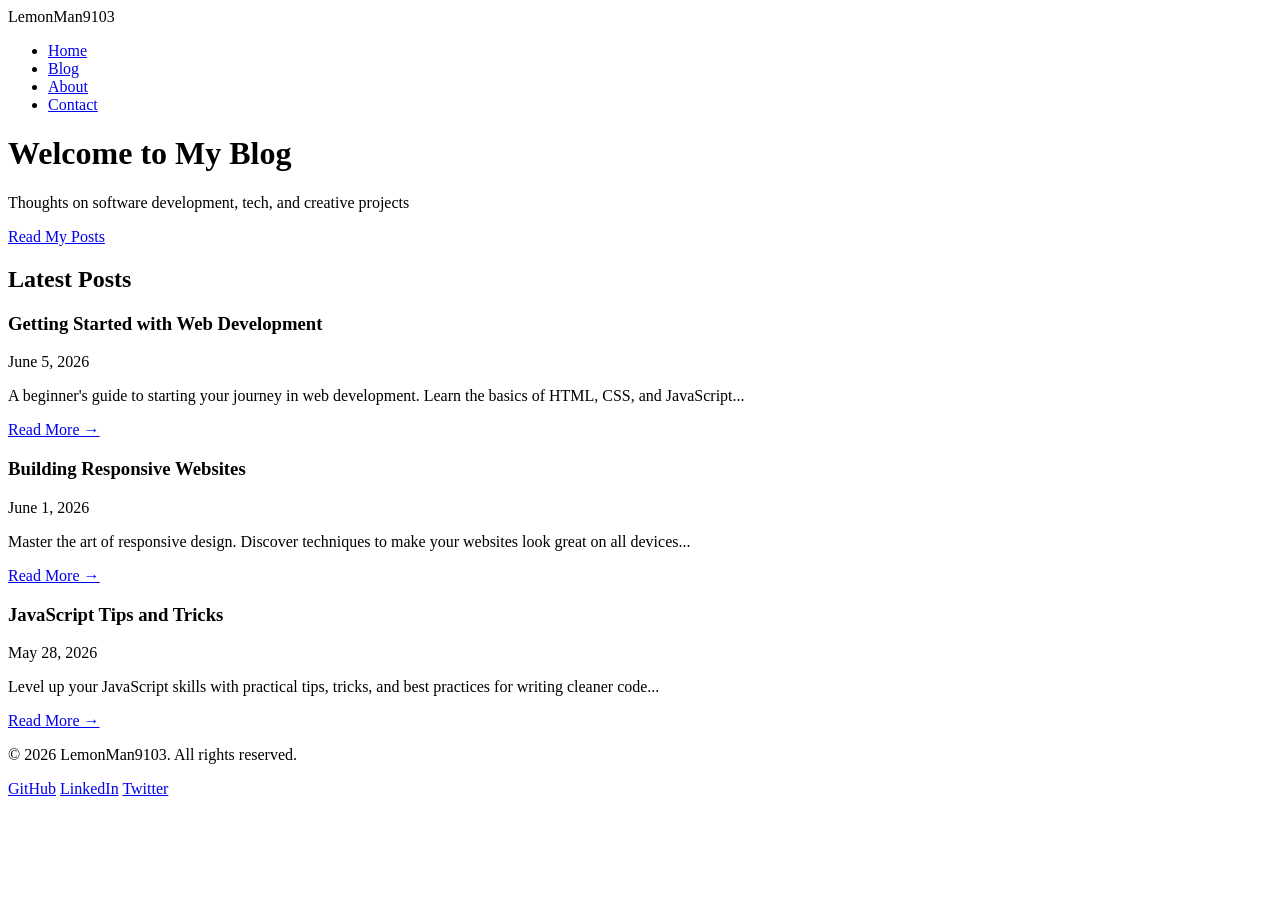
==== index.html @ 801830c3 "Initial commit: Add homepage with hero section and featured posts" ====
<!DOCTYPE html>
<html lang="en">
<head>
    <meta charset="UTF-8">
    <meta name="viewport" content="width=device-width, initial-scale=1.0">
    <title>LemonMan9103 - Personal Blog</title>
    <link rel="stylesheet" href="styles.css">
</head>
<body>
    <!-- Navigation -->
    <nav class="navbar">
        <div class="container">
            <div class="logo">LemonMan9103</div>
            <ul class="nav-links">
                <li><a href="index.html" class="active">Home</a></li>
                <li><a href="blog.html">Blog</a></li>
                <li><a href="about.html">About</a></li>
                <li><a href="contact.html">Contact</a></li>
            </ul>
            <div class="hamburger" id="hamburger">
                <span></span>
                <span></span>
                <span></span>
            </div>
        </div>
    </nav>

    <!-- Hero Section -->
    <header class="hero">
        <div class="container">
            <h1>Welcome to My Blog</h1>
            <p>Thoughts on software development, tech, and creative projects</p>
            <a href="blog.html" class="btn btn-primary">Read My Posts</a>
        </div>
    </header>

    <!-- Featured Posts -->
    <section class="featured-posts">
        <div class="container">
            <h2>Latest Posts</h2>
            <div class="posts-grid">
                <article class="post-card">
                    <div class="post-image" style="background: linear-gradient(135deg, #667eea 0%, #764ba2 100%);"></div>
                    <div class="post-content">
                        <h3>Getting Started with Web Development</h3>
                        <p class="post-date">June 5, 2026</p>
                        <p>A beginner's guide to starting your journey in web development. Learn the basics of HTML, CSS, and JavaScript...</p>
                        <a href="blog.html#post1" class="read-more">Read More →</a>
                    </div>
                </article>

                <article class="post-card">
                    <div class="post-image" style="background: linear-gradient(135deg, #f093fb 0%, #f5576c 100%);"></div>
                    <div class="post-content">
                        <h3>Building Responsive Websites</h3>
                        <p class="post-date">June 1, 2026</p>
                        <p>Master the art of responsive design. Discover techniques to make your websites look great on all devices...</p>
                        <a href="blog.html#post2" class="read-more">Read More →</a>
                    </div>
                </article>

                <article class="post-card">
                    <div class="post-image" style="background: linear-gradient(135deg, #4facfe 0%, #00f2fe 100%);"></div>
                    <div class="post-content">
                        <h3>JavaScript Tips and Tricks</h3>
                        <p class="post-date">May 28, 2026</p>
                        <p>Level up your JavaScript skills with practical tips, tricks, and best practices for writing cleaner code...</p>
                        <a href="blog.html#post3" class="read-more">Read More →</a>
                    </div>
                </article>
            </div>
        </div>
    </section>

    <!-- Footer -->
    <footer class="footer">
        <div class="container">
            <p>&copy; 2026 LemonMan9103. All rights reserved.</p>
            <div class="social-links">
                <a href="#" title="GitHub">GitHub</a>
                <a href="#" title="LinkedIn">LinkedIn</a>
                <a href="#" title="Twitter">Twitter</a>
            </div>
        </div>
    </footer>

    <script src="script.js"></script>
</body>
</html>
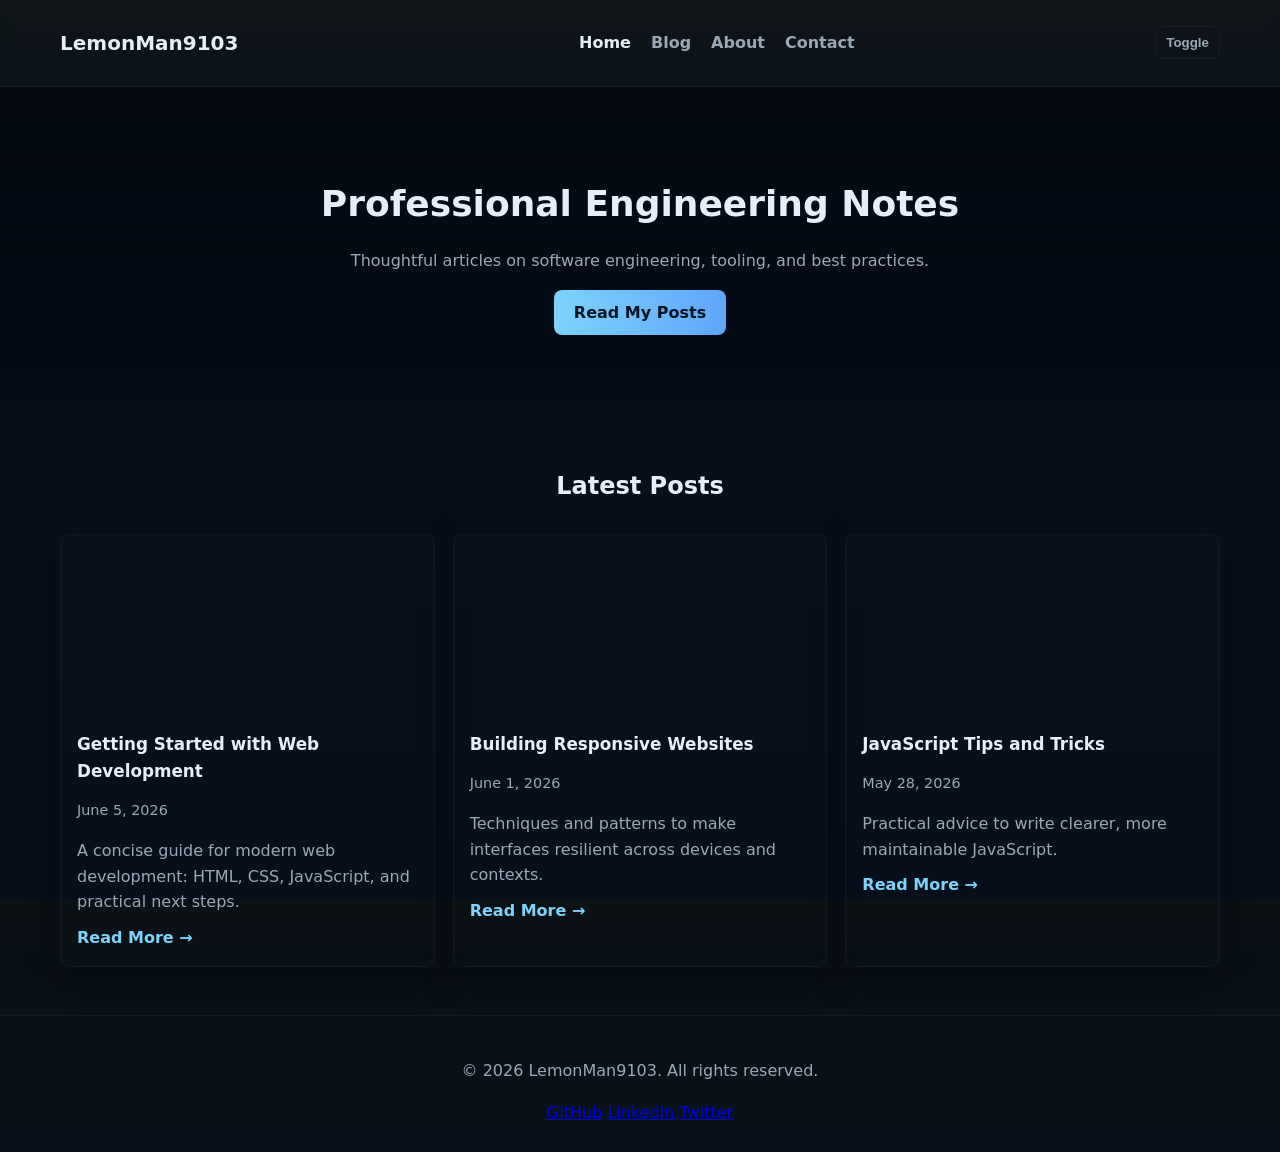
==== commit 88bcf66b: "Add theme toggle + hero and stock images; update index.html to match dark theme" ====
--- a/index.html
+++ b/index.html
@@ -17,19 +17,22 @@
                 <li><a href="about.html">About</a></li>
                 <li><a href="contact.html">Contact</a></li>
             </ul>
-            <div class="hamburger" id="hamburger">
-                <span></span>
-                <span></span>
-                <span></span>
+            <div style="display:flex;gap:8px;align-items:center">
+              <button id="theme-toggle" class="theme-toggle" aria-label="Toggle theme">Toggle</button>
+              <div class="hamburger" id="hamburger">
+                  <span></span>
+                  <span></span>
+                  <span></span>
+              </div>
             </div>
         </div>
     </nav>
 
     <!-- Hero Section -->
-    <header class="hero">
+    <header class="hero" style="background-image:linear-gradient(180deg, rgba(2,6,15,0.65), rgba(2,6,15,0.45)), url('https://images.unsplash.com/photo-1504384308090-c894fdcc538d?auto=format&fit=crop&w=1600&q=60');background-size:cover;background-position:center;">
         <div class="container">
-            <h1>Welcome to My Blog</h1>
-            <p>Thoughts on software development, tech, and creative projects</p>
+            <h1>Professional Engineering Notes</h1>
+            <p>Thoughtful articles on software engineering, tooling, and best practices.</p>
             <a href="blog.html" class="btn btn-primary">Read My Posts</a>
         </div>
     </header>
@@ -40,31 +43,31 @@
             <h2>Latest Posts</h2>
             <div class="posts-grid">
                 <article class="post-card">
-                    <div class="post-image" style="background: linear-gradient(135deg, #667eea 0%, #764ba2 100%);"></div>
+                    <div class="post-image" style="background-image:url('https://images.unsplash.com/photo-1524758631624-e2822e304c36?auto=format&fit=crop&w=1200&q=60');"></div>
                     <div class="post-content">
                         <h3>Getting Started with Web Development</h3>
                         <p class="post-date">June 5, 2026</p>
-                        <p>A beginner's guide to starting your journey in web development. Learn the basics of HTML, CSS, and JavaScript...</p>
+                        <p>A concise guide for modern web development: HTML, CSS, JavaScript, and practical next steps.</p>
                         <a href="blog.html#post1" class="read-more">Read More →</a>
                     </div>
                 </article>
 
                 <article class="post-card">
-                    <div class="post-image" style="background: linear-gradient(135deg, #f093fb 0%, #f5576c 100%);"></div>
+                    <div class="post-image" style="background-image:url('https://images.unsplash.com/photo-1515879218367-8466d910aaa4?auto=format&fit=crop&w=1200&q=60');"></div>
                     <div class="post-content">
                         <h3>Building Responsive Websites</h3>
                         <p class="post-date">June 1, 2026</p>
-                        <p>Master the art of responsive design. Discover techniques to make your websites look great on all devices...</p>
+                        <p>Techniques and patterns to make interfaces resilient across devices and contexts.</p>
                         <a href="blog.html#post2" class="read-more">Read More →</a>
                     </div>
                 </article>
 
                 <article class="post-card">
-                    <div class="post-image" style="background: linear-gradient(135deg, #4facfe 0%, #00f2fe 100%);"></div>
+                    <div class="post-image" style="background-image:url('https://images.unsplash.com/photo-1518779578993-ec3579fee39f?auto=format&fit=crop&w=1200&q=60');"></div>
                     <div class="post-content">
                         <h3>JavaScript Tips and Tricks</h3>
                         <p class="post-date">May 28, 2026</p>
-                        <p>Level up your JavaScript skills with practical tips, tricks, and best practices for writing cleaner code...</p>
+                        <p>Practical advice to write clearer, more maintainable JavaScript.</p>
                         <a href="blog.html#post3" class="read-more">Read More →</a>
                     </div>
                 </article>
@@ -84,6 +87,7 @@
         </div>
     </footer>
 
+    <script src="assets/js/theme.js"></script>
     <script src="script.js"></script>
 </body>
-</html>+</html>
--- a/styles.css
+++ b/styles.css
@@ -0,0 +1,125 @@
+/* ============================================
+   PERSONAL BLOG - DARK PROFESSIONAL THEME
+   Replaces previous light theme with a modern, dark, high-contrast design
+   ============================================ */
+
+:root{
+  --bg:#0b1115; /* page background */
+  --surface:#0f161a; /* card backgrounds */
+  --muted:#9aa8b6; /* secondary text */
+  --text:#e6eef8; /* primary text */
+  --accent:#7dd3fc; /* cyan accent */
+  --accent-2:#60a5fa;
+  --brand:#8b5cf6;
+  --border:rgba(255,255,255,0.04);
+  --shadow: rgba(2,6,15,0.6);
+  --radius:10px;
+  --max-width:1200px;
+  --mono: ui-monospace, SFMono-Regular, Menlo, Monaco, "Roboto Mono", "Segoe UI Mono", monospace;
+  --ui-sans: Inter, ui-sans-serif, system-ui, -apple-system, "Segoe UI", Roboto, "Helvetica Neue", Arial;
+}
+
+*{box-sizing:border-box}
+html,body{height:100%}
+body{
+  margin:0;
+  font-family:var(--ui-sans);
+  background:linear-gradient(180deg,var(--bg),#07101a 300px);
+  color:var(--text);
+  -webkit-font-smoothing:antialiased;
+  -moz-osx-font-smoothing:grayscale;
+  line-height:1.6;
+  font-size:16px;
+  display:flex;
+  flex-direction:column;
+  min-height:100vh;
+}
+
+/* Container */
+.container{max-width:var(--max-width);margin:0 auto;padding:0 20px}
+
+/* NAV */
+.navbar{
+  background:linear-gradient(180deg, rgba(255,255,255,0.02), rgba(255,255,255,0.01));
+  border-bottom:1px solid var(--border);
+  padding:14px 0;
+  position:sticky;top:0;z-index:100;backdrop-filter:blur(6px);
+}
+
+.navbar .container{display:flex;align-items:center;justify-content:space-between;gap:12px}
+.logo{font-size:1.25rem;font-weight:700;color:var(--text)}
+
+.nav-links{display:flex;list-style:none;gap:1.25rem}
+.nav-links a{color:var(--muted);text-decoration:none;font-weight:600}
+.nav-links a:hover,.nav-links a.active{color:var(--text)}
+
+.hamburger{display:none;flex-direction:column;cursor:pointer}
+.hamburger span{width:25px;height:3px;background:var(--muted);margin:4px 0;border-radius:3px}
+
+.theme-toggle{
+  background:transparent;border:1px solid var(--border);color:var(--muted);padding:8px 10px;border-radius:8px;cursor:pointer;font-weight:600
+}
+.theme-toggle:hover{color:var(--text);border-color:rgba(125,211,252,0.18)}
+
+/* HERO */
+.hero{background:linear-gradient(135deg,#071428 0%, #0b1b2a 60%);padding:64px 0;text-align:center}
+.hero h1{font-size:2.25rem;margin-bottom:0.6rem}
+.hero p{color:var(--muted);margin-bottom:1rem}
+.btn{display:inline-block;padding:10px 20px;border-radius:8px;text-decoration:none;border:none;cursor:pointer}
+.btn-primary{background:linear-gradient(90deg,var(--accent),var(--accent-2));color:#021423;font-weight:700}
+.btn-primary:hover{filter:brightness(1.05);transform:translateY(-2px)}
+
+/* Featured posts grid */
+.featured-posts{padding:48px 0}
+.featured-posts h2{color:var(--text);text-align:center;margin-bottom:28px;font-size:1.5rem}
+.posts-grid{display:grid;grid-template-columns:repeat(auto-fit,minmax(280px,1fr));gap:18px}
+.post-card{background:linear-gradient(180deg, rgba(255,255,255,0.01), transparent);border-radius:10px;overflow:hidden;border:1px solid var(--border);box-shadow:0 8px 30px var(--shadow);transition:transform .18s ease,box-shadow .18s ease}
+.post-card:hover{transform:translateY(-8px)}
+.post-image{height:180px;background-size:cover;background-position:center}
+.post-content{padding:16px}
+.post-content h3{margin:0 0 6px 0;font-size:1.05rem}
+.post-date{color:var(--muted);font-size:0.9rem;margin-bottom:8px}
+.post-content p{color:var(--muted);margin-bottom:10px}
+.read-more{color:var(--accent);text-decoration:none;font-weight:700}
+.read-more:hover{text-decoration:underline}
+
+/* BLOG / POSTS */
+.blog-section{padding:48px 0}
+.blog-post{margin-bottom:2rem;padding:20px;background:linear-gradient(180deg, rgba(255,255,255,0.01), rgba(255,255,255,0.007));border-radius:8px;border:1px solid var(--border)}
+.post-header h2{color:var(--text);margin-bottom:8px}
+.post-body p{color:var(--muted);margin-bottom:1rem}
+.post-body h3{color:var(--text);margin:18px 0 8px}
+.post-body pre{background:#071022;color:#bfe9ff;padding:14px;border-radius:8px;overflow:auto;border:1px solid rgba(255,255,255,0.03)}
+.post-body code{font-family:var(--mono);font-size:0.95rem;color:#cbeafe}
+
+/* ABOUT / SKILLS */
+.about-section{padding:48px 0}
+.about-content h2{color:var(--text)}
+.skill-category{background:linear-gradient(180deg, rgba(255,255,255,0.01), transparent);padding:14px;border-radius:8px;border-left:3px solid var(--accent)}
+.skill-category h4{color:var(--text)}
+.skill-category li{color:var(--muted)}
+
+/* CONTACT */
+.contact-section{padding:48px 0;flex:1}
+.contact-form-wrapper{background:linear-gradient(180deg, rgba(255,255,255,0.01), transparent);padding:18px;border-radius:8px;border:1px solid var(--border)}
+.form-group label{color:var(--text)}
+.form-group input,.form-group textarea{background:transparent;border:1px solid rgba(255,255,255,0.03);color:var(--text);padding:10px;border-radius:6px}
+.form-group input:focus,.form-group textarea:focus{outline:none;box-shadow:0 6px 18px rgba(8,20,28,0.6)}
+
+/* FOOTER */
+.footer{background:transparent;border-top:1px solid var(--border);color:var(--muted);text-align:center;padding:26px 0;margin-top:auto}
+
+/* Utility */
+.card{padding:16px;border-radius:8px;background:linear-gradient(180deg, rgba(255,255,255,0.01), transparent);border:1px solid var(--border)}
+
+/* Responsive tweaks */
+@media (max-width:980px){
+  .posts-grid{grid-template-columns:1fr}
+  .hamburger{display:flex}
+  .nav-links{display:none}
+}
+
+@media (max-width:480px){
+  .hero h1{font-size:1.5rem}
+  .hero p{font-size:0.95rem}
+}
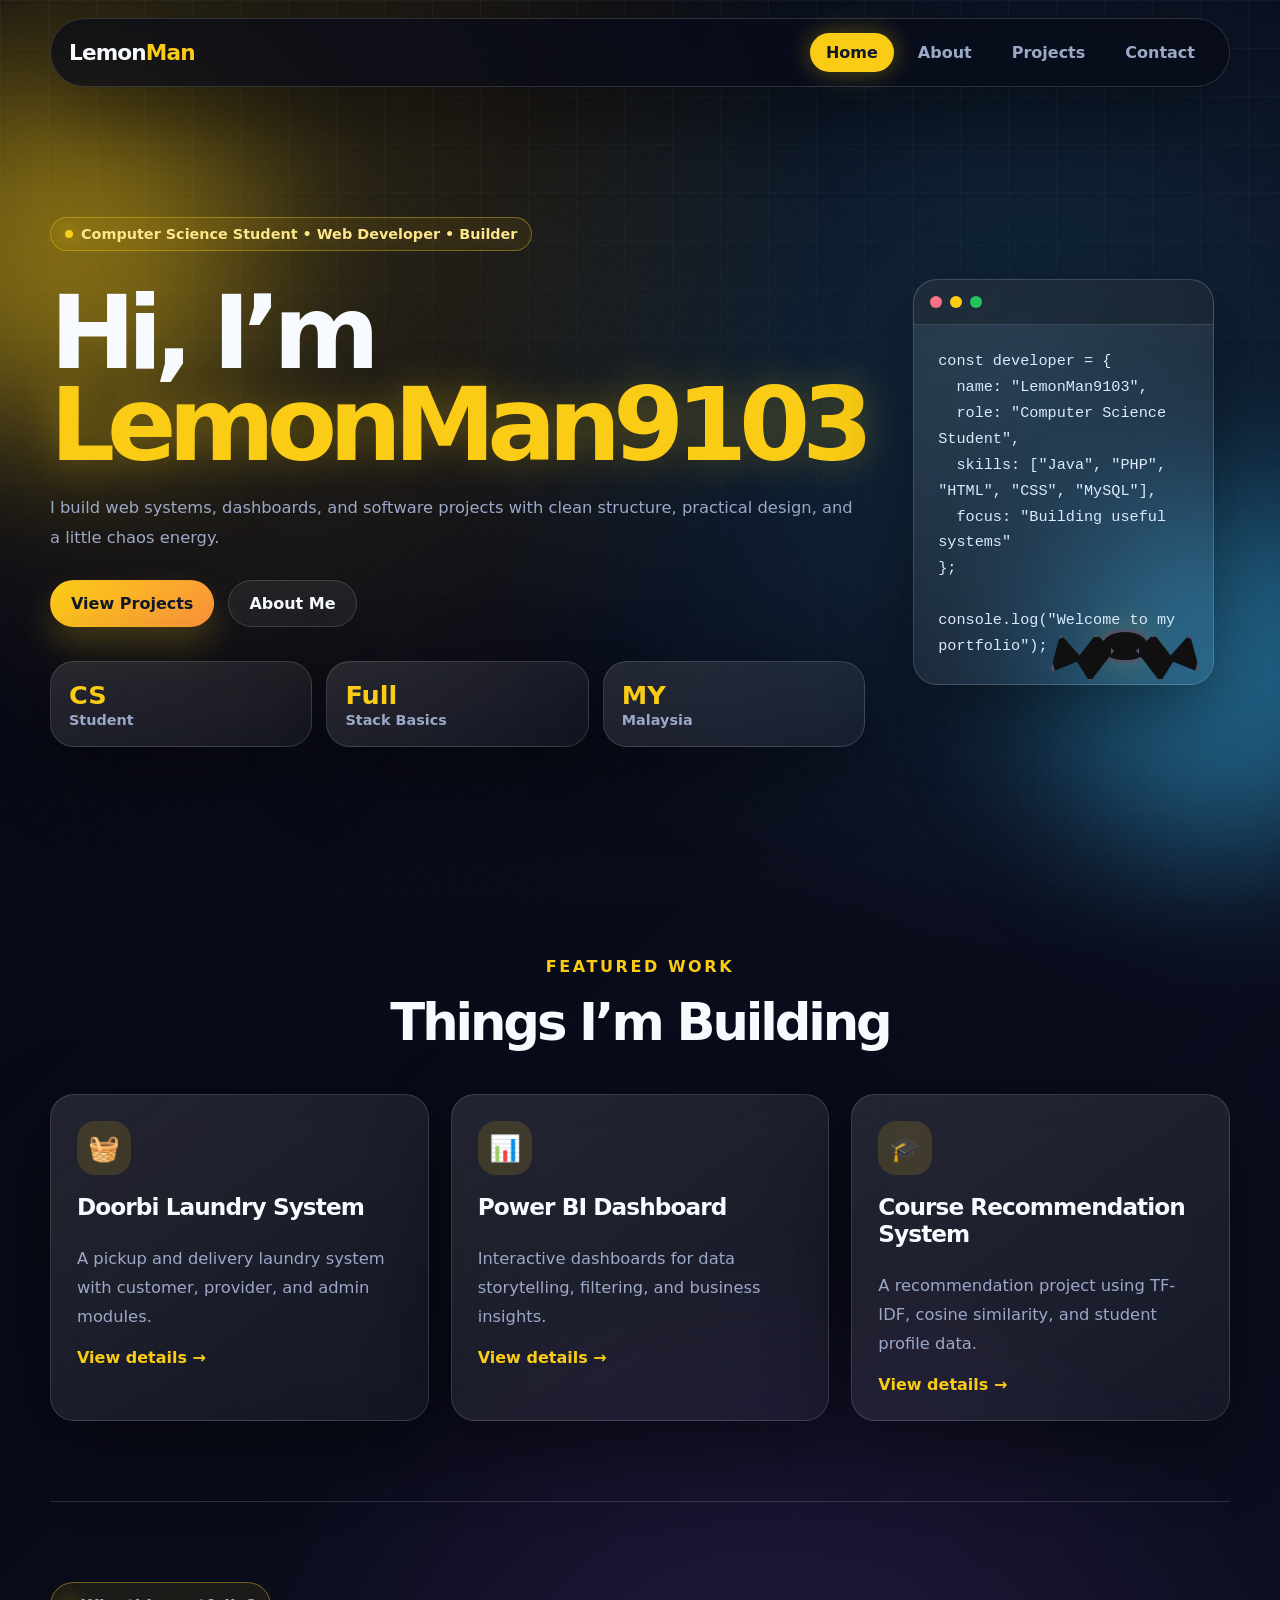
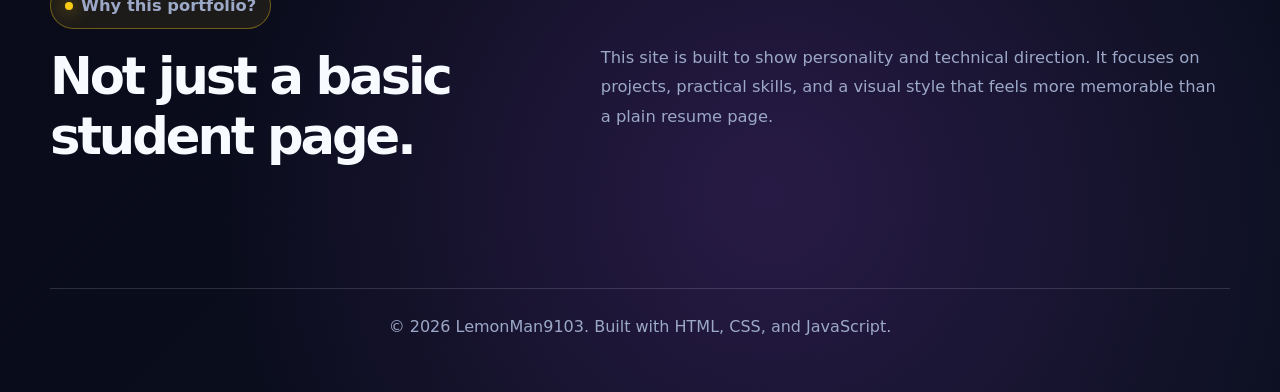
==== commit 67935caf: "Update portfolio pages and styling" ====
--- a/index.html
+++ b/index.html
@@ -1,93 +1,132 @@
 <!DOCTYPE html>
 <html lang="en">
+
 <head>
-    <meta charset="UTF-8">
-    <meta name="viewport" content="width=device-width, initial-scale=1.0">
-    <title>LemonMan9103 - Personal Blog</title>
-    <link rel="stylesheet" href="styles.css">
+  <meta charset="UTF-8" />
+  <meta name="viewport" content="width=device-width, initial-scale=1.0" />
+  <title>LemonMan9103 | Portfolio</title>
+  <link rel="stylesheet" href="styles.css" />
 </head>
+
 <body>
-    <!-- Navigation -->
-    <nav class="navbar">
-        <div class="container">
-            <div class="logo">LemonMan9103</div>
-            <ul class="nav-links">
-                <li><a href="index.html" class="active">Home</a></li>
-                <li><a href="blog.html">Blog</a></li>
-                <li><a href="about.html">About</a></li>
-                <li><a href="contact.html">Contact</a></li>
-            </ul>
-            <div style="display:flex;gap:8px;align-items:center">
-              <button id="theme-toggle" class="theme-toggle" aria-label="Toggle theme">Toggle</button>
-              <div class="hamburger" id="hamburger">
-                  <span></span>
-                  <span></span>
-                  <span></span>
-              </div>
-            </div>
+  <div class="noise"></div>
+  <div class="bg-orb orb-one"></div>
+  <div class="bg-orb orb-two"></div>
+
+  <header class="navbar">
+    <a href="index.html" class="logo">Lemon<span>Man</span></a>
+
+    <button class="menu-btn" id="menuBtn">☰</button>
+
+    <nav class="nav-links" id="navLinks">
+      <a href="index.html" class="active">Home</a>
+      <a href="about.html">About</a>
+      <a href="blog.html">Projects</a>
+      <a href="contact.html">Contact</a>
+    </nav>
+  </header>
+
+  <main>
+    <section class="hero">
+      <div class="hero-content">
+        <p class="tag">Computer Science Student • Web Developer • Builder</p>
+        <h1>Hi, I’m <span>LemonMan9103</span></h1>
+        <p class="hero-text">
+          I build web systems, dashboards, and software projects with clean structure,
+          practical design, and a little chaos energy.
+        </p>
+
+        <div class="hero-actions">
+          <a href="blog.html" class="btn primary">View Projects</a>
+          <a href="about.html" class="btn ghost">About Me</a>
         </div>
-    </nav>
 
-    <!-- Hero Section -->
-    <header class="hero" style="background-image:linear-gradient(180deg, rgba(2,6,15,0.65), rgba(2,6,15,0.45)), url('https://images.unsplash.com/photo-1504384308090-c894fdcc538d?auto=format&fit=crop&w=1600&q=60');background-size:cover;background-position:center;">
-        <div class="container">
-            <h1>Professional Engineering Notes</h1>
-            <p>Thoughtful articles on software engineering, tooling, and best practices.</p>
-            <a href="blog.html" class="btn btn-primary">Read My Posts</a>
+        <div class="stats">
+          <div>
+            <h3>CS</h3>
+            <p>Student</p>
+          </div>
+          <div>
+            <h3>Full</h3>
+            <p>Stack Basics</p>
+          </div>
+          <div>
+            <h3>MY</h3>
+            <p>Malaysia</p>
+          </div>
         </div>
-    </header>
+      </div>
 
-    <!-- Featured Posts -->
-    <section class="featured-posts">
-        <div class="container">
-            <h2>Latest Posts</h2>
-            <div class="posts-grid">
-                <article class="post-card">
-                    <div class="post-image" style="background-image:url('https://images.unsplash.com/photo-1524758631624-e2822e304c36?auto=format&fit=crop&w=1200&q=60');"></div>
-                    <div class="post-content">
-                        <h3>Getting Started with Web Development</h3>
-                        <p class="post-date">June 5, 2026</p>
-                        <p>A concise guide for modern web development: HTML, CSS, JavaScript, and practical next steps.</p>
-                        <a href="blog.html#post1" class="read-more">Read More →</a>
-                    </div>
-                </article>
+      <div class="hero-visual">
+        <div class="terminal-card">
+          <div class="terminal-top">
+            <span></span>
+            <span></span>
+            <span></span>
+          </div>
+          <pre><code>const developer = {
+  name: "LemonMan9103",
+  role: "Computer Science Student",
+  skills: ["Java", "PHP", "HTML", "CSS", "MySQL"],
+  focus: "Building useful systems"
+};
 
-                <article class="post-card">
-                    <div class="post-image" style="background-image:url('https://images.unsplash.com/photo-1515879218367-8466d910aaa4?auto=format&fit=crop&w=1200&q=60');"></div>
-                    <div class="post-content">
-                        <h3>Building Responsive Websites</h3>
-                        <p class="post-date">June 1, 2026</p>
-                        <p>Techniques and patterns to make interfaces resilient across devices and contexts.</p>
-                        <a href="blog.html#post2" class="read-more">Read More →</a>
-                    </div>
-                </article>
+console.log("Welcome to my portfolio");</code></pre>
+        </div>
 
-                <article class="post-card">
-                    <div class="post-image" style="background-image:url('https://images.unsplash.com/photo-1518779578993-ec3579fee39f?auto=format&fit=crop&w=1200&q=60');"></div>
-                    <div class="post-content">
-                        <h3>JavaScript Tips and Tricks</h3>
-                        <p class="post-date">May 28, 2026</p>
-                        <p>Practical advice to write clearer, more maintainable JavaScript.</p>
-                        <a href="blog.html#post3" class="read-more">Read More →</a>
-                    </div>
-                </article>
-            </div>
+        <div class="bat-wrap">
+          <div class="bat"></div>
         </div>
+      </div>
     </section>
 
-    <!-- Footer -->
-    <footer class="footer">
-        <div class="container">
-            <p>&copy; 2026 LemonMan9103. All rights reserved.</p>
-            <div class="social-links">
-                <a href="#" title="GitHub">GitHub</a>
-                <a href="#" title="LinkedIn">LinkedIn</a>
-                <a href="#" title="Twitter">Twitter</a>
-            </div>
-        </div>
-    </footer>
+    <section class="section">
+      <div class="section-title">
+        <p>Featured Work</p>
+        <h2>Things I’m Building</h2>
+      </div>
 
-    <script src="assets/js/theme.js"></script>
-    <script src="script.js"></script>
+      <div class="cards">
+        <article class="card">
+          <div class="card-icon">🧺</div>
+          <h3>Doorbi Laundry System</h3>
+          <p>A pickup and delivery laundry system with customer, provider, and admin modules.</p>
+          <a href="blog.html">View details →</a>
+        </article>
+
+        <article class="card">
+          <div class="card-icon">📊</div>
+          <h3>Power BI Dashboard</h3>
+          <p>Interactive dashboards for data storytelling, filtering, and business insights.</p>
+          <a href="blog.html">View details →</a>
+        </article>
+
+        <article class="card">
+          <div class="card-icon">🎓</div>
+          <h3>Course Recommendation System</h3>
+          <p>A recommendation project using TF-IDF, cosine similarity, and student profile data.</p>
+          <a href="blog.html">View details →</a>
+        </article>
+      </div>
+    </section>
+
+    <section class="section split">
+      <div>
+        <p class="tag">Why this portfolio?</p>
+        <h2>Not just a basic student page.</h2>
+      </div>
+      <p>
+        This site is built to show personality and technical direction. It focuses on projects,
+        practical skills, and a visual style that feels more memorable than a plain resume page.
+      </p>
+    </section>
+  </main>
+
+  <footer class="footer">
+    <p>© 2026 LemonMan9103. Built with HTML, CSS, and JavaScript.</p>
+  </footer>
+
+  <script src="script.js"></script>
 </body>
-</html>
+
+</html>
--- a/styles.css
+++ b/styles.css
@@ -1,125 +1,789 @@
-/* ============================================
-   PERSONAL BLOG - DARK PROFESSIONAL THEME
-   Replaces previous light theme with a modern, dark, high-contrast design
-   ============================================ */
-
-:root{
-  --bg:#0b1115; /* page background */
-  --surface:#0f161a; /* card backgrounds */
-  --muted:#9aa8b6; /* secondary text */
-  --text:#e6eef8; /* primary text */
-  --accent:#7dd3fc; /* cyan accent */
-  --accent-2:#60a5fa;
-  --brand:#8b5cf6;
-  --border:rgba(255,255,255,0.04);
-  --shadow: rgba(2,6,15,0.6);
-  --radius:10px;
-  --max-width:1200px;
-  --mono: ui-monospace, SFMono-Regular, Menlo, Monaco, "Roboto Mono", "Segoe UI Mono", monospace;
-  --ui-sans: Inter, ui-sans-serif, system-ui, -apple-system, "Segoe UI", Roboto, "Helvetica Neue", Arial;
-}
-
-*{box-sizing:border-box}
-html,body{height:100%}
-body{
-  margin:0;
-  font-family:var(--ui-sans);
-  background:linear-gradient(180deg,var(--bg),#07101a 300px);
-  color:var(--text);
-  -webkit-font-smoothing:antialiased;
-  -moz-osx-font-smoothing:grayscale;
-  line-height:1.6;
-  font-size:16px;
-  display:flex;
-  flex-direction:column;
-  min-height:100vh;
-}
-
-/* Container */
-.container{max-width:var(--max-width);margin:0 auto;padding:0 20px}
-
-/* NAV */
-.navbar{
-  background:linear-gradient(180deg, rgba(255,255,255,0.02), rgba(255,255,255,0.01));
-  border-bottom:1px solid var(--border);
-  padding:14px 0;
-  position:sticky;top:0;z-index:100;backdrop-filter:blur(6px);
-}
-
-.navbar .container{display:flex;align-items:center;justify-content:space-between;gap:12px}
-.logo{font-size:1.25rem;font-weight:700;color:var(--text)}
-
-.nav-links{display:flex;list-style:none;gap:1.25rem}
-.nav-links a{color:var(--muted);text-decoration:none;font-weight:600}
-.nav-links a:hover,.nav-links a.active{color:var(--text)}
-
-.hamburger{display:none;flex-direction:column;cursor:pointer}
-.hamburger span{width:25px;height:3px;background:var(--muted);margin:4px 0;border-radius:3px}
-
-.theme-toggle{
-  background:transparent;border:1px solid var(--border);color:var(--muted);padding:8px 10px;border-radius:8px;cursor:pointer;font-weight:600
-}
-.theme-toggle:hover{color:var(--text);border-color:rgba(125,211,252,0.18)}
-
-/* HERO */
-.hero{background:linear-gradient(135deg,#071428 0%, #0b1b2a 60%);padding:64px 0;text-align:center}
-.hero h1{font-size:2.25rem;margin-bottom:0.6rem}
-.hero p{color:var(--muted);margin-bottom:1rem}
-.btn{display:inline-block;padding:10px 20px;border-radius:8px;text-decoration:none;border:none;cursor:pointer}
-.btn-primary{background:linear-gradient(90deg,var(--accent),var(--accent-2));color:#021423;font-weight:700}
-.btn-primary:hover{filter:brightness(1.05);transform:translateY(-2px)}
-
-/* Featured posts grid */
-.featured-posts{padding:48px 0}
-.featured-posts h2{color:var(--text);text-align:center;margin-bottom:28px;font-size:1.5rem}
-.posts-grid{display:grid;grid-template-columns:repeat(auto-fit,minmax(280px,1fr));gap:18px}
-.post-card{background:linear-gradient(180deg, rgba(255,255,255,0.01), transparent);border-radius:10px;overflow:hidden;border:1px solid var(--border);box-shadow:0 8px 30px var(--shadow);transition:transform .18s ease,box-shadow .18s ease}
-.post-card:hover{transform:translateY(-8px)}
-.post-image{height:180px;background-size:cover;background-position:center}
-.post-content{padding:16px}
-.post-content h3{margin:0 0 6px 0;font-size:1.05rem}
-.post-date{color:var(--muted);font-size:0.9rem;margin-bottom:8px}
-.post-content p{color:var(--muted);margin-bottom:10px}
-.read-more{color:var(--accent);text-decoration:none;font-weight:700}
-.read-more:hover{text-decoration:underline}
-
-/* BLOG / POSTS */
-.blog-section{padding:48px 0}
-.blog-post{margin-bottom:2rem;padding:20px;background:linear-gradient(180deg, rgba(255,255,255,0.01), rgba(255,255,255,0.007));border-radius:8px;border:1px solid var(--border)}
-.post-header h2{color:var(--text);margin-bottom:8px}
-.post-body p{color:var(--muted);margin-bottom:1rem}
-.post-body h3{color:var(--text);margin:18px 0 8px}
-.post-body pre{background:#071022;color:#bfe9ff;padding:14px;border-radius:8px;overflow:auto;border:1px solid rgba(255,255,255,0.03)}
-.post-body code{font-family:var(--mono);font-size:0.95rem;color:#cbeafe}
-
-/* ABOUT / SKILLS */
-.about-section{padding:48px 0}
-.about-content h2{color:var(--text)}
-.skill-category{background:linear-gradient(180deg, rgba(255,255,255,0.01), transparent);padding:14px;border-radius:8px;border-left:3px solid var(--accent)}
-.skill-category h4{color:var(--text)}
-.skill-category li{color:var(--muted)}
-
-/* CONTACT */
-.contact-section{padding:48px 0;flex:1}
-.contact-form-wrapper{background:linear-gradient(180deg, rgba(255,255,255,0.01), transparent);padding:18px;border-radius:8px;border:1px solid var(--border)}
-.form-group label{color:var(--text)}
-.form-group input,.form-group textarea{background:transparent;border:1px solid rgba(255,255,255,0.03);color:var(--text);padding:10px;border-radius:6px}
-.form-group input:focus,.form-group textarea:focus{outline:none;box-shadow:0 6px 18px rgba(8,20,28,0.6)}
-
-/* FOOTER */
-.footer{background:transparent;border-top:1px solid var(--border);color:var(--muted);text-align:center;padding:26px 0;margin-top:auto}
-
-/* Utility */
-.card{padding:16px;border-radius:8px;background:linear-gradient(180deg, rgba(255,255,255,0.01), transparent);border:1px solid var(--border)}
-
-/* Responsive tweaks */
-@media (max-width:980px){
-  .posts-grid{grid-template-columns:1fr}
-  .hamburger{display:flex}
-  .nav-links{display:none}
-}
-
-@media (max-width:480px){
-  .hero h1{font-size:1.5rem}
-  .hero p{font-size:0.95rem}
-}
+:root {
+  --bg: #060712;
+  --bg-2: #0d1022;
+  --card: rgba(255, 255, 255, 0.075);
+  --card-2: rgba(255, 255, 255, 0.12);
+  --text: #f7fbff;
+  --muted: #9ca8c7;
+  --line: rgba(255, 255, 255, 0.14);
+  --accent: #facc15;
+  --accent-2: #38bdf8;
+  --accent-3: #a855f7;
+  --danger: #fb7185;
+  --shadow: 0 24px 80px rgba(0, 0, 0, 0.45);
+  --radius: 24px;
+  --max: 1180px;
+}
+
+* {
+  box-sizing: border-box;
+}
+
+html {
+  scroll-behavior: smooth;
+}
+
+body {
+  margin: 0;
+  font-family: Inter, ui-sans-serif, system-ui, -apple-system, BlinkMacSystemFont, "Segoe UI", Arial, sans-serif;
+  background:
+    radial-gradient(circle at 20% 10%, rgba(250, 204, 21, 0.16), transparent 28%),
+    radial-gradient(circle at 80% 20%, rgba(56, 189, 248, 0.18), transparent 30%),
+    radial-gradient(circle at 60% 90%, rgba(168, 85, 247, 0.18), transparent 28%),
+    linear-gradient(135deg, var(--bg), var(--bg-2));
+  color: var(--text);
+  min-height: 100vh;
+  overflow-x: hidden;
+}
+
+body::before {
+  content: "";
+  position: fixed;
+  inset: 0;
+  background-image:
+    linear-gradient(rgba(255, 255, 255, 0.035) 1px, transparent 1px),
+    linear-gradient(90deg, rgba(255, 255, 255, 0.035) 1px, transparent 1px);
+  background-size: 48px 48px;
+  mask-image: linear-gradient(to bottom, black, transparent 78%);
+  pointer-events: none;
+  z-index: -3;
+}
+
+.noise {
+  position: fixed;
+  inset: 0;
+  background-image: url("data:image/svg+xml,%3Csvg viewBox='0 0 220 220' xmlns='http://www.w3.org/2000/svg'%3E%3Cfilter id='n'%3E%3CfeTurbulence type='fractalNoise' baseFrequency='0.8' numOctaves='3' stitchTiles='stitch'/%3E%3C/filter%3E%3Crect width='220' height='220' filter='url(%23n)' opacity='0.25'/%3E%3C/svg%3E");
+  opacity: 0.07;
+  pointer-events: none;
+  z-index: -1;
+}
+
+.bg-orb {
+  position: fixed;
+  width: 360px;
+  height: 360px;
+  border-radius: 999px;
+  filter: blur(80px);
+  opacity: 0.45;
+  pointer-events: none;
+  z-index: -2;
+  animation: floatOrb 10s ease-in-out infinite alternate;
+}
+
+.orb-one {
+  background: var(--accent);
+  top: 8%;
+  left: -120px;
+}
+
+.orb-two {
+  background: var(--accent-2);
+  right: -130px;
+  bottom: 5%;
+  animation-delay: -3s;
+}
+
+@keyframes floatOrb {
+  from {
+    transform: translate3d(0, 0, 0) scale(1);
+  }
+
+  to {
+    transform: translate3d(40px, -30px, 0) scale(1.12);
+  }
+}
+
+a {
+  color: inherit;
+}
+
+.navbar {
+  width: min(var(--max), calc(100% - 32px));
+  margin: 18px auto 0;
+  padding: 14px 18px;
+  display: flex;
+  align-items: center;
+  justify-content: space-between;
+  border: 1px solid var(--line);
+  border-radius: 999px;
+  background: rgba(8, 10, 24, 0.72);
+  backdrop-filter: blur(18px);
+  position: sticky;
+  top: 16px;
+  z-index: 100;
+  box-shadow: var(--shadow);
+}
+
+.logo {
+  font-weight: 900;
+  letter-spacing: -0.04em;
+  font-size: 1.35rem;
+  text-decoration: none;
+}
+
+.logo span {
+  color: var(--accent);
+}
+
+.nav-links {
+  display: flex;
+  align-items: center;
+  gap: 8px;
+}
+
+.nav-links a {
+  text-decoration: none;
+  color: var(--muted);
+  font-weight: 700;
+  padding: 10px 16px;
+  border-radius: 999px;
+  transition: 0.2s ease;
+}
+
+.nav-links a:hover,
+.nav-links a.active {
+  color: #111827;
+  background: var(--accent);
+  box-shadow: 0 0 25px rgba(250, 204, 21, 0.35);
+}
+
+.menu-btn {
+  display: none;
+  border: 1px solid var(--line);
+  background: var(--card);
+  color: var(--text);
+  border-radius: 12px;
+  padding: 8px 12px;
+  font-size: 1.2rem;
+  cursor: pointer;
+}
+
+main {
+  width: min(var(--max), calc(100% - 32px));
+  margin: 0 auto;
+}
+
+.hero {
+  min-height: calc(100vh - 110px);
+  display: grid;
+  grid-template-columns: 1.05fr 0.95fr;
+  align-items: center;
+  gap: 48px;
+  padding: 70px 0;
+}
+
+.tag {
+  display: inline-flex;
+  align-items: center;
+  width: fit-content;
+  gap: 8px;
+  padding: 8px 14px;
+  border: 1px solid rgba(250, 204, 21, 0.38);
+  border-radius: 999px;
+  background: rgba(250, 204, 21, 0.08);
+  color: #fde68a;
+  font-weight: 800;
+  font-size: 0.9rem;
+}
+
+.tag::before {
+  content: "";
+  width: 8px;
+  height: 8px;
+  border-radius: 999px;
+  background: var(--accent);
+  box-shadow: 0 0 18px var(--accent);
+}
+
+h1,
+h2,
+h3,
+p {
+  margin-top: 0;
+}
+
+.hero h1,
+.page-hero h1 {
+  font-size: clamp(3rem, 8vw, 6.8rem);
+  line-height: 0.9;
+  letter-spacing: -0.08em;
+  margin: 22px 0;
+}
+
+.hero h1 span,
+.page-hero h1 span {
+  color: var(--accent);
+  text-shadow: 0 0 38px rgba(250, 204, 21, 0.3);
+}
+
+.hero-text,
+.page-hero p,
+.split p,
+.card p,
+.project-card p,
+.about-main p,
+.profile-card p,
+.contact-side p {
+  color: var(--muted);
+  line-height: 1.8;
+  font-size: 1.02rem;
+}
+
+.hero-actions {
+  display: flex;
+  flex-wrap: wrap;
+  gap: 14px;
+  margin: 28px 0;
+}
+
+.btn {
+  display: inline-flex;
+  justify-content: center;
+  align-items: center;
+  padding: 13px 20px;
+  border-radius: 999px;
+  text-decoration: none;
+  border: 1px solid var(--line);
+  font-weight: 900;
+  transition: 0.2s ease;
+  cursor: pointer;
+}
+
+.btn.primary {
+  background: linear-gradient(135deg, var(--accent), #fb923c);
+  color: #111827;
+  border-color: transparent;
+  box-shadow: 0 18px 35px rgba(250, 204, 21, 0.22);
+}
+
+.btn.ghost {
+  background: rgba(255, 255, 255, 0.06);
+  color: var(--text);
+}
+
+.btn:hover {
+  transform: translateY(-3px);
+}
+
+.btn.full {
+  width: 100%;
+  margin-top: 22px;
+}
+
+.stats {
+  display: grid;
+  grid-template-columns: repeat(3, 1fr);
+  gap: 14px;
+  margin-top: 34px;
+}
+
+.stats div,
+.card,
+.project-card,
+.profile-card,
+.terminal-card {
+  background: linear-gradient(145deg, rgba(255, 255, 255, 0.11), rgba(255, 255, 255, 0.045));
+  border: 1px solid var(--line);
+  border-radius: var(--radius);
+  box-shadow: var(--shadow);
+  backdrop-filter: blur(18px);
+}
+
+.stats div {
+  padding: 18px;
+}
+
+.stats h3 {
+  color: var(--accent);
+  font-size: 1.6rem;
+  margin-bottom: 2px;
+}
+
+.stats p {
+  color: var(--muted);
+  margin: 0;
+  font-weight: 700;
+  font-size: 0.9rem;
+}
+
+.hero-visual {
+  position: relative;
+  min-height: 500px;
+  display: grid;
+  place-items: center;
+}
+
+.terminal-card {
+  width: 100%;
+  max-width: 560px;
+  overflow: hidden;
+  transform: rotate(2deg);
+  animation: cardFloat 4s ease-in-out infinite alternate;
+}
+
+@keyframes cardFloat {
+  from {
+    transform: rotate(2deg) translateY(0);
+  }
+
+  to {
+    transform: rotate(-1deg) translateY(-16px);
+  }
+}
+
+.terminal-top {
+  display: flex;
+  gap: 8px;
+  padding: 16px;
+  border-bottom: 1px solid var(--line);
+  background: rgba(0, 0, 0, 0.25);
+}
+
+.terminal-top span {
+  width: 12px;
+  height: 12px;
+  border-radius: 999px;
+}
+
+.terminal-top span:nth-child(1) {
+  background: #fb7185;
+}
+
+.terminal-top span:nth-child(2) {
+  background: #facc15;
+}
+
+.terminal-top span:nth-child(3) {
+  background: #22c55e;
+}
+
+pre {
+  margin: 0;
+  padding: 24px;
+  white-space: pre-wrap;
+  color: #dbeafe;
+  font-family: "Fira Code", Consolas, monospace;
+  line-height: 1.7;
+  font-size: 0.95rem;
+}
+
+.bat-wrap {
+  position: absolute;
+  right: 8%;
+  bottom: 8%;
+  width: 130px;
+  height: 90px;
+  animation: batFly 2.4s ease-in-out infinite alternate;
+}
+
+@keyframes batFly {
+  from {
+    transform: translateY(0) rotate(-8deg);
+  }
+
+  to {
+    transform: translateY(-24px) rotate(8deg);
+  }
+}
+
+.bat {
+  position: relative;
+  width: 46px;
+  height: 28px;
+  margin: 30px auto;
+  background: #101010;
+  border-radius: 50% 50% 45% 45%;
+  box-shadow: 0 0 0 3px #52536b, 0 0 35px rgba(250, 204, 21, 0.3);
+}
+
+.bat::before,
+.bat::after {
+  content: "";
+  position: absolute;
+  top: 2px;
+  width: 58px;
+  height: 42px;
+  background: #101010;
+  border: 3px solid #52536b;
+  animation: flap 0.42s steps(2) infinite;
+}
+
+.bat::before {
+  right: 34px;
+  clip-path: polygon(100% 35%, 72% 0, 46% 45%, 16% 0, 0 80%, 42% 58%, 62% 100%);
+  border-radius: 16px 0 0 20px;
+  transform-origin: right center;
+}
+
+.bat::after {
+  left: 34px;
+  clip-path: polygon(0 35%, 28% 0, 54% 45%, 84% 0, 100% 80%, 58% 58%, 38% 100%);
+  border-radius: 0 16px 20px 0;
+  transform-origin: left center;
+}
+
+@keyframes flap {
+  0% {
+    transform: rotate(0deg) scaleY(1);
+  }
+
+  100% {
+    transform: rotate(6deg) scaleY(0.78);
+  }
+}
+
+.section {
+  padding: 80px 0;
+}
+
+.section-title {
+  text-align: center;
+  margin-bottom: 34px;
+}
+
+.section-title p {
+  color: var(--accent);
+  font-weight: 900;
+  text-transform: uppercase;
+  letter-spacing: 0.16em;
+}
+
+.section-title h2,
+.split h2,
+.about-main h2,
+.contact-side h2 {
+  font-size: clamp(2rem, 4vw, 3.5rem);
+  letter-spacing: -0.06em;
+}
+
+.cards,
+.project-grid {
+  display: grid;
+  grid-template-columns: repeat(3, 1fr);
+  gap: 22px;
+}
+
+.card,
+.project-card {
+  padding: 26px;
+  transition: 0.25s ease;
+  position: relative;
+  overflow: hidden;
+}
+
+.card::before,
+.project-card::before,
+.profile-card::before {
+  content: "";
+  position: absolute;
+  inset: 0;
+  background: linear-gradient(135deg, rgba(250, 204, 21, 0.14), transparent 42%);
+  opacity: 0;
+  transition: 0.25s ease;
+}
+
+.card:hover,
+.project-card:hover {
+  transform: translateY(-8px);
+  border-color: rgba(250, 204, 21, 0.45);
+}
+
+.card:hover::before,
+.project-card:hover::before,
+.profile-card:hover::before {
+  opacity: 1;
+}
+
+.card>*,
+.project-card>*,
+.profile-card>* {
+  position: relative;
+  z-index: 1;
+}
+
+.card-icon {
+  width: 54px;
+  height: 54px;
+  display: grid;
+  place-items: center;
+  border-radius: 18px;
+  background: rgba(250, 204, 21, 0.14);
+  font-size: 1.6rem;
+  margin-bottom: 18px;
+}
+
+.card h3,
+.project-card h2 {
+  font-size: 1.45rem;
+  letter-spacing: -0.04em;
+}
+
+.card a,
+.project-card a,
+.contact-side a {
+  color: var(--accent);
+  font-weight: 900;
+  text-decoration: none;
+}
+
+.split {
+  display: grid;
+  grid-template-columns: 0.9fr 1.1fr;
+  gap: 36px;
+  align-items: center;
+  border-top: 1px solid var(--line);
+}
+
+.page-hero {
+  padding: 90px 0 50px;
+  max-width: 900px;
+}
+
+.about-layout,
+.contact-layout {
+  display: grid;
+  grid-template-columns: 1fr 360px;
+  gap: 26px;
+  padding-bottom: 80px;
+}
+
+.big-card {
+  padding: 34px;
+}
+
+.timeline {
+  display: grid;
+  gap: 20px;
+  margin-top: 24px;
+}
+
+.timeline div {
+  position: relative;
+  padding-left: 34px;
+}
+
+.timeline span {
+  position: absolute;
+  left: 0;
+  top: 4px;
+  width: 16px;
+  height: 16px;
+  border-radius: 999px;
+  background: var(--accent);
+  box-shadow: 0 0 25px rgba(250, 204, 21, 0.55);
+}
+
+.timeline h3 {
+  margin-bottom: 6px;
+}
+
+.profile-card {
+  position: sticky;
+  top: 120px;
+  padding: 26px;
+  text-align: center;
+  overflow: hidden;
+}
+
+.avatar {
+  width: 120px;
+  height: 120px;
+  margin: 0 auto 18px;
+  border-radius: 32px;
+  display: grid;
+  place-items: center;
+  background:
+    linear-gradient(135deg, rgba(250, 204, 21, 0.95), rgba(251, 146, 60, 0.95)),
+    #facc15;
+  color: #111827;
+  font-weight: 1000;
+  font-size: 2.5rem;
+  box-shadow: 0 22px 60px rgba(250, 204, 21, 0.25);
+}
+
+.skill-cloud,
+.tech-list,
+.socials {
+  display: flex;
+  flex-wrap: wrap;
+  gap: 10px;
+}
+
+.skill-cloud {
+  justify-content: center;
+  margin-top: 22px;
+}
+
+.skill-cloud span,
+.tech-list span {
+  padding: 8px 12px;
+  border-radius: 999px;
+  background: rgba(255, 255, 255, 0.08);
+  border: 1px solid var(--line);
+  color: var(--muted);
+  font-size: 0.88rem;
+  font-weight: 800;
+}
+
+.project-grid {
+  padding-bottom: 80px;
+}
+
+.project-card {
+  min-height: 320px;
+}
+
+.project-top {
+  display: flex;
+  justify-content: space-between;
+  color: var(--accent);
+  font-weight: 900;
+  margin-bottom: 30px;
+}
+
+.project-top strong {
+  font-size: 2rem;
+  opacity: 0.35;
+}
+
+.contact-form {
+  display: grid;
+  gap: 18px;
+}
+
+.contact-form label {
+  display: grid;
+  gap: 8px;
+  color: var(--text);
+  font-weight: 900;
+}
+
+input,
+textarea {
+  width: 100%;
+  padding: 14px 16px;
+  border-radius: 16px;
+  border: 1px solid var(--line);
+  background: rgba(255, 255, 255, 0.07);
+  color: var(--text);
+  font: inherit;
+  outline: none;
+}
+
+input:focus,
+textarea:focus {
+  border-color: var(--accent);
+  box-shadow: 0 0 0 4px rgba(250, 204, 21, 0.1);
+}
+
+.contact-side {
+  display: grid;
+  gap: 20px;
+  align-content: start;
+}
+
+.form-message {
+  min-height: 24px;
+  margin: 0;
+  font-weight: 800;
+}
+
+.form-message.success {
+  color: #86efac;
+}
+
+.form-message.error {
+  color: #fda4af;
+}
+
+.footer {
+  width: min(var(--max), calc(100% - 32px));
+  margin: 0 auto;
+  padding: 28px 0 40px;
+  color: var(--muted);
+  border-top: 1px solid var(--line);
+  text-align: center;
+}
+
+@media (max-width: 960px) {
+
+  .hero,
+  .about-layout,
+  .contact-layout,
+  .split {
+    grid-template-columns: 1fr;
+  }
+
+  .hero {
+    padding-top: 44px;
+  }
+
+  .hero-visual {
+    min-height: 360px;
+  }
+
+  .cards,
+  .project-grid {
+    grid-template-columns: 1fr 1fr;
+  }
+
+  .profile-card {
+    position: relative;
+    top: auto;
+  }
+}
+
+@media (max-width: 720px) {
+  .navbar {
+    border-radius: 24px;
+    align-items: flex-start;
+  }
+
+  .menu-btn {
+    display: block;
+  }
+
+  .nav-links {
+    display: none;
+    position: absolute;
+    top: 66px;
+    left: 0;
+    right: 0;
+    margin: 0 auto;
+    width: 100%;
+    flex-direction: column;
+    padding: 14px;
+    background: rgba(8, 10, 24, 0.96);
+    border: 1px solid var(--line);
+    border-radius: 24px;
+  }
+
+  .nav-links.show {
+    display: flex;
+  }
+
+  .nav-links a {
+    width: 100%;
+    text-align: center;
+  }
+
+  .cards,
+  .project-grid,
+  .stats {
+    grid-template-columns: 1fr;
+  }
+
+  .hero h1,
+  .page-hero h1 {
+    font-size: clamp(2.7rem, 16vw, 4.5rem);
+  }
+
+  .terminal-card {
+    transform: none;
+  }
+
+  .bat-wrap {
+    right: 0;
+    bottom: 0;
+  }
+}
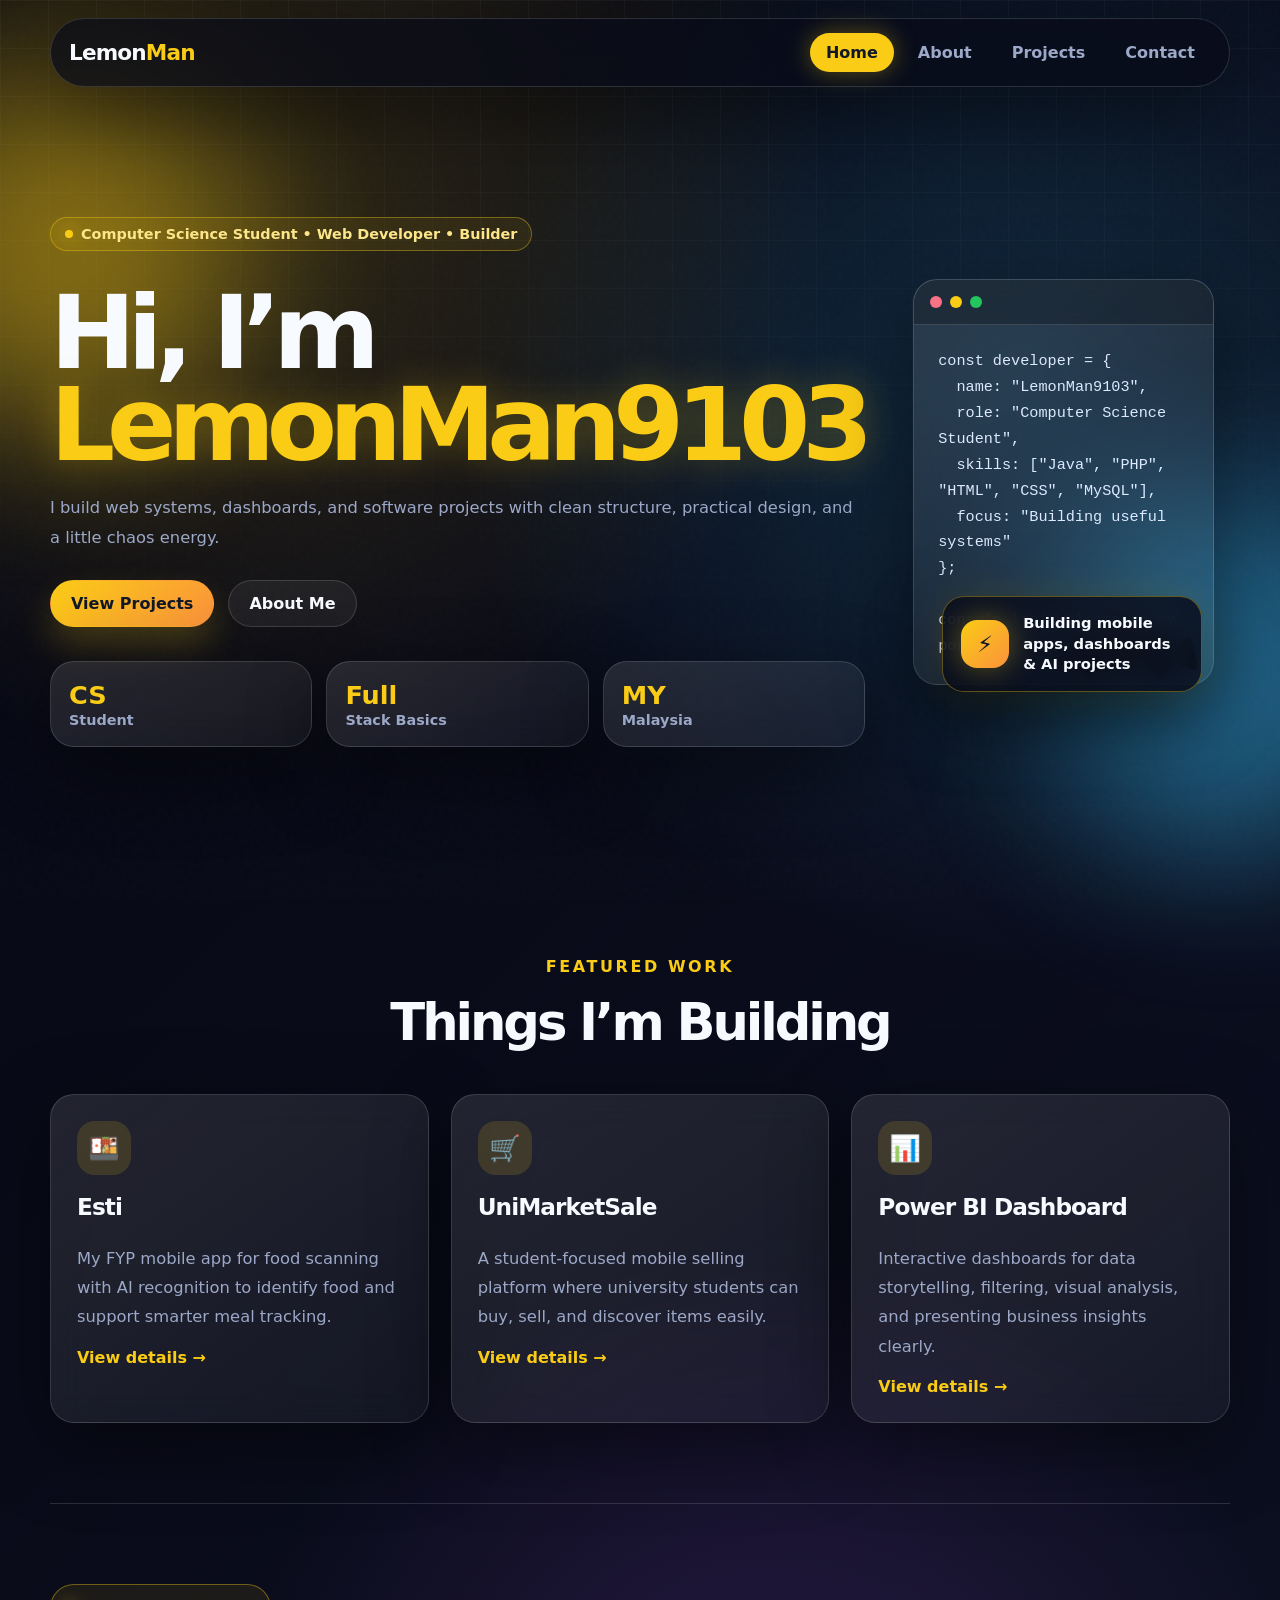
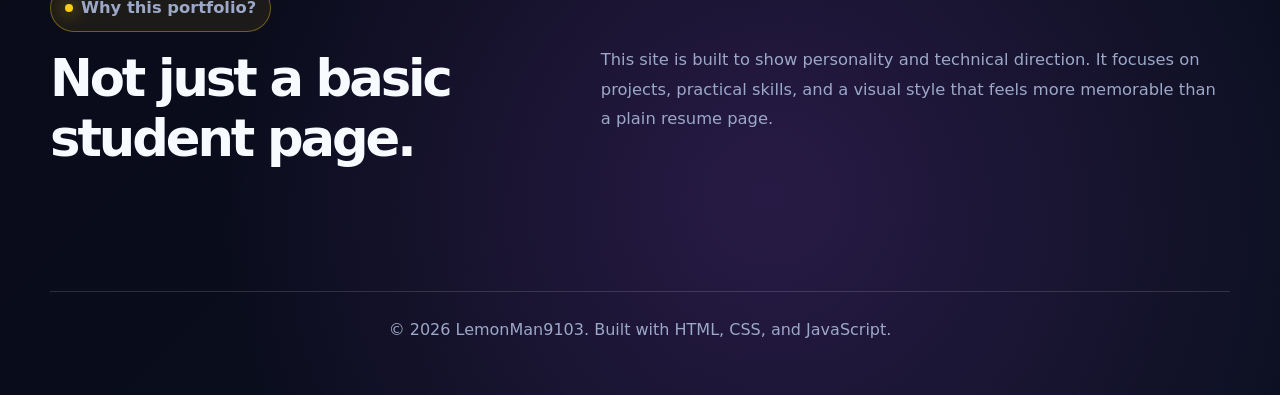
==== commit 83fd39fe: "Add compiled pixel bat animation" ====
--- a/index.html
+++ b/index.html
@@ -77,6 +77,11 @@
         <div class="bat-wrap">
           <div class="bat"></div>
         </div>
+
+        <div class="floating-badge">
+          <span>⚡</span>
+          <p>Building mobile apps, dashboards & AI projects</p>
+        </div>
       </div>
     </section>
 
@@ -88,23 +93,26 @@
 
       <div class="cards">
         <article class="card">
-          <div class="card-icon">🧺</div>
-          <h3>Doorbi Laundry System</h3>
-          <p>A pickup and delivery laundry system with customer, provider, and admin modules.</p>
+          <div class="card-icon">🍱</div>
+          <h3>Esti</h3>
+          <p>My FYP mobile app for food scanning with AI recognition to identify food and support smarter meal tracking.
+          </p>
+          <a href="blog.html">View details →</a>
+        </article>
+
+        <article class="card">
+          <div class="card-icon">🛒</div>
+          <h3>UniMarketSale</h3>
+          <p>A student-focused mobile selling platform where university students can buy, sell, and discover items
+            easily.</p>
           <a href="blog.html">View details →</a>
         </article>
 
         <article class="card">
           <div class="card-icon">📊</div>
           <h3>Power BI Dashboard</h3>
-          <p>Interactive dashboards for data storytelling, filtering, and business insights.</p>
-          <a href="blog.html">View details →</a>
-        </article>
-
-        <article class="card">
-          <div class="card-icon">🎓</div>
-          <h3>Course Recommendation System</h3>
-          <p>A recommendation project using TF-IDF, cosine similarity, and student profile data.</p>
+          <p>Interactive dashboards for data storytelling, filtering, visual analysis, and presenting business insights
+            clearly.</p>
           <a href="blog.html">View details →</a>
         </article>
       </div>
--- a/styles.css
+++ b/styles.css
@@ -432,6 +432,54 @@
   }
 }
 
+.floating-badge {
+  position: absolute;
+  right: 4%;
+  bottom: 8%;
+  max-width: 260px;
+  display: flex;
+  align-items: center;
+  gap: 14px;
+  padding: 16px 18px;
+  border-radius: 22px;
+  background: rgba(8, 10, 24, 0.82);
+  border: 1px solid rgba(250, 204, 21, 0.35);
+  box-shadow: 0 24px 80px rgba(0, 0, 0, 0.45), 0 0 40px rgba(250, 204, 21, 0.12);
+  backdrop-filter: blur(18px);
+  animation: badgeFloat 3s ease-in-out infinite alternate;
+}
+
+.floating-badge span {
+  width: 48px;
+  height: 48px;
+  display: grid;
+  place-items: center;
+  flex: 0 0 auto;
+  border-radius: 16px;
+  background: linear-gradient(135deg, var(--accent), #fb923c);
+  color: #111827;
+  font-size: 1.4rem;
+  box-shadow: 0 0 30px rgba(250, 204, 21, 0.35);
+}
+
+.floating-badge p {
+  margin: 0;
+  color: var(--text);
+  font-weight: 800;
+  line-height: 1.4;
+  font-size: 0.92rem;
+}
+
+@keyframes badgeFloat {
+  from {
+    transform: translateY(0) rotate(-2deg);
+  }
+
+  to {
+    transform: translateY(-18px) rotate(2deg);
+  }
+}
+
 .section {
   padding: 80px 0;
 }
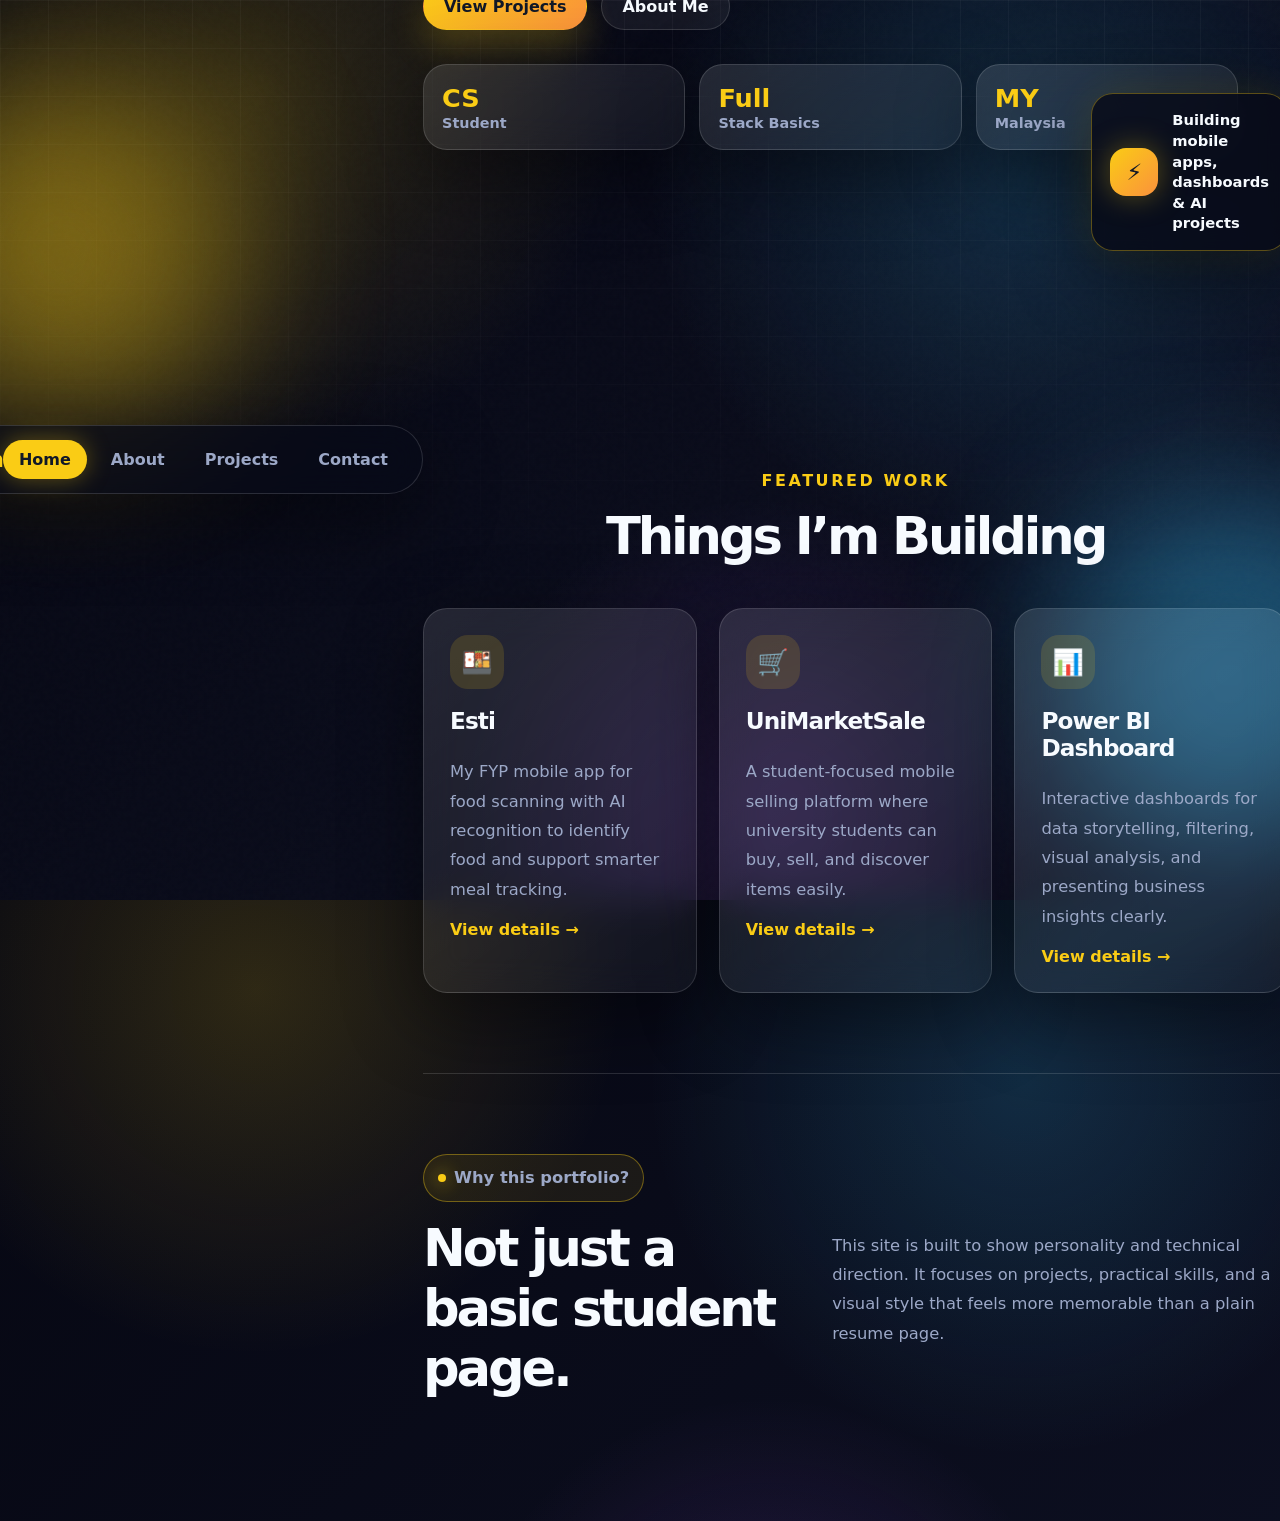
==== commit 1e84eb50: "recommit" ====
--- a/index.html
+++ b/index.html
@@ -6,6 +6,7 @@
   <meta name="viewport" content="width=device-width, initial-scale=1.0" />
   <title>LemonMan9103 | Portfolio</title>
   <link rel="stylesheet" href="styles.css" />
+  <link rel="stylesheet" href="bat.css" />
 </head>
 
 <body>
--- a/styles.css
+++ b/styles.css
@@ -367,70 +367,7 @@
   font-size: 0.95rem;
 }
 
-.bat-wrap {
-  position: absolute;
-  right: 8%;
-  bottom: 8%;
-  width: 130px;
-  height: 90px;
-  animation: batFly 2.4s ease-in-out infinite alternate;
-}
-
-@keyframes batFly {
-  from {
-    transform: translateY(0) rotate(-8deg);
-  }
-
-  to {
-    transform: translateY(-24px) rotate(8deg);
-  }
-}
-
-.bat {
-  position: relative;
-  width: 46px;
-  height: 28px;
-  margin: 30px auto;
-  background: #101010;
-  border-radius: 50% 50% 45% 45%;
-  box-shadow: 0 0 0 3px #52536b, 0 0 35px rgba(250, 204, 21, 0.3);
-}
-
-.bat::before,
-.bat::after {
-  content: "";
-  position: absolute;
-  top: 2px;
-  width: 58px;
-  height: 42px;
-  background: #101010;
-  border: 3px solid #52536b;
-  animation: flap 0.42s steps(2) infinite;
-}
-
-.bat::before {
-  right: 34px;
-  clip-path: polygon(100% 35%, 72% 0, 46% 45%, 16% 0, 0 80%, 42% 58%, 62% 100%);
-  border-radius: 16px 0 0 20px;
-  transform-origin: right center;
-}
-
-.bat::after {
-  left: 34px;
-  clip-path: polygon(0 35%, 28% 0, 54% 45%, 84% 0, 100% 80%, 58% 58%, 38% 100%);
-  border-radius: 0 16px 20px 0;
-  transform-origin: left center;
-}
-
-@keyframes flap {
-  0% {
-    transform: rotate(0deg) scaleY(1);
-  }
-
-  100% {
-    transform: rotate(6deg) scaleY(0.78);
-  }
-}
+
 
 .floating-badge {
   position: absolute;
@@ -830,8 +767,5 @@
     transform: none;
   }
 
-  .bat-wrap {
-    right: 0;
-    bottom: 0;
-  }
+
 }
--- a/bat.css
+++ b/bat.css
@@ -0,0 +1,68 @@
+/* SCSS Vars
+ *
+ * 1. Colors, $a(outline), $b(body), $c(eyes)
+ * 2. Modify $size for different bat sizes.
+ * 3. Modify $speed for different speeds.
+ */
+/* 1 */
+/* 1 */
+/* 1 */
+/* 2 */
+/* 3 */
+/* Scaffolding */
+html,
+body {
+    height: 100%;
+}
+
+body {
+    display: flex;
+    align-items: center;
+    justify-content: center;
+}
+
+/* Bat */
+.bat {
+    width: 1px;
+    height: 1px;
+    transform: scale(4);
+    position: relative;
+    left: -128px;
+    top: -128px;
+    animation: 0.4s bat steps(1) infinite;
+}
+
+/* Bat animation */
+@keyframes bat {
+    0% {
+        box-shadow: 33px 6px #54556b, 34px 6px #54556b, 35px 6px #54556b, 36px 6px #54556b, 20px 7px #54556b, 21px 7px #54556b, 22px 7px #54556b, 23px 7px #54556b, 33px 7px #54556b, 34px 7px #54556b, 35px 7px #202020, 36px 7px #202020, 37px 7px #54556b, 38px 7px #54556b, 39px 7px #54556b, 43px 7px #54556b, 20px 8px #54556b, 21px 8px #54556b, 22px 8px #54556b, 23px 8px #54556b, 33px 8px #54556b, 34px 8px #54556b, 35px 8px #202020, 36px 8px #202020, 37px 8px #54556b, 38px 8px #54556b, 39px 8px #54556b, 43px 8px #54556b, 17px 9px #54556b, 18px 9px #54556b, 19px 9px #54556b, 20px 9px #54556b, 35px 9px #54556b, 36px 9px #202020, 37px 9px #202020, 38px 9px #202020, 39px 9px #202020, 40px 9px #54556b, 41px 9px #54556b, 42px 9px #54556b, 43px 9px #202020, 44px 9px #54556b, 45px 9px #54556b, 16px 10px #54556b, 17px 10px #202020, 18px 10px #202020, 19px 10px #202020, 20px 10px #54556b, 36px 10px #54556b, 37px 10px #202020, 38px 10px #202020, 39px 10px #202020, 40px 10px #202020, 41px 10px #202020, 42px 10px #202020, 43px 10px #202020, 44px 10px #54556b, 45px 10px #54556b, 16px 11px #54556b, 17px 11px #202020, 18px 11px #202020, 19px 11px #202020, 20px 11px #54556b, 36px 11px #54556b, 37px 11px #202020, 38px 11px #202020, 39px 11px #202020, 40px 11px #202020, 41px 11px #202020, 42px 11px #202020, 43px 11px #202020, 44px 11px #54556b, 45px 11px #54556b, 13px 12px #54556b, 14px 12px #54556b, 15px 12px #54556b, 16px 12px #202020, 17px 12px #202020, 18px 12px #54556b, 19px 12px #54556b, 20px 12px #54556b, 36px 12px #54556b, 37px 12px #54556b, 38px 12px #54556b, 39px 12px #202020, 40px 12px #202020, 41px 12px #202020, 42px 12px #202020, 43px 12px #202020, 44px 12px #54556b, 45px 12px #54556b, 12px 13px #54556b, 13px 13px #202020, 14px 13px #202020, 15px 13px #202020, 16px 13px #202020, 17px 13px #202020, 18px 13px #54556b, 19px 13px #54556b, 37px 13px #54556b, 38px 13px #54556b, 39px 13px #202020, 40px 13px #202020, 41px 13px #202020, 42px 13px #202020, 43px 13px #202020, 44px 13px #202020, 45px 13px #202020, 46px 13px #54556b, 10px 14px #54556b, 11px 14px #54556b, 12px 14px #202020, 13px 14px #202020, 14px 14px #202020, 15px 14px #202020, 16px 14px #202020, 17px 14px #54556b, 36px 14px #54556b, 37px 14px #54556b, 38px 14px #54556b, 39px 14px #202020, 40px 14px #202020, 41px 14px #202020, 42px 14px #202020, 43px 14px #202020, 44px 14px #202020, 45px 14px #202020, 46px 14px #202020, 47px 14px #54556b, 10px 15px #54556b, 11px 15px #54556b, 12px 15px #202020, 13px 15px #202020, 14px 15px #202020, 15px 15px #202020, 16px 15px #202020, 17px 15px #54556b, 36px 15px #54556b, 37px 15px #54556b, 38px 15px #54556b, 39px 15px #202020, 40px 15px #202020, 41px 15px #202020, 42px 15px #202020, 43px 15px #202020, 44px 15px #202020, 45px 15px #202020, 46px 15px #202020, 47px 15px #54556b, 10px 16px #54556b, 11px 16px #54556b, 12px 16px #202020, 13px 16px #202020, 14px 16px #202020, 15px 16px #202020, 16px 16px #202020, 17px 16px #54556b, 35px 16px #54556b, 36px 16px #54556b, 37px 16px #202020, 38px 16px #202020, 39px 16px #202020, 40px 16px #202020, 41px 16px #202020, 42px 16px #202020, 43px 16px #202020, 44px 16px #202020, 45px 16px #202020, 46px 16px #202020, 47px 16px #54556b, 9px 17px #54556b, 10px 17px #202020, 11px 17px #202020, 12px 17px #202020, 13px 17px #202020, 14px 17px #202020, 15px 17px #202020, 16px 17px #202020, 17px 17px #54556b, 37px 17px #54556b, 38px 17px #54556b, 39px 17px #202020, 40px 17px #202020, 41px 17px #202020, 42px 17px #202020, 43px 17px #202020, 44px 17px #202020, 45px 17px #202020, 46px 17px #202020, 47px 17px #202020, 48px 17px #54556b, 49px 17px #54556b, 51px 17px #54556b, 7px 18px #54556b, 8px 18px #54556b, 9px 18px #54556b, 10px 18px #202020, 11px 18px #202020, 12px 18px #202020, 13px 18px #202020, 14px 18px #202020, 15px 18px #202020, 16px 18px #202020, 17px 18px #54556b, 20px 18px #54556b, 37px 18px #54556b, 38px 18px #54556b, 39px 18px #202020, 40px 18px #202020, 41px 18px #202020, 42px 18px #202020, 43px 18px #202020, 44px 18px #202020, 45px 18px #202020, 46px 18px #202020, 47px 18px #202020, 48px 18px #54556b, 49px 18px #54556b, 51px 18px #202020, 7px 19px #54556b, 8px 19px #54556b, 9px 19px #54556b, 10px 19px #202020, 11px 19px #202020, 12px 19px #202020, 13px 19px #202020, 14px 19px #202020, 15px 19px #202020, 16px 19px #202020, 17px 19px #54556b, 20px 19px #54556b, 37px 19px #54556b, 38px 19px #54556b, 39px 19px #202020, 40px 19px #202020, 41px 19px #202020, 42px 19px #202020, 43px 19px #202020, 44px 19px #202020, 45px 19px #202020, 46px 19px #202020, 47px 19px #202020, 48px 19px #54556b, 49px 19px #54556b, 51px 19px #202020, 7px 20px #54556b, 8px 20px #54556b, 9px 20px #202020, 10px 20px #202020, 11px 20px #202020, 12px 20px #202020, 13px 20px #202020, 14px 20px #202020, 15px 20px #202020, 16px 20px #202020, 17px 20px #202020, 18px 20px #54556b, 19px 20px #54556b, 20px 20px #202020, 21px 20px #54556b, 36px 20px #54556b, 37px 20px #202020, 38px 20px #202020, 39px 20px #202020, 40px 20px #202020, 41px 20px #202020, 42px 20px #202020, 43px 20px #202020, 44px 20px #202020, 45px 20px #202020, 46px 20px #202020, 47px 20px #202020, 48px 20px #54556b, 49px 20px #54556b, 54px 20px #54556b, 55px 20px #54556b, 9px 21px #54556b, 10px 21px #202020, 11px 21px #202020, 12px 21px #202020, 13px 21px #202020, 14px 21px #202020, 15px 21px #202020, 16px 21px #202020, 17px 21px #202020, 18px 21px #202020, 19px 21px #202020, 20px 21px #202020, 21px 21px #54556b, 35px 21px #54556b, 36px 21px #54556b, 37px 21px #202020, 38px 21px #202020, 39px 21px #202020, 40px 21px #202020, 41px 21px #202020, 42px 21px #202020, 43px 21px #202020, 44px 21px #202020, 45px 21px #202020, 46px 21px #202020, 47px 21px #202020, 48px 21px #54556b, 49px 21px #54556b, 52px 21px #54556b, 53px 21px #54556b, 54px 21px #202020, 55px 21px #202020, 56px 21px #54556b, 57px 21px #54556b, 9px 22px #54556b, 10px 22px #202020, 11px 22px #202020, 12px 22px #202020, 13px 22px #202020, 14px 22px #202020, 15px 22px #202020, 16px 22px #202020, 17px 22px #202020, 18px 22px #202020, 19px 22px #202020, 20px 22px #54556b, 32px 22px #54556b, 33px 22px #54556b, 34px 22px #54556b, 35px 22px #202020, 36px 22px #202020, 37px 22px #202020, 38px 22px #202020, 39px 22px #202020, 40px 22px #202020, 41px 22px #202020, 42px 22px #202020, 43px 22px #202020, 44px 22px #202020, 45px 22px #202020, 46px 22px #202020, 47px 22px #54556b, 48px 22px #54556b, 49px 22px #54556b, 50px 22px #54556b, 52px 22px #54556b, 53px 22px #54556b, 54px 22px #202020, 55px 22px #202020, 56px 22px #54556b, 57px 22px #54556b, 9px 23px #54556b, 10px 23px #202020, 11px 23px #202020, 12px 23px #202020, 13px 23px #202020, 14px 23px #202020, 15px 23px #202020, 16px 23px #202020, 17px 23px #202020, 18px 23px #202020, 19px 23px #202020, 20px 23px #54556b, 32px 23px #54556b, 33px 23px #54556b, 34px 23px #54556b, 35px 23px #202020, 36px 23px #202020, 37px 23px #202020, 38px 23px #202020, 39px 23px #202020, 40px 23px #202020, 41px 23px #202020, 42px 23px #202020, 43px 23px #202020, 44px 23px #202020, 45px 23px #202020, 46px 23px #202020, 47px 23px #54556b, 48px 23px #54556b, 49px 23px #54556b, 50px 23px #54556b, 52px 23px #54556b, 53px 23px #54556b, 54px 23px #202020, 55px 23px #202020, 56px 23px #54556b, 57px 23px #54556b, 9px 24px #54556b, 10px 24px #202020, 11px 24px #202020, 12px 24px #202020, 13px 24px #202020, 14px 24px #202020, 15px 24px #202020, 16px 24px #202020, 17px 24px #202020, 18px 24px #54556b, 19px 24px #54556b, 32px 24px #54556b, 33px 24px #202020, 34px 24px #202020, 35px 24px #202020, 36px 24px #202020, 37px 24px #202020, 38px 24px #202020, 39px 24px #202020, 40px 24px #202020, 41px 24px #202020, 42px 24px #202020, 43px 24px #202020, 44px 24px #202020, 45px 24px #202020, 46px 24px #202020, 47px 24px #54556b, 48px 24px #202020, 49px 24px #202020, 50px 24px #54556b, 54px 24px #54556b, 55px 24px #54556b, 7px 25px #54556b, 8px 25px #54556b, 9px 25px #202020, 10px 25px #202020, 11px 25px #202020, 12px 25px #202020, 13px 25px #202020, 14px 25px #202020, 15px 25px #202020, 16px 25px #202020, 17px 25px #202020, 18px 25px #54556b, 19px 25px #54556b, 21px 25px #54556b, 28px 25px #54556b, 33px 25px #54556b, 34px 25px #54556b, 35px 25px #202020, 36px 25px #202020, 37px 25px #202020, 38px 25px #202020, 39px 25px #202020, 40px 25px #202020, 41px 25px #202020, 42px 25px #202020, 43px 25px #202020, 44px 25px #202020, 45px 25px #202020, 46px 25px #202020, 47px 25px #202020, 48px 25px #202020, 49px 25px #202020, 50px 25px #54556b, 54px 25px #202020, 7px 26px #54556b, 8px 26px #54556b, 9px 26px #202020, 10px 26px #202020, 11px 26px #202020, 12px 26px #202020, 13px 26px #202020, 14px 26px #202020, 15px 26px #202020, 16px 26px #202020, 17px 26px #202020, 18px 26px #54556b, 19px 26px #54556b, 21px 26px #54556b, 28px 26px #54556b, 33px 26px #54556b, 34px 26px #54556b, 35px 26px #202020, 36px 26px #202020, 37px 26px #202020, 38px 26px #202020, 39px 26px #202020, 40px 26px #202020, 41px 26px #202020, 42px 26px #202020, 43px 26px #202020, 44px 26px #202020, 45px 26px #202020, 46px 26px #202020, 47px 26px #202020, 48px 26px #202020, 49px 26px #202020, 50px 26px #54556b, 54px 26px #202020, 3px 27px #54556b, 4px 27px #54556b, 5px 27px #54556b, 9px 27px #54556b, 10px 27px #202020, 11px 27px #202020, 12px 27px #202020, 13px 27px #202020, 14px 27px #202020, 15px 27px #202020, 16px 27px #202020, 17px 27px #54556b, 20px 27px #54556b, 21px 27px #202020, 22px 27px #54556b, 23px 27px #54556b, 27px 27px #54556b, 28px 27px #202020, 35px 27px #54556b, 36px 27px #202020, 37px 27px #202020, 38px 27px #202020, 39px 27px #202020, 40px 27px #202020, 41px 27px #202020, 42px 27px #202020, 43px 27px #202020, 44px 27px #202020, 45px 27px #202020, 46px 27px #202020, 47px 27px #202020, 48px 27px #54556b, 49px 27px #54556b, 1px 28px #54556b, 2px 28px #54556b, 3px 28px #202020, 4px 28px #202020, 5px 28px #202020, 6px 28px #54556b, 9px 28px #54556b, 10px 28px #54556b, 11px 28px #54556b, 12px 28px #202020, 13px 28px #202020, 14px 28px #202020, 15px 28px #202020, 16px 28px #202020, 17px 28px #54556b, 20px 28px #54556b, 21px 28px #202020, 22px 28px #54556b, 23px 28px #54556b, 25px 28px #54556b, 26px 28px #54556b, 27px 28px #202020, 28px 28px #202020, 29px 28px #54556b, 30px 28px #54556b, 33px 28px #54556b, 34px 28px #54556b, 35px 28px #54556b, 36px 28px #202020, 37px 28px #202020, 38px 28px #202020, 39px 28px #202020, 40px 28px #202020, 41px 28px #202020, 42px 28px #202020, 43px 28px #202020, 44px 28px #202020, 45px 28px #202020, 46px 28px #202020, 47px 28px #202020, 48px 28px #54556b, 49px 28px #54556b, 1px 29px #54556b, 2px 29px #54556b, 3px 29px #202020, 4px 29px #202020, 5px 29px #202020, 6px 29px #54556b, 10px 29px #54556b, 11px 29px #54556b, 12px 29px #202020, 13px 29px #202020, 14px 29px #202020, 15px 29px #202020, 16px 29px #202020, 17px 29px #54556b, 18px 29px #54556b, 19px 29px #54556b, 20px 29px #202020, 21px 29px #202020, 22px 29px #202020, 23px 29px #202020, 24px 29px #54556b, 25px 29px #54556b, 26px 29px #54556b, 27px 29px #202020, 28px 29px #202020, 29px 29px #202020, 30px 29px #202020, 31px 29px #54556b, 32px 29px #54556b, 33px 29px #54556b, 34px 29px #54556b, 35px 29px #202020, 36px 29px #202020, 37px 29px #202020, 38px 29px #202020, 39px 29px #202020, 40px 29px #202020, 41px 29px #202020, 42px 29px #202020, 43px 29px #202020, 44px 29px #202020, 45px 29px #202020, 46px 29px #202020, 47px 29px #54556b, 52px 29px #54556b, 53px 29px #54556b, 54px 29px #54556b, 1px 30px #54556b, 2px 30px #54556b, 3px 30px #202020, 4px 30px #202020, 5px 30px #202020, 6px 30px #54556b, 10px 30px #54556b, 11px 30px #54556b, 12px 30px #202020, 13px 30px #202020, 14px 30px #202020, 15px 30px #202020, 16px 30px #202020, 17px 30px #54556b, 18px 30px #54556b, 19px 30px #54556b, 20px 30px #202020, 21px 30px #202020, 22px 30px #202020, 23px 30px #202020, 24px 30px #54556b, 25px 30px #54556b, 26px 30px #54556b, 27px 30px #202020, 28px 30px #202020, 29px 30px #202020, 30px 30px #202020, 31px 30px #54556b, 32px 30px #54556b, 33px 30px #54556b, 34px 30px #54556b, 35px 30px #202020, 36px 30px #202020, 37px 30px #202020, 38px 30px #202020, 39px 30px #202020, 40px 30px #202020, 41px 30px #202020, 42px 30px #202020, 43px 30px #202020, 44px 30px #202020, 45px 30px #202020, 46px 30px #202020, 47px 30px #54556b, 52px 30px #54556b, 53px 30px #54556b, 54px 30px #54556b, 3px 31px #54556b, 4px 31px #54556b, 5px 31px #54556b, 7px 31px #202020, 8px 31px #202020, 9px 31px #202020, 10px 31px #54556b, 11px 31px #54556b, 12px 31px #202020, 13px 31px #202020, 14px 31px #202020, 15px 31px #202020, 16px 31px #202020, 17px 31px #54556b, 18px 31px #202020, 19px 31px #202020, 20px 31px #202020, 21px 31px #202020, 22px 31px #202020, 23px 31px #202020, 24px 31px #54556b, 25px 31px #202020, 26px 31px #202020, 27px 31px #202020, 28px 31px #202020, 29px 31px #202020, 30px 31px #202020, 31px 31px #202020, 32px 31px #54556b, 33px 31px #54556b, 34px 31px #54556b, 35px 31px #202020, 36px 31px #202020, 37px 31px #202020, 38px 31px #202020, 39px 31px #202020, 40px 31px #202020, 41px 31px #202020, 42px 31px #202020, 43px 31px #202020, 44px 31px #202020, 45px 31px #202020, 46px 31px #202020, 47px 31px #54556b, 52px 31px #202020, 53px 31px #202020, 54px 31px #202020, 7px 32px #202020, 8px 32px #202020, 9px 32px #54556b, 12px 32px #54556b, 13px 32px #202020, 14px 32px #202020, 15px 32px #202020, 16px 32px #202020, 17px 32px #202020, 18px 32px #202020, 19px 32px #202020, 20px 32px #202020, 21px 32px #202020, 22px 32px #202020, 23px 32px #202020, 24px 32px #202020, 25px 32px #202020, 26px 32px #202020, 27px 32px #202020, 28px 32px #202020, 29px 32px #202020, 30px 32px #202020, 31px 32px #202020, 32px 32px #202020, 33px 32px #202020, 34px 32px #202020, 35px 32px #202020, 36px 32px #202020, 37px 32px #202020, 38px 32px #202020, 39px 32px #202020, 40px 32px #202020, 41px 32px #202020, 42px 32px #202020, 43px 32px #202020, 44px 32px #202020, 45px 32px #202020, 46px 32px #54556b, 51px 32px #54556b, 52px 32px #202020, 53px 32px #202020, 54px 32px #54556b, 13px 33px #54556b, 14px 33px #202020, 15px 33px #202020, 16px 33px #202020, 17px 33px #202020, 18px 33px #202020, 19px 33px #202020, 20px 33px #202020, 21px 33px #202020, 22px 33px #202020, 23px 33px #202020, 24px 33px #202020, 25px 33px #202020, 26px 33px #202020, 27px 33px #202020, 28px 33px #202020, 29px 33px #202020, 30px 33px #202020, 31px 33px #202020, 32px 33px #202020, 33px 33px #202020, 34px 33px #202020, 35px 33px #202020, 36px 33px #202020, 37px 33px #202020, 38px 33px #202020, 39px 33px #202020, 40px 33px #202020, 41px 33px #202020, 42px 33px #202020, 43px 33px #54556b, 44px 33px #54556b, 45px 33px #54556b, 13px 34px #54556b, 14px 34px #202020, 15px 34px #202020, 16px 34px #202020, 17px 34px #202020, 18px 34px #202020, 19px 34px #202020, 20px 34px #202020, 21px 34px #202020, 22px 34px #202020, 23px 34px #202020, 24px 34px #202020, 25px 34px #202020, 26px 34px #202020, 27px 34px #202020, 28px 34px #202020, 29px 34px #202020, 30px 34px #202020, 31px 34px #202020, 32px 34px #202020, 33px 34px #202020, 34px 34px #202020, 35px 34px #202020, 36px 34px #202020, 37px 34px #202020, 38px 34px #202020, 39px 34px #202020, 40px 34px #202020, 41px 34px #202020, 42px 34px #202020, 43px 34px #54556b, 44px 34px #54556b, 45px 34px #54556b, 13px 35px #54556b, 14px 35px #54556b, 15px 35px #54556b, 16px 35px #54556b, 17px 35px #202020, 18px 35px #202020, 19px 35px #202020, 20px 35px #202020, 21px 35px #202020, 22px 35px #202020, 23px 35px #202020, 24px 35px #202020, 25px 35px #202020, 26px 35px #202020, 27px 35px #202020, 28px 35px #202020, 29px 35px #202020, 30px 35px #202020, 31px 35px #202020, 32px 35px #202020, 33px 35px #202020, 34px 35px #202020, 35px 35px #202020, 36px 35px #202020, 37px 35px #202020, 38px 35px #202020, 39px 35px #54556b, 40px 35px #54556b, 41px 35px #54556b, 42px 35px #54556b, 7px 36px #54556b, 8px 36px #54556b, 9px 36px #54556b, 12px 36px #202020, 14px 36px #54556b, 15px 36px #54556b, 16px 36px #54556b, 17px 36px #202020, 18px 36px #202020, 19px 36px #202020, 20px 36px #202020, 21px 36px #202020, 22px 36px #202020, 23px 36px #202020, 24px 36px #202020, 25px 36px #202020, 26px 36px #202020, 27px 36px #202020, 28px 36px #202020, 29px 36px #202020, 30px 36px #202020, 31px 36px #202020, 32px 36px #202020, 33px 36px #202020, 34px 36px #202020, 35px 36px #202020, 36px 36px #202020, 37px 36px #54556b, 38px 36px #54556b, 39px 36px #54556b, 6px 37px #54556b, 7px 37px #202020, 8px 37px #202020, 9px 37px #202020, 10px 37px #202020, 11px 37px #202020, 16px 37px #54556b, 17px 37px #202020, 18px 37px #202020, 19px 37px #202020, 20px 37px #fff, 21px 37px #202020, 22px 37px #202020, 23px 37px #202020, 24px 37px #202020, 25px 37px #fff, 26px 37px #fff, 27px 37px #fff, 28px 37px #202020, 29px 37px #202020, 30px 37px #202020, 31px 37px #202020, 32px 37px #202020, 33px 37px #202020, 34px 37px #202020, 35px 37px #202020, 36px 37px #54556b, 37px 37px #202020, 38px 37px #202020, 39px 37px #54556b, 40px 37px #54556b, 41px 37px #54556b, 42px 37px #54556b, 43px 37px #54556b, 44px 37px #202020, 45px 37px #202020, 46px 37px #54556b, 6px 38px #54556b, 7px 38px #202020, 8px 38px #202020, 9px 38px #202020, 10px 38px #202020, 11px 38px #202020, 16px 38px #54556b, 17px 38px #202020, 18px 38px #202020, 19px 38px #202020, 20px 38px #fff, 21px 38px #202020, 22px 38px #202020, 23px 38px #202020, 24px 38px #202020, 25px 38px #fff, 26px 38px #fff, 27px 38px #fff, 28px 38px #202020, 29px 38px #202020, 30px 38px #202020, 31px 38px #202020, 32px 38px #202020, 33px 38px #202020, 34px 38px #202020, 35px 38px #202020, 36px 38px #54556b, 37px 38px #202020, 38px 38px #202020, 39px 38px #54556b, 40px 38px #54556b, 41px 38px #54556b, 42px 38px #54556b, 43px 38px #54556b, 44px 38px #202020, 45px 38px #202020, 46px 38px #54556b, 7px 39px #202020, 8px 39px #202020, 9px 39px #202020, 10px 39px #54556b, 11px 39px #54556b, 13px 39px #202020, 17px 39px #54556b, 18px 39px #202020, 19px 39px #202020, 20px 39px #fff, 21px 39px #202020, 22px 39px #202020, 23px 39px #202020, 24px 39px #202020, 25px 39px #fff, 26px 39px #fff, 27px 39px #fff, 28px 39px #202020, 29px 39px #202020, 30px 39px #202020, 31px 39px #202020, 32px 39px #202020, 33px 39px #202020, 34px 39px #202020, 35px 39px #202020, 36px 39px #202020, 37px 39px #202020, 38px 39px #202020, 39px 39px #202020, 40px 39px #202020, 41px 39px #202020, 42px 39px #202020, 43px 39px #202020, 44px 39px #54556b, 45px 39px #54556b, 17px 40px #54556b, 18px 40px #202020, 19px 40px #202020, 20px 40px #202020, 21px 40px #202020, 22px 40px #202020, 23px 40px #202020, 24px 40px #202020, 25px 40px #202020, 26px 40px #202020, 27px 40px #202020, 28px 40px #202020, 29px 40px #202020, 30px 40px #202020, 31px 40px #202020, 32px 40px #202020, 33px 40px #202020, 34px 40px #202020, 35px 40px #202020, 36px 40px #202020, 37px 40px #202020, 38px 40px #202020, 39px 40px #202020, 40px 40px #202020, 41px 40px #54556b, 42px 40px #54556b, 43px 40px #54556b, 18px 41px #54556b, 19px 41px #54556b, 20px 41px #202020, 21px 41px #202020, 22px 41px #202020, 23px 41px #202020, 24px 41px #202020, 25px 41px #202020, 26px 41px #202020, 27px 41px #202020, 28px 41px #202020, 29px 41px #202020, 30px 41px #202020, 31px 41px #202020, 32px 41px #202020, 33px 41px #202020, 34px 41px #202020, 35px 41px #202020, 36px 41px #54556b, 37px 41px #54556b, 38px 41px #54556b, 39px 41px #54556b, 40px 41px #54556b, 18px 42px #54556b, 19px 42px #54556b, 20px 42px #202020, 21px 42px #202020, 22px 42px #202020, 23px 42px #202020, 24px 42px #202020, 25px 42px #202020, 26px 42px #202020, 27px 42px #202020, 28px 42px #202020, 29px 42px #202020, 30px 42px #202020, 31px 42px #202020, 32px 42px #202020, 33px 42px #202020, 34px 42px #202020, 35px 42px #202020, 36px 42px #54556b, 37px 42px #54556b, 38px 42px #54556b, 39px 42px #54556b, 40px 42px #54556b, 20px 43px #54556b, 21px 43px #54556b, 22px 43px #202020, 23px 43px #202020, 24px 43px #202020, 25px 43px #202020, 26px 43px #202020, 27px 43px #202020, 28px 43px #202020, 29px 43px #202020, 30px 43px #202020, 31px 43px #202020, 32px 43px #54556b, 33px 43px #54556b, 34px 43px #54556b, 35px 43px #54556b, 36px 43px #54556b, 22px 44px #54556b, 23px 44px #54556b, 24px 44px #54556b, 25px 44px #54556b, 26px 44px #54556b, 27px 44px #54556b, 28px 44px #54556b, 29px 44px #54556b, 30px 44px #54556b, 31px 44px #54556b, 32px 44px #54556b, 22px 45px #54556b, 23px 45px #54556b, 24px 45px #54556b, 25px 45px #54556b, 26px 45px #54556b, 27px 45px #54556b, 28px 45px #54556b, 29px 45px #54556b, 30px 45px #54556b, 31px 45px #54556b, 32px 45px #54556b, 52px 46px #202020, 53px 46px #202020, 51px 47px #202020, 52px 47px #202020, 53px 47px #202020, 21px 50px #202020, 21px 51px #202020;
+    }
+
+    14.3% {
+        box-shadow: 17px 7px #54556b, 37px 7px #54556b, 38px 7px #54556b, 17px 8px #54556b, 37px 8px #54556b, 38px 8px #54556b, 16px 9px #54556b, 17px 9px #202020, 18px 9px #54556b, 19px 9px #54556b, 36px 9px #54556b, 37px 9px #202020, 38px 9px #202020, 39px 9px #54556b, 43px 9px #54556b, 44px 9px #54556b, 45px 9px #54556b, 14px 10px #54556b, 15px 10px #54556b, 16px 10px #202020, 17px 10px #54556b, 37px 10px #54556b, 38px 10px #54556b, 39px 10px #202020, 40px 10px #54556b, 43px 10px #54556b, 44px 10px #202020, 45px 10px #202020, 46px 10px #54556b, 14px 11px #54556b, 15px 11px #54556b, 16px 11px #202020, 17px 11px #54556b, 37px 11px #54556b, 38px 11px #54556b, 39px 11px #202020, 40px 11px #54556b, 43px 11px #54556b, 44px 11px #202020, 45px 11px #202020, 46px 11px #54556b, 10px 12px #54556b, 11px 12px #54556b, 13px 12px #54556b, 14px 12px #202020, 15px 12px #202020, 16px 12px #202020, 17px 12px #54556b, 37px 12px #54556b, 38px 12px #54556b, 39px 12px #202020, 40px 12px #202020, 41px 12px #54556b, 42px 12px #54556b, 43px 12px #54556b, 44px 12px #202020, 45px 12px #202020, 46px 12px #202020, 47px 12px #54556b, 10px 13px #54556b, 11px 13px #54556b, 12px 13px #54556b, 13px 13px #202020, 14px 13px #202020, 15px 13px #202020, 16px 13px #54556b, 39px 13px #54556b, 40px 13px #202020, 41px 13px #202020, 42px 13px #202020, 43px 13px #202020, 44px 13px #54556b, 45px 13px #54556b, 46px 13px #202020, 47px 13px #202020, 48px 13px #54556b, 49px 13px #54556b, 9px 14px #54556b, 10px 14px #202020, 11px 14px #202020, 12px 14px #202020, 13px 14px #202020, 14px 14px #202020, 15px 14px #202020, 16px 14px #54556b, 39px 14px #54556b, 40px 14px #202020, 41px 14px #202020, 42px 14px #202020, 43px 14px #202020, 44px 14px #54556b, 45px 14px #54556b, 46px 14px #202020, 47px 14px #202020, 48px 14px #54556b, 49px 14px #54556b, 9px 15px #54556b, 10px 15px #202020, 11px 15px #202020, 12px 15px #202020, 13px 15px #202020, 14px 15px #202020, 15px 15px #202020, 16px 15px #54556b, 39px 15px #54556b, 40px 15px #202020, 41px 15px #202020, 42px 15px #202020, 43px 15px #202020, 44px 15px #54556b, 45px 15px #54556b, 46px 15px #202020, 47px 15px #202020, 48px 15px #54556b, 49px 15px #54556b, 9px 16px #54556b, 10px 16px #202020, 11px 16px #202020, 12px 16px #202020, 13px 16px #202020, 14px 16px #54556b, 15px 16px #54556b, 39px 16px #54556b, 40px 16px #202020, 41px 16px #202020, 42px 16px #202020, 43px 16px #202020, 44px 16px #54556b, 45px 16px #54556b, 46px 16px #202020, 47px 16px #202020, 48px 16px #54556b, 49px 16px #54556b, 50px 16px #54556b, 7px 17px #54556b, 8px 17px #54556b, 9px 17px #202020, 10px 17px #202020, 11px 17px #202020, 12px 17px #202020, 13px 17px #202020, 14px 17px #54556b, 15px 17px #54556b, 37px 17px #54556b, 38px 17px #54556b, 39px 17px #54556b, 40px 17px #202020, 41px 17px #202020, 42px 17px #202020, 43px 17px #202020, 44px 17px #202020, 45px 17px #202020, 46px 17px #202020, 47px 17px #202020, 48px 17px #202020, 49px 17px #202020, 50px 17px #54556b, 7px 18px #54556b, 8px 18px #54556b, 9px 18px #202020, 10px 18px #202020, 11px 18px #202020, 12px 18px #202020, 13px 18px #202020, 14px 18px #54556b, 15px 18px #54556b, 37px 18px #54556b, 38px 18px #54556b, 39px 18px #202020, 40px 18px #54556b, 41px 18px #202020, 42px 18px #202020, 43px 18px #202020, 44px 18px #202020, 45px 18px #202020, 46px 18px #202020, 47px 18px #202020, 48px 18px #202020, 49px 18px #202020, 50px 18px #54556b, 56px 18px #202020, 57px 18px #202020, 58px 18px #202020, 59px 18px #202020, 7px 19px #54556b, 8px 19px #54556b, 9px 19px #202020, 10px 19px #202020, 11px 19px #202020, 12px 19px #202020, 13px 19px #202020, 14px 19px #54556b, 15px 19px #54556b, 37px 19px #54556b, 38px 19px #54556b, 39px 19px #202020, 40px 19px #54556b, 41px 19px #202020, 42px 19px #202020, 43px 19px #202020, 44px 19px #202020, 45px 19px #202020, 46px 19px #202020, 47px 19px #202020, 48px 19px #202020, 49px 19px #202020, 50px 19px #54556b, 56px 19px #202020, 57px 19px #202020, 58px 19px #202020, 59px 19px #202020, 6px 20px #54556b, 7px 20px #54556b, 8px 20px #54556b, 9px 20px #202020, 10px 20px #202020, 11px 20px #202020, 12px 20px #202020, 13px 20px #202020, 14px 20px #54556b, 15px 20px #54556b, 17px 20px #54556b, 18px 20px #54556b, 19px 20px #54556b, 37px 20px #54556b, 38px 20px #54556b, 39px 20px #202020, 40px 20px #202020, 41px 20px #202020, 42px 20px #202020, 43px 20px #202020, 44px 20px #202020, 45px 20px #202020, 46px 20px #202020, 47px 20px #202020, 48px 20px #202020, 49px 20px #202020, 50px 20px #202020, 51px 20px #54556b, 56px 20px #202020, 57px 20px #202020, 6px 21px #54556b, 7px 21px #54556b, 8px 21px #54556b, 9px 21px #202020, 10px 21px #202020, 11px 21px #202020, 12px 21px #202020, 13px 21px #202020, 14px 21px #202020, 15px 21px #202020, 16px 21px #54556b, 17px 21px #202020, 18px 21px #54556b, 19px 21px #54556b, 39px 21px #54556b, 40px 21px #202020, 41px 21px #202020, 42px 21px #202020, 43px 21px #202020, 44px 21px #202020, 45px 21px #202020, 46px 21px #202020, 47px 21px #202020, 48px 21px #202020, 49px 21px #202020, 50px 21px #202020, 51px 21px #54556b, 58px 21px #202020, 59px 21px #202020, 6px 22px #54556b, 7px 22px #54556b, 8px 22px #54556b, 9px 22px #202020, 10px 22px #202020, 11px 22px #202020, 12px 22px #202020, 13px 22px #202020, 14px 22px #202020, 15px 22px #202020, 16px 22px #202020, 17px 22px #54556b, 35px 22px #54556b, 36px 22px #54556b, 39px 22px #54556b, 40px 22px #202020, 41px 22px #202020, 42px 22px #202020, 43px 22px #202020, 44px 22px #202020, 45px 22px #202020, 46px 22px #202020, 47px 22px #202020, 48px 22px #202020, 49px 22px #202020, 50px 22px #202020, 51px 22px #54556b, 6px 23px #54556b, 7px 23px #54556b, 8px 23px #54556b, 9px 23px #202020, 10px 23px #202020, 11px 23px #202020, 12px 23px #202020, 13px 23px #202020, 14px 23px #202020, 15px 23px #202020, 16px 23px #202020, 17px 23px #54556b, 35px 23px #54556b, 36px 23px #54556b, 39px 23px #54556b, 40px 23px #202020, 41px 23px #202020, 42px 23px #202020, 43px 23px #202020, 44px 23px #202020, 45px 23px #202020, 46px 23px #202020, 47px 23px #202020, 48px 23px #202020, 49px 23px #202020, 50px 23px #202020, 51px 23px #54556b, 6px 24px #54556b, 7px 24px #202020, 8px 24px #202020, 9px 24px #202020, 10px 24px #202020, 11px 24px #202020, 12px 24px #202020, 13px 24px #202020, 14px 24px #202020, 15px 24px #202020, 16px 24px #202020, 17px 24px #54556b, 35px 24px #54556b, 36px 24px #202020, 37px 24px #54556b, 38px 24px #54556b, 39px 24px #202020, 40px 24px #202020, 41px 24px #202020, 42px 24px #202020, 43px 24px #202020, 44px 24px #202020, 45px 24px #202020, 46px 24px #202020, 47px 24px #202020, 48px 24px #202020, 49px 24px #202020, 50px 24px #202020, 51px 24px #54556b, 1px 25px #202020, 2px 25px #202020, 3px 25px #202020, 4px 25px #202020, 6px 25px #54556b, 7px 25px #202020, 8px 25px #202020, 9px 25px #202020, 10px 25px #202020, 11px 25px #202020, 12px 25px #202020, 13px 25px #202020, 14px 25px #202020, 15px 25px #202020, 16px 25px #54556b, 20px 25px #54556b, 21px 25px #54556b, 28px 25px #54556b, 29px 25px #54556b, 30px 25px #54556b, 36px 25px #202020, 37px 25px #202020, 38px 25px #202020, 39px 25px #202020, 40px 25px #202020, 41px 25px #202020, 42px 25px #202020, 43px 25px #202020, 44px 25px #202020, 45px 25px #202020, 46px 25px #202020, 47px 25px #202020, 48px 25px #202020, 49px 25px #202020, 50px 25px #54556b, 51px 25px #54556b, 1px 26px #202020, 2px 26px #202020, 3px 26px #202020, 4px 26px #202020, 6px 26px #54556b, 7px 26px #202020, 8px 26px #202020, 9px 26px #202020, 10px 26px #202020, 11px 26px #202020, 12px 26px #202020, 13px 26px #202020, 14px 26px #202020, 15px 26px #202020, 16px 26px #54556b, 20px 26px #54556b, 21px 26px #54556b, 28px 26px #54556b, 29px 26px #54556b, 30px 26px #54556b, 36px 26px #202020, 37px 26px #202020, 38px 26px #202020, 39px 26px #202020, 40px 26px #202020, 41px 26px #202020, 42px 26px #202020, 43px 26px #202020, 44px 26px #202020, 45px 26px #202020, 46px 26px #202020, 47px 26px #202020, 48px 26px #202020, 49px 26px #202020, 50px 26px #54556b, 51px 26px #54556b, 3px 27px #202020, 4px 27px #202020, 6px 27px #54556b, 7px 27px #202020, 8px 27px #202020, 9px 27px #202020, 10px 27px #202020, 11px 27px #202020, 12px 27px #202020, 13px 27px #202020, 14px 27px #202020, 15px 27px #202020, 16px 27px #54556b, 20px 27px #54556b, 21px 27px #202020, 22px 27px #54556b, 23px 27px #54556b, 27px 27px #54556b, 28px 27px #202020, 29px 27px #54556b, 30px 27px #54556b, 36px 27px #54556b, 37px 27px #54556b, 38px 27px #54556b, 39px 27px #202020, 40px 27px #202020, 41px 27px #202020, 42px 27px #202020, 43px 27px #202020, 44px 27px #202020, 45px 27px #202020, 46px 27px #202020, 47px 27px #202020, 48px 27px #202020, 49px 27px #202020, 50px 27px #202020, 51px 27px #54556b, 6px 28px #54556b, 7px 28px #54556b, 8px 28px #54556b, 9px 28px #202020, 10px 28px #202020, 11px 28px #202020, 12px 28px #202020, 13px 28px #202020, 14px 28px #202020, 15px 28px #202020, 16px 28px #54556b, 18px 28px #54556b, 19px 28px #54556b, 20px 28px #54556b, 21px 28px #202020, 22px 28px #54556b, 23px 28px #54556b, 24px 28px #54556b, 25px 28px #54556b, 26px 28px #54556b, 27px 28px #202020, 28px 28px #202020, 29px 28px #202020, 30px 28px #202020, 31px 28px #54556b, 32px 28px #54556b, 37px 28px #54556b, 38px 28px #54556b, 39px 28px #54556b, 40px 28px #202020, 41px 28px #202020, 42px 28px #202020, 43px 28px #202020, 44px 28px #202020, 45px 28px #202020, 46px 28px #202020, 47px 28px #202020, 48px 28px #202020, 49px 28px #202020, 50px 28px #202020, 51px 28px #54556b, 54px 28px #202020, 7px 29px #54556b, 8px 29px #54556b, 9px 29px #202020, 10px 29px #202020, 11px 29px #202020, 12px 29px #202020, 13px 29px #202020, 14px 29px #54556b, 15px 29px #54556b, 17px 29px #54556b, 18px 29px #202020, 19px 29px #202020, 20px 29px #202020, 21px 29px #202020, 22px 29px #202020, 23px 29px #202020, 24px 29px #54556b, 25px 29px #202020, 26px 29px #202020, 27px 29px #202020, 28px 29px #202020, 29px 29px #202020, 30px 29px #202020, 31px 29px #202020, 32px 29px #54556b, 33px 29px #54556b, 34px 29px #54556b, 37px 29px #54556b, 38px 29px #54556b, 39px 29px #202020, 40px 29px #54556b, 41px 29px #202020, 42px 29px #202020, 43px 29px #202020, 44px 29px #202020, 45px 29px #202020, 46px 29px #202020, 47px 29px #202020, 48px 29px #202020, 49px 29px #202020, 50px 29px #54556b, 54px 29px #202020, 55px 29px #202020, 7px 30px #54556b, 8px 30px #54556b, 9px 30px #202020, 10px 30px #202020, 11px 30px #202020, 12px 30px #202020, 13px 30px #202020, 14px 30px #54556b, 15px 30px #54556b, 17px 30px #54556b, 18px 30px #202020, 19px 30px #202020, 20px 30px #202020, 21px 30px #202020, 22px 30px #202020, 23px 30px #202020, 24px 30px #54556b, 25px 30px #202020, 26px 30px #202020, 27px 30px #202020, 28px 30px #202020, 29px 30px #202020, 30px 30px #202020, 31px 30px #202020, 32px 30px #54556b, 33px 30px #54556b, 34px 30px #54556b, 37px 30px #54556b, 38px 30px #54556b, 39px 30px #202020, 40px 30px #54556b, 41px 30px #202020, 42px 30px #202020, 43px 30px #202020, 44px 30px #202020, 45px 30px #202020, 46px 30px #202020, 47px 30px #202020, 48px 30px #202020, 49px 30px #202020, 50px 30px #54556b, 54px 30px #202020, 55px 30px #202020, 7px 31px #54556b, 8px 31px #54556b, 9px 31px #202020, 10px 31px #202020, 11px 31px #202020, 12px 31px #202020, 13px 31px #202020, 14px 31px #54556b, 15px 31px #54556b, 16px 31px #54556b, 17px 31px #202020, 18px 31px #202020, 19px 31px #202020, 20px 31px #202020, 21px 31px #202020, 22px 31px #202020, 23px 31px #202020, 24px 31px #54556b, 25px 31px #202020, 26px 31px #202020, 27px 31px #202020, 28px 31px #202020, 29px 31px #202020, 30px 31px #202020, 31px 31px #202020, 32px 31px #202020, 33px 31px #202020, 34px 31px #202020, 35px 31px #54556b, 36px 31px #54556b, 37px 31px #54556b, 38px 31px #54556b, 39px 31px #202020, 40px 31px #202020, 41px 31px #202020, 42px 31px #202020, 43px 31px #202020, 44px 31px #202020, 45px 31px #202020, 46px 31px #202020, 47px 31px #202020, 48px 31px #54556b, 49px 31px #54556b, 50px 31px #54556b, 7px 32px #54556b, 8px 32px #54556b, 9px 32px #202020, 10px 32px #202020, 11px 32px #202020, 12px 32px #202020, 13px 32px #202020, 14px 32px #202020, 15px 32px #202020, 16px 32px #54556b, 17px 32px #202020, 18px 32px #202020, 19px 32px #202020, 20px 32px #202020, 21px 32px #202020, 22px 32px #202020, 23px 32px #202020, 24px 32px #202020, 25px 32px #202020, 26px 32px #202020, 27px 32px #202020, 28px 32px #202020, 29px 32px #202020, 30px 32px #202020, 31px 32px #202020, 32px 32px #202020, 33px 32px #202020, 34px 32px #202020, 35px 32px #54556b, 36px 32px #202020, 37px 32px #202020, 38px 32px #202020, 39px 32px #202020, 40px 32px #202020, 41px 32px #202020, 42px 32px #202020, 43px 32px #202020, 44px 32px #202020, 45px 32px #202020, 46px 32px #202020, 47px 32px #202020, 48px 32px #54556b, 49px 32px #54556b, 9px 33px #54556b, 10px 33px #202020, 11px 33px #202020, 12px 33px #202020, 13px 33px #202020, 14px 33px #202020, 15px 33px #202020, 16px 33px #202020, 17px 33px #202020, 18px 33px #202020, 19px 33px #202020, 20px 33px #202020, 21px 33px #202020, 22px 33px #202020, 23px 33px #202020, 24px 33px #202020, 25px 33px #202020, 26px 33px #202020, 27px 33px #202020, 28px 33px #202020, 29px 33px #202020, 30px 33px #202020, 31px 33px #202020, 32px 33px #202020, 33px 33px #202020, 34px 33px #202020, 35px 33px #202020, 36px 33px #202020, 37px 33px #202020, 38px 33px #202020, 39px 33px #202020, 40px 33px #202020, 41px 33px #202020, 42px 33px #202020, 43px 33px #202020, 44px 33px #202020, 45px 33px #202020, 46px 33px #202020, 47px 33px #54556b, 9px 34px #54556b, 10px 34px #202020, 11px 34px #202020, 12px 34px #202020, 13px 34px #202020, 14px 34px #202020, 15px 34px #202020, 16px 34px #202020, 17px 34px #202020, 18px 34px #202020, 19px 34px #202020, 20px 34px #202020, 21px 34px #202020, 22px 34px #202020, 23px 34px #202020, 24px 34px #202020, 25px 34px #202020, 26px 34px #202020, 27px 34px #202020, 28px 34px #202020, 29px 34px #202020, 30px 34px #202020, 31px 34px #202020, 32px 34px #202020, 33px 34px #202020, 34px 34px #202020, 35px 34px #202020, 36px 34px #202020, 37px 34px #202020, 38px 34px #202020, 39px 34px #202020, 40px 34px #202020, 41px 34px #202020, 42px 34px #202020, 43px 34px #202020, 44px 34px #202020, 45px 34px #202020, 46px 34px #202020, 47px 34px #54556b, 9px 35px #54556b, 10px 35px #202020, 11px 35px #202020, 12px 35px #202020, 13px 35px #202020, 14px 35px #202020, 15px 35px #202020, 16px 35px #202020, 17px 35px #202020, 18px 35px #202020, 19px 35px #202020, 20px 35px #202020, 21px 35px #202020, 22px 35px #202020, 23px 35px #202020, 24px 35px #202020, 25px 35px #202020, 26px 35px #202020, 27px 35px #202020, 28px 35px #202020, 29px 35px #202020, 30px 35px #202020, 31px 35px #202020, 32px 35px #202020, 33px 35px #202020, 34px 35px #202020, 35px 35px #202020, 36px 35px #202020, 37px 35px #202020, 38px 35px #202020, 39px 35px #202020, 40px 35px #202020, 41px 35px #202020, 42px 35px #202020, 43px 35px #202020, 44px 35px #202020, 45px 35px #202020, 46px 35px #54556b, 10px 36px #54556b, 11px 36px #54556b, 12px 36px #54556b, 13px 36px #202020, 14px 36px #202020, 15px 36px #202020, 16px 36px #54556b, 17px 36px #202020, 18px 36px #202020, 19px 36px #202020, 20px 36px #202020, 21px 36px #202020, 22px 36px #202020, 23px 36px #202020, 24px 36px #202020, 25px 36px #202020, 26px 36px #202020, 27px 36px #202020, 28px 36px #202020, 29px 36px #202020, 30px 36px #202020, 31px 36px #202020, 32px 36px #202020, 33px 36px #202020, 34px 36px #202020, 35px 36px #202020, 36px 36px #202020, 37px 36px #202020, 38px 36px #202020, 39px 36px #202020, 40px 36px #202020, 41px 36px #202020, 42px 36px #202020, 43px 36px #54556b, 44px 36px #54556b, 45px 36px #54556b, 9px 37px #202020, 10px 37px #202020, 11px 37px #202020, 12px 37px #54556b, 13px 37px #54556b, 14px 37px #54556b, 15px 37px #54556b, 16px 37px #54556b, 17px 37px #202020, 18px 37px #202020, 19px 37px #202020, 20px 37px #fff, 21px 37px #202020, 22px 37px #202020, 23px 37px #202020, 24px 37px #202020, 25px 37px #fff, 26px 37px #fff, 27px 37px #fff, 28px 37px #202020, 29px 37px #202020, 30px 37px #202020, 31px 37px #202020, 32px 37px #202020, 33px 37px #202020, 34px 37px #202020, 35px 37px #54556b, 36px 37px #54556b, 37px 37px #202020, 38px 37px #202020, 39px 37px #202020, 40px 37px #54556b, 41px 37px #54556b, 42px 37px #54556b, 43px 37px #54556b, 44px 37px #54556b, 45px 37px #54556b, 46px 37px #54556b, 9px 38px #202020, 10px 38px #202020, 11px 38px #202020, 12px 38px #54556b, 13px 38px #54556b, 14px 38px #54556b, 15px 38px #54556b, 16px 38px #54556b, 17px 38px #202020, 18px 38px #202020, 19px 38px #202020, 20px 38px #fff, 21px 38px #202020, 22px 38px #202020, 23px 38px #202020, 24px 38px #202020, 25px 38px #fff, 26px 38px #fff, 27px 38px #fff, 28px 38px #202020, 29px 38px #202020, 30px 38px #202020, 31px 38px #202020, 32px 38px #202020, 33px 38px #202020, 34px 38px #202020, 35px 38px #54556b, 36px 38px #54556b, 37px 38px #202020, 38px 38px #202020, 39px 38px #202020, 40px 38px #54556b, 41px 38px #54556b, 42px 38px #54556b, 43px 38px #54556b, 44px 38px #54556b, 45px 38px #54556b, 46px 38px #54556b, 10px 39px #202020, 11px 39px #202020, 14px 39px #54556b, 15px 39px #54556b, 16px 39px #54556b, 17px 39px #54556b, 18px 39px #202020, 19px 39px #202020, 20px 39px #fff, 21px 39px #202020, 22px 39px #202020, 23px 39px #202020, 24px 39px #202020, 25px 39px #fff, 26px 39px #fff, 27px 39px #fff, 28px 39px #202020, 29px 39px #202020, 30px 39px #202020, 31px 39px #202020, 32px 39px #202020, 33px 39px #202020, 34px 39px #202020, 35px 39px #202020, 36px 39px #202020, 37px 39px #54556b, 38px 39px #54556b, 39px 39px #54556b, 40px 39px #202020, 41px 39px #202020, 42px 39px #202020, 43px 39px #54556b, 17px 40px #54556b, 18px 40px #202020, 19px 40px #202020, 20px 40px #202020, 21px 40px #202020, 22px 40px #202020, 23px 40px #202020, 24px 40px #202020, 25px 40px #202020, 26px 40px #202020, 27px 40px #202020, 28px 40px #202020, 29px 40px #202020, 30px 40px #202020, 31px 40px #202020, 32px 40px #202020, 33px 40px #202020, 34px 40px #202020, 35px 40px #202020, 36px 40px #202020, 37px 40px #54556b, 38px 40px #54556b, 39px 40px #54556b, 40px 40px #54556b, 41px 40px #54556b, 42px 40px #54556b, 18px 41px #54556b, 19px 41px #54556b, 20px 41px #54556b, 21px 41px #54556b, 22px 41px #202020, 23px 41px #202020, 24px 41px #202020, 25px 41px #202020, 26px 41px #202020, 27px 41px #202020, 28px 41px #202020, 29px 41px #202020, 30px 41px #202020, 31px 41px #202020, 32px 41px #54556b, 33px 41px #54556b, 34px 41px #54556b, 35px 41px #54556b, 36px 41px #54556b, 18px 42px #54556b, 19px 42px #54556b, 20px 42px #54556b, 21px 42px #54556b, 22px 42px #202020, 23px 42px #202020, 24px 42px #202020, 25px 42px #202020, 26px 42px #202020, 27px 42px #202020, 28px 42px #202020, 29px 42px #202020, 30px 42px #202020, 31px 42px #202020, 32px 42px #54556b, 33px 42px #54556b, 34px 42px #54556b, 35px 42px #54556b, 36px 42px #54556b, 22px 43px #54556b, 23px 43px #54556b, 24px 43px #54556b, 25px 43px #54556b, 26px 43px #54556b, 27px 43px #54556b, 28px 43px #54556b, 29px 43px #54556b, 30px 43px #54556b, 31px 43px #54556b, 32px 43px #54556b, 55px 46px #202020, 55px 47px #202020;
+    }
+
+    28.6% {
+        box-shadow: 16px 12px #202020, 17px 12px #202020, 16px 13px #202020, 17px 13px #202020, 16px 14px #202020, 17px 14px #202020, 43px 14px #202020, 44px 14px #202020, 45px 14px #202020, 16px 15px #202020, 17px 15px #202020, 43px 15px #202020, 44px 15px #202020, 45px 15px #202020, 12px 16px #202020, 13px 16px #202020, 43px 16px #202020, 44px 16px #202020, 45px 16px #202020, 12px 17px #202020, 13px 17px #202020, 40px 18px #202020, 44px 18px #202020, 45px 18px #202020, 47px 18px #202020, 60px 18px #202020, 61px 18px #202020, 62px 18px #202020, 40px 19px #202020, 44px 19px #202020, 45px 19px #202020, 47px 19px #202020, 60px 19px #202020, 61px 19px #202020, 62px 19px #202020, 12px 20px #202020, 40px 20px #202020, 47px 20px #202020, 48px 20px #202020, 49px 20px #202020, 10px 21px #202020, 11px 21px #202020, 12px 21px #202020, 41px 21px #202020, 42px 21px #202020, 48px 21px #202020, 49px 21px #202020, 9px 22px #202020, 10px 22px #202020, 11px 22px #202020, 41px 22px #202020, 42px 22px #202020, 43px 22px #202020, 48px 22px #202020, 49px 22px #202020, 50px 22px #202020, 9px 23px #202020, 10px 23px #202020, 11px 23px #202020, 41px 23px #202020, 42px 23px #202020, 43px 23px #202020, 48px 23px #202020, 49px 23px #202020, 50px 23px #202020, 3px 24px #202020, 4px 24px #202020, 7px 24px #202020, 8px 24px #202020, 10px 24px #202020, 11px 24px #202020, 41px 24px #202020, 42px 24px #202020, 43px 24px #202020, 48px 24px #202020, 49px 24px #202020, 50px 24px #202020, 7px 25px #202020, 8px 25px #202020, 9px 25px #202020, 10px 25px #202020, 11px 25px #202020, 41px 25px #202020, 42px 25px #202020, 44px 25px #202020, 45px 25px #202020, 48px 25px #202020, 49px 25px #202020, 50px 25px #202020, 7px 26px #202020, 8px 26px #202020, 9px 26px #202020, 10px 26px #202020, 11px 26px #202020, 41px 26px #202020, 42px 26px #202020, 44px 26px #202020, 45px 26px #202020, 48px 26px #202020, 49px 26px #202020, 50px 26px #202020, 6px 27px #202020, 7px 27px #202020, 8px 27px #202020, 9px 27px #202020, 10px 27px #202020, 11px 27px #202020, 21px 27px #202020, 37px 27px #202020, 38px 27px #202020, 41px 27px #202020, 42px 27px #202020, 43px 27px #202020, 44px 27px #202020, 45px 27px #202020, 46px 27px #202020, 50px 27px #202020, 6px 28px #202020, 7px 28px #202020, 8px 28px #202020, 9px 28px #202020, 10px 28px #202020, 11px 28px #202020, 25px 28px #202020, 26px 28px #202020, 32px 28px #202020, 37px 28px #202020, 38px 28px #202020, 39px 28px #202020, 41px 28px #202020, 42px 28px #202020, 43px 28px #202020, 44px 28px #202020, 45px 28px #202020, 46px 28px #202020, 50px 28px #202020, 51px 28px #202020, 56px 28px #202020, 57px 28px #202020, 5px 29px #202020, 7px 29px #202020, 8px 29px #202020, 9px 29px #202020, 10px 29px #202020, 11px 29px #202020, 21px 29px #202020, 25px 29px #202020, 26px 29px #202020, 27px 29px #202020, 35px 29px #202020, 37px 29px #202020, 38px 29px #202020, 39px 29px #202020, 40px 29px #202020, 43px 29px #202020, 44px 29px #202020, 45px 29px #202020, 46px 29px #202020, 47px 29px #202020, 50px 29px #202020, 51px 29px #202020, 5px 30px #202020, 7px 30px #202020, 8px 30px #202020, 9px 30px #202020, 10px 30px #202020, 11px 30px #202020, 21px 30px #202020, 25px 30px #202020, 26px 30px #202020, 27px 30px #202020, 35px 30px #202020, 37px 30px #202020, 38px 30px #202020, 39px 30px #202020, 40px 30px #202020, 43px 30px #202020, 44px 30px #202020, 45px 30px #202020, 46px 30px #202020, 47px 30px #202020, 50px 30px #202020, 51px 30px #202020, 5px 31px #202020, 7px 31px #202020, 8px 31px #202020, 9px 31px #202020, 10px 31px #202020, 11px 31px #202020, 17px 31px #202020, 20px 31px #202020, 21px 31px #202020, 25px 31px #202020, 26px 31px #202020, 27px 31px #202020, 32px 31px #202020, 39px 31px #202020, 40px 31px #202020, 43px 31px #202020, 44px 31px #202020, 45px 31px #202020, 46px 31px #202020, 47px 31px #202020, 50px 31px #202020, 51px 31px #202020, 5px 32px #202020, 6px 32px #202020, 7px 32px #202020, 8px 32px #202020, 9px 32px #202020, 10px 32px #202020, 11px 32px #202020, 14px 32px #202020, 15px 32px #202020, 20px 32px #202020, 21px 32px #202020, 25px 32px #202020, 26px 32px #202020, 27px 32px #202020, 28px 32px #202020, 31px 32px #202020, 32px 32px #202020, 39px 32px #202020, 40px 32px #202020, 43px 32px #202020, 44px 32px #202020, 45px 32px #202020, 46px 32px #202020, 47px 32px #202020, 50px 32px #202020, 51px 32px #202020, 5px 33px #202020, 7px 33px #202020, 8px 33px #202020, 9px 33px #202020, 10px 33px #202020, 11px 33px #202020, 14px 33px #202020, 15px 33px #202020, 18px 33px #202020, 19px 33px #202020, 20px 33px #202020, 21px 33px #202020, 24px 33px #202020, 25px 33px #202020, 26px 33px #202020, 27px 33px #202020, 28px 33px #202020, 31px 33px #202020, 32px 33px #202020, 35px 33px #202020, 36px 33px #202020, 39px 33px #202020, 40px 33px #202020, 41px 33px #202020, 42px 33px #202020, 43px 33px #202020, 44px 33px #202020, 45px 33px #202020, 46px 33px #202020, 47px 33px #202020, 50px 33px #202020, 51px 33px #202020, 5px 34px #202020, 7px 34px #202020, 8px 34px #202020, 9px 34px #202020, 10px 34px #202020, 11px 34px #202020, 14px 34px #202020, 15px 34px #202020, 18px 34px #202020, 19px 34px #202020, 20px 34px #202020, 21px 34px #202020, 24px 34px #202020, 25px 34px #202020, 26px 34px #202020, 27px 34px #202020, 28px 34px #202020, 31px 34px #202020, 32px 34px #202020, 35px 34px #202020, 36px 34px #202020, 39px 34px #202020, 40px 34px #202020, 41px 34px #202020, 42px 34px #202020, 43px 34px #202020, 44px 34px #202020, 45px 34px #202020, 46px 34px #202020, 47px 34px #202020, 50px 34px #202020, 51px 34px #202020, 5px 35px #202020, 6px 35px #202020, 7px 35px #202020, 8px 35px #202020, 9px 35px #202020, 10px 35px #202020, 11px 35px #202020, 14px 35px #202020, 15px 35px #202020, 16px 35px #202020, 17px 35px #202020, 18px 35px #202020, 19px 35px #202020, 20px 35px #202020, 21px 35px #202020, 24px 35px #202020, 25px 35px #202020, 26px 35px #202020, 27px 35px #202020, 28px 35px #202020, 29px 35px #202020, 30px 35px #202020, 31px 35px #202020, 32px 35px #202020, 33px 35px #202020, 34px 35px #202020, 35px 35px #202020, 36px 35px #202020, 37px 35px #202020, 38px 35px #202020, 39px 35px #202020, 40px 35px #202020, 41px 35px #202020, 42px 35px #202020, 43px 35px #202020, 44px 35px #202020, 45px 35px #202020, 46px 35px #202020, 47px 35px #202020, 50px 35px #202020, 5px 36px #202020, 6px 36px #202020, 7px 36px #202020, 8px 36px #202020, 9px 36px #202020, 10px 36px #202020, 11px 36px #202020, 13px 36px #202020, 14px 36px #202020, 15px 36px #202020, 16px 36px #202020, 17px 36px #202020, 18px 36px #202020, 19px 36px #202020, 20px 36px #202020, 21px 36px #202020, 24px 36px #202020, 25px 36px #202020, 26px 36px #202020, 27px 36px #202020, 28px 36px #202020, 29px 36px #202020, 30px 36px #202020, 31px 36px #202020, 32px 36px #202020, 33px 36px #202020, 34px 36px #202020, 35px 36px #202020, 36px 36px #202020, 37px 36px #202020, 38px 36px #202020, 39px 36px #202020, 40px 36px #202020, 41px 36px #202020, 42px 36px #202020, 43px 36px #202020, 44px 36px #202020, 45px 36px #202020, 46px 36px #202020, 47px 36px #202020, 5px 37px #202020, 6px 37px #202020, 7px 37px #202020, 8px 37px #202020, 9px 37px #202020, 10px 37px #202020, 11px 37px #202020, 13px 37px #202020, 14px 37px #202020, 15px 37px #202020, 17px 37px #202020, 20px 37px #202020, 21px 37px #202020, 22px 37px #202020, 23px 37px #202020, 24px 37px #202020, 25px 37px #202020, 26px 37px #202020, 27px 37px #202020, 28px 37px #202020, 29px 37px #202020, 30px 37px #202020, 31px 37px #202020, 32px 37px #202020, 33px 37px #202020, 34px 37px #202020, 35px 37px #202020, 37px 37px #202020, 38px 37px #202020, 39px 37px #202020, 40px 37px #202020, 41px 37px #202020, 42px 37px #202020, 43px 37px #202020, 44px 37px #202020, 45px 37px #202020, 46px 37px #202020, 47px 37px #202020, 5px 38px #202020, 6px 38px #202020, 7px 38px #202020, 8px 38px #202020, 9px 38px #202020, 10px 38px #202020, 11px 38px #202020, 13px 38px #202020, 14px 38px #202020, 15px 38px #202020, 17px 38px #202020, 20px 38px #202020, 21px 38px #202020, 22px 38px #202020, 23px 38px #202020, 24px 38px #202020, 25px 38px #202020, 26px 38px #202020, 27px 38px #202020, 28px 38px #202020, 29px 38px #202020, 30px 38px #202020, 31px 38px #202020, 32px 38px #202020, 33px 38px #202020, 34px 38px #202020, 35px 38px #202020, 37px 38px #202020, 38px 38px #202020, 39px 38px #202020, 40px 38px #202020, 41px 38px #202020, 42px 38px #202020, 43px 38px #202020, 44px 38px #202020, 45px 38px #202020, 46px 38px #202020, 47px 38px #202020, 5px 39px #202020, 6px 39px #202020, 7px 39px #202020, 8px 39px #202020, 9px 39px #202020, 10px 39px #202020, 11px 39px #202020, 13px 39px #202020, 17px 39px #202020, 20px 39px #202020, 21px 39px #202020, 22px 39px #202020, 23px 39px #202020, 24px 39px #202020, 27px 39px #202020, 28px 39px #202020, 29px 39px #202020, 30px 39px #202020, 31px 39px #202020, 32px 39px #202020, 33px 39px #202020, 34px 39px #202020, 37px 39px #202020, 38px 39px #202020, 39px 39px #202020, 40px 39px #202020, 41px 39px #202020, 42px 39px #202020, 43px 39px #202020, 44px 39px #202020, 45px 39px #202020, 46px 39px #202020, 47px 39px #202020, 5px 40px #202020, 6px 40px #202020, 7px 40px #202020, 8px 40px #202020, 9px 40px #202020, 10px 40px #202020, 11px 40px #202020, 12px 40px #202020, 13px 40px #202020, 20px 40px #202020, 21px 40px #202020, 22px 40px #202020, 23px 40px #202020, 24px 40px #202020, 27px 40px #202020, 29px 40px #202020, 30px 40px #202020, 31px 40px #202020, 33px 40px #202020, 34px 40px #202020, 37px 40px #202020, 38px 40px #202020, 39px 40px #202020, 40px 40px #202020, 41px 40px #202020, 42px 40px #202020, 43px 40px #202020, 44px 40px #202020, 45px 40px #202020, 46px 40px #202020, 47px 40px #202020, 5px 41px #202020, 6px 41px #202020, 7px 41px #202020, 8px 41px #202020, 9px 41px #202020, 10px 41px #202020, 11px 41px #202020, 12px 41px #202020, 13px 41px #202020, 16px 41px #202020, 17px 41px #202020, 20px 41px #202020, 21px 41px #202020, 22px 41px #202020, 23px 41px #202020, 31px 41px #202020, 37px 41px #202020, 38px 41px #202020, 39px 41px #202020, 40px 41px #202020, 41px 41px #202020, 42px 41px #202020, 43px 41px #202020, 44px 41px #202020, 45px 41px #202020, 46px 41px #202020, 47px 41px #202020, 5px 42px #202020, 6px 42px #202020, 7px 42px #202020, 8px 42px #202020, 9px 42px #202020, 10px 42px #202020, 11px 42px #202020, 12px 42px #202020, 13px 42px #202020, 16px 42px #202020, 17px 42px #202020, 20px 42px #202020, 21px 42px #202020, 22px 42px #202020, 23px 42px #202020, 31px 42px #202020, 37px 42px #202020, 38px 42px #202020, 39px 42px #202020, 40px 42px #202020, 41px 42px #202020, 42px 42px #202020, 43px 42px #202020, 44px 42px #202020, 45px 42px #202020, 46px 42px #202020, 47px 42px #202020, 6px 43px #202020, 7px 43px #202020, 8px 43px #202020, 9px 43px #202020, 10px 43px #202020, 11px 43px #202020, 12px 43px #202020, 16px 43px #202020, 17px 43px #202020, 21px 43px #202020, 22px 43px #202020, 23px 43px #202020, 31px 43px #202020, 37px 43px #202020, 38px 43px #202020, 39px 43px #202020, 40px 43px #202020, 41px 43px #202020, 42px 43px #202020, 43px 43px #202020, 44px 43px #202020, 45px 43px #202020, 46px 43px #202020, 47px 43px #202020, 6px 44px #202020, 7px 44px #202020, 8px 44px #202020, 9px 44px #202020, 10px 44px #202020, 11px 44px #202020, 12px 44px #202020, 13px 44px #202020, 21px 44px #202020, 33px 44px #202020, 34px 44px #202020, 36px 44px #202020, 37px 44px #202020, 38px 44px #202020, 39px 44px #202020, 41px 44px #202020, 42px 44px #202020, 43px 44px #202020, 44px 44px #202020, 45px 44px #202020, 46px 44px #202020, 6px 45px #202020, 7px 45px #202020, 8px 45px #202020, 9px 45px #202020, 10px 45px #202020, 11px 45px #202020, 12px 45px #202020, 13px 45px #202020, 21px 45px #202020, 33px 45px #202020, 34px 45px #202020, 36px 45px #202020, 37px 45px #202020, 38px 45px #202020, 39px 45px #202020, 41px 45px #202020, 42px 45px #202020, 43px 45px #202020, 44px 45px #202020, 45px 45px #202020, 46px 45px #202020, 7px 46px #202020, 8px 46px #202020, 9px 46px #202020, 10px 46px #202020, 11px 46px #202020, 12px 46px #202020, 13px 46px #202020, 21px 46px #202020, 36px 46px #202020, 37px 46px #202020, 38px 46px #202020, 39px 46px #202020, 41px 46px #202020, 42px 46px #202020, 43px 46px #202020, 44px 46px #202020, 45px 46px #202020, 46px 46px #202020, 9px 47px #202020, 10px 47px #202020, 11px 47px #202020, 12px 47px #202020, 13px 47px #202020, 14px 47px #202020, 15px 47px #202020, 41px 47px #202020, 42px 47px #202020, 43px 47px #202020, 44px 47px #202020, 45px 47px #202020, 46px 47px #202020, 10px 48px #202020, 11px 48px #202020, 12px 48px #202020, 13px 48px #202020, 16px 48px #202020, 41px 48px #202020, 42px 48px #202020, 43px 48px #202020, 44px 48px #202020, 45px 48px #202020, 10px 49px #202020, 11px 49px #202020, 12px 49px #202020, 13px 49px #202020, 16px 49px #202020, 41px 49px #202020, 42px 49px #202020, 43px 49px #202020, 44px 49px #202020, 45px 49px #202020, 12px 50px #202020, 13px 50px #202020, 14px 50px #202020, 15px 50px #202020, 17px 50px #202020, 40px 50px #202020, 41px 50px #202020, 42px 50px #202020, 43px 50px #202020, 44px 50px #202020, 45px 50px #202020, 13px 51px #202020, 14px 51px #202020, 15px 51px #202020, 16px 51px #202020, 17px 51px #202020, 40px 51px #202020, 41px 51px #202020, 42px 51px #202020, 43px 51px #202020, 44px 51px #202020, 45px 51px #202020, 14px 52px #202020, 15px 52px #202020, 16px 52px #202020, 40px 52px #202020, 43px 52px #202020, 14px 53px #202020, 15px 53px #202020, 16px 53px #202020, 40px 53px #202020, 43px 53px #202020;
+    }
+
+    42.9% {
+        box-shadow: 47px 14px #202020, 47px 15px #202020, 14px 16px #202020, 15px 16px #202020, 28px 20px #54556b, 29px 20px #54556b, 30px 20px #54556b, 48px 20px #202020, 49px 20px #202020, 9px 21px #202020, 18px 21px #54556b, 19px 21px #54556b, 20px 21px #54556b, 21px 21px #54556b, 22px 21px #54556b, 23px 21px #54556b, 27px 21px #54556b, 28px 21px #202020, 29px 21px #54556b, 30px 21px #54556b, 20px 22px #54556b, 21px 22px #202020, 22px 22px #202020, 23px 22px #202020, 24px 22px #54556b, 25px 22px #54556b, 26px 22px #54556b, 27px 22px #54556b, 28px 22px #202020, 29px 22px #202020, 30px 22px #202020, 31px 22px #54556b, 20px 23px #54556b, 21px 23px #202020, 22px 23px #202020, 23px 23px #202020, 24px 23px #54556b, 25px 23px #54556b, 26px 23px #54556b, 27px 23px #54556b, 28px 23px #202020, 29px 23px #202020, 30px 23px #202020, 31px 23px #54556b, 6px 24px #54556b, 7px 24px #54556b, 8px 24px #54556b, 9px 24px #54556b, 18px 24px #54556b, 19px 24px #54556b, 20px 24px #202020, 21px 24px #202020, 22px 24px #202020, 23px 24px #202020, 24px 24px #202020, 25px 24px #202020, 26px 24px #202020, 27px 24px #202020, 28px 24px #202020, 29px 24px #202020, 30px 24px #202020, 31px 24px #202020, 32px 24px #54556b, 33px 24px #54556b, 34px 24px #54556b, 6px 25px #202020, 7px 25px #202020, 8px 25px #202020, 9px 25px #202020, 18px 25px #54556b, 19px 25px #54556b, 20px 25px #202020, 21px 25px #202020, 22px 25px #202020, 23px 25px #202020, 24px 25px #202020, 25px 25px #202020, 26px 25px #202020, 27px 25px #202020, 28px 25px #202020, 29px 25px #202020, 30px 25px #202020, 31px 25px #202020, 32px 25px #202020, 33px 25px #54556b, 34px 25px #54556b, 35px 25px #54556b, 6px 26px #202020, 7px 26px #202020, 8px 26px #202020, 9px 26px #202020, 18px 26px #54556b, 19px 26px #54556b, 20px 26px #202020, 21px 26px #202020, 22px 26px #202020, 23px 26px #202020, 24px 26px #202020, 25px 26px #202020, 26px 26px #202020, 27px 26px #202020, 28px 26px #202020, 29px 26px #202020, 30px 26px #202020, 31px 26px #202020, 32px 26px #202020, 33px 26px #54556b, 34px 26px #54556b, 35px 26px #54556b, 5px 27px #54556b, 6px 27px #202020, 7px 27px #202020, 8px 27px #202020, 9px 27px #202020, 10px 27px #54556b, 11px 27px #54556b, 17px 27px #54556b, 18px 27px #202020, 19px 27px #202020, 20px 27px #202020, 21px 27px #202020, 22px 27px #202020, 23px 27px #202020, 24px 27px #202020, 25px 27px #202020, 26px 27px #202020, 27px 27px #202020, 28px 27px #202020, 29px 27px #202020, 30px 27px #202020, 31px 27px #202020, 32px 27px #202020, 33px 27px #202020, 34px 27px #202020, 35px 27px #202020, 36px 27px #54556b, 5px 28px #54556b, 6px 28px #202020, 7px 28px #202020, 8px 28px #202020, 9px 28px #202020, 10px 28px #202020, 11px 28px #202020, 12px 28px #54556b, 17px 28px #54556b, 18px 28px #202020, 19px 28px #202020, 20px 28px #202020, 21px 28px #202020, 22px 28px #202020, 23px 28px #202020, 24px 28px #202020, 25px 28px #202020, 26px 28px #202020, 27px 28px #202020, 28px 28px #202020, 29px 28px #202020, 30px 28px #202020, 31px 28px #202020, 32px 28px #202020, 33px 28px #202020, 34px 28px #202020, 35px 28px #202020, 36px 28px #54556b, 37px 28px #54556b, 38px 28px #54556b, 47px 28px #54556b, 5px 29px #54556b, 6px 29px #202020, 7px 29px #202020, 8px 29px #202020, 9px 29px #202020, 10px 29px #202020, 11px 29px #202020, 12px 29px #54556b, 17px 29px #54556b, 18px 29px #202020, 19px 29px #202020, 20px 29px #fff, 21px 29px #202020, 22px 29px #202020, 23px 29px #202020, 24px 29px #202020, 25px 29px #fff, 26px 29px #fff, 27px 29px #fff, 28px 29px #202020, 29px 29px #202020, 30px 29px #202020, 31px 29px #202020, 32px 29px #202020, 33px 29px #202020, 34px 29px #202020, 35px 29px #202020, 36px 29px #202020, 37px 29px #54556b, 38px 29px #54556b, 46px 29px #54556b, 47px 29px #202020, 48px 29px #202020, 49px 29px #202020, 5px 30px #54556b, 6px 30px #202020, 7px 30px #202020, 8px 30px #202020, 9px 30px #202020, 10px 30px #202020, 11px 30px #202020, 12px 30px #54556b, 17px 30px #54556b, 18px 30px #202020, 19px 30px #202020, 20px 30px #fff, 21px 30px #202020, 22px 30px #202020, 23px 30px #202020, 24px 30px #202020, 25px 30px #fff, 26px 30px #fff, 27px 30px #fff, 28px 30px #202020, 29px 30px #202020, 30px 30px #202020, 31px 30px #202020, 32px 30px #202020, 33px 30px #202020, 34px 30px #202020, 35px 30px #202020, 36px 30px #202020, 37px 30px #54556b, 38px 30px #54556b, 46px 30px #54556b, 47px 30px #202020, 48px 30px #202020, 49px 30px #202020, 6px 31px #54556b, 7px 31px #202020, 8px 31px #202020, 9px 31px #202020, 10px 31px #54556b, 11px 31px #54556b, 16px 31px #54556b, 17px 31px #202020, 18px 31px #202020, 19px 31px #202020, 20px 31px #fff, 21px 31px #202020, 22px 31px #202020, 23px 31px #202020, 24px 31px #202020, 25px 31px #fff, 26px 31px #fff, 27px 31px #fff, 28px 31px #202020, 29px 31px #202020, 30px 31px #202020, 31px 31px #202020, 32px 31px #202020, 33px 31px #202020, 34px 31px #202020, 35px 31px #202020, 36px 31px #202020, 37px 31px #202020, 38px 31px #202020, 39px 31px #54556b, 46px 31px #54556b, 47px 31px #202020, 48px 31px #202020, 49px 31px #202020, 50px 31px #54556b, 7px 32px #54556b, 8px 32px #54556b, 9px 32px #54556b, 17px 32px #54556b, 18px 32px #202020, 19px 32px #202020, 20px 32px #202020, 21px 32px #202020, 22px 32px #202020, 23px 32px #202020, 24px 32px #202020, 25px 32px #202020, 26px 32px #202020, 27px 32px #202020, 28px 32px #202020, 29px 32px #202020, 30px 32px #202020, 31px 32px #54556b, 32px 32px #202020, 33px 32px #202020, 34px 32px #202020, 35px 32px #202020, 36px 32px #202020, 37px 32px #202020, 38px 32px #202020, 39px 32px #54556b, 40px 32px #54556b, 47px 32px #54556b, 48px 32px #202020, 49px 32px #202020, 17px 33px #54556b, 18px 33px #202020, 19px 33px #202020, 20px 33px #202020, 21px 33px #202020, 22px 33px #202020, 23px 33px #202020, 24px 33px #202020, 25px 33px #202020, 26px 33px #202020, 27px 33px #202020, 28px 33px #202020, 29px 33px #202020, 30px 33px #202020, 31px 33px #54556b, 32px 33px #202020, 33px 33px #202020, 34px 33px #202020, 35px 33px #202020, 36px 33px #202020, 37px 33px #202020, 38px 33px #202020, 39px 33px #202020, 40px 33px #54556b, 41px 33px #54556b, 42px 33px #54556b, 50px 33px #54556b, 51px 33px #54556b, 17px 34px #54556b, 18px 34px #202020, 19px 34px #202020, 20px 34px #202020, 21px 34px #202020, 22px 34px #202020, 23px 34px #202020, 24px 34px #202020, 25px 34px #202020, 26px 34px #202020, 27px 34px #202020, 28px 34px #202020, 29px 34px #202020, 30px 34px #202020, 31px 34px #54556b, 32px 34px #202020, 33px 34px #202020, 34px 34px #202020, 35px 34px #202020, 36px 34px #202020, 37px 34px #202020, 38px 34px #202020, 39px 34px #202020, 40px 34px #54556b, 41px 34px #54556b, 42px 34px #54556b, 50px 34px #54556b, 51px 34px #54556b, 18px 35px #54556b, 19px 35px #54556b, 20px 35px #202020, 21px 35px #202020, 22px 35px #202020, 23px 35px #202020, 24px 35px #202020, 25px 35px #202020, 26px 35px #202020, 27px 35px #202020, 28px 35px #202020, 29px 35px #202020, 30px 35px #202020, 31px 35px #202020, 32px 35px #54556b, 33px 35px #202020, 34px 35px #202020, 35px 35px #202020, 36px 35px #202020, 37px 35px #202020, 38px 35px #202020, 39px 35px #202020, 40px 35px #202020, 41px 35px #54556b, 42px 35px #54556b, 48px 35px #54556b, 49px 35px #54556b, 50px 35px #202020, 51px 35px #202020, 52px 35px #54556b, 53px 35px #54556b, 17px 36px #54556b, 18px 36px #202020, 19px 36px #202020, 20px 36px #202020, 21px 36px #54556b, 22px 36px #202020, 23px 36px #202020, 24px 36px #202020, 25px 36px #202020, 26px 36px #202020, 27px 36px #202020, 28px 36px #202020, 29px 36px #202020, 30px 36px #202020, 31px 36px #202020, 32px 36px #54556b, 33px 36px #202020, 34px 36px #202020, 35px 36px #202020, 36px 36px #202020, 37px 36px #202020, 38px 36px #202020, 39px 36px #202020, 40px 36px #202020, 41px 36px #202020, 42px 36px #202020, 43px 36px #54556b, 44px 36px #54556b, 45px 36px #54556b, 47px 36px #54556b, 48px 36px #202020, 49px 36px #202020, 50px 36px #202020, 51px 36px #202020, 52px 36px #202020, 53px 36px #202020, 3px 37px #202020, 4px 37px #202020, 5px 37px #202020, 9px 37px #54556b, 10px 37px #54556b, 11px 37px #54556b, 17px 37px #54556b, 18px 37px #202020, 19px 37px #202020, 20px 37px #202020, 21px 37px #202020, 22px 37px #54556b, 23px 37px #54556b, 24px 37px #54556b, 25px 37px #54556b, 26px 37px #54556b, 27px 37px #54556b, 28px 37px #54556b, 29px 37px #54556b, 30px 37px #54556b, 31px 37px #54556b, 32px 37px #54556b, 33px 37px #202020, 34px 37px #202020, 35px 37px #202020, 36px 37px #202020, 37px 37px #202020, 38px 37px #202020, 39px 37px #202020, 40px 37px #202020, 41px 37px #202020, 42px 37px #202020, 43px 37px #202020, 44px 37px #54556b, 45px 37px #54556b, 47px 37px #202020, 48px 37px #202020, 49px 37px #202020, 50px 37px #202020, 51px 37px #202020, 52px 37px #202020, 53px 37px #202020, 54px 37px #54556b, 55px 37px #54556b, 3px 38px #202020, 4px 38px #202020, 5px 38px #202020, 9px 38px #54556b, 10px 38px #54556b, 11px 38px #54556b, 17px 38px #54556b, 18px 38px #202020, 19px 38px #202020, 20px 38px #202020, 21px 38px #202020, 22px 38px #54556b, 23px 38px #54556b, 24px 38px #54556b, 25px 38px #54556b, 26px 38px #54556b, 27px 38px #54556b, 28px 38px #54556b, 29px 38px #54556b, 30px 38px #54556b, 31px 38px #54556b, 32px 38px #54556b, 33px 38px #202020, 34px 38px #202020, 35px 38px #202020, 36px 38px #202020, 37px 38px #202020, 38px 38px #202020, 39px 38px #202020, 40px 38px #202020, 41px 38px #202020, 42px 38px #202020, 43px 38px #202020, 44px 38px #54556b, 45px 38px #54556b, 47px 38px #202020, 48px 38px #202020, 49px 38px #202020, 50px 38px #202020, 51px 38px #202020, 52px 38px #202020, 53px 38px #202020, 54px 38px #54556b, 55px 38px #54556b, 3px 39px #202020, 4px 39px #202020, 5px 39px #54556b, 9px 39px #202020, 10px 39px #202020, 11px 39px #202020, 12px 39px #54556b, 16px 39px #54556b, 17px 39px #202020, 18px 39px #202020, 19px 39px #202020, 20px 39px #202020, 21px 39px #202020, 22px 39px #202020, 23px 39px #202020, 24px 39px #54556b, 27px 39px #54556b, 28px 39px #54556b, 31px 39px #54556b, 32px 39px #54556b, 33px 39px #202020, 34px 39px #202020, 35px 39px #202020, 36px 39px #202020, 37px 39px #202020, 38px 39px #202020, 39px 39px #202020, 40px 39px #202020, 41px 39px #54556b, 42px 39px #54556b, 43px 39px #54556b, 48px 39px #54556b, 49px 39px #54556b, 50px 39px #202020, 51px 39px #202020, 52px 39px #202020, 53px 39px #202020, 9px 40px #202020, 10px 40px #54556b, 11px 40px #54556b, 16px 40px #54556b, 17px 40px #202020, 18px 40px #202020, 19px 40px #202020, 20px 40px #202020, 21px 40px #202020, 22px 40px #54556b, 23px 40px #54556b, 31px 40px #54556b, 32px 40px #54556b, 33px 40px #202020, 34px 40px #202020, 35px 40px #202020, 36px 40px #202020, 37px 40px #202020, 38px 40px #202020, 39px 40px #202020, 40px 40px #202020, 41px 40px #202020, 42px 40px #202020, 43px 40px #202020, 44px 40px #54556b, 45px 40px #54556b, 46px 40px #54556b, 48px 40px #54556b, 49px 40px #54556b, 50px 40px #202020, 51px 40px #202020, 52px 40px #54556b, 53px 40px #54556b, 16px 41px #54556b, 17px 41px #202020, 18px 41px #202020, 19px 41px #202020, 20px 41px #202020, 21px 41px #202020, 22px 41px #54556b, 23px 41px #54556b, 31px 41px #54556b, 32px 41px #202020, 33px 41px #202020, 34px 41px #202020, 35px 41px #202020, 36px 41px #202020, 37px 41px #202020, 38px 41px #202020, 39px 41px #202020, 40px 41px #202020, 41px 41px #202020, 42px 41px #202020, 43px 41px #202020, 44px 41px #202020, 45px 41px #202020, 46px 41px #202020, 47px 41px #54556b, 50px 41px #54556b, 51px 41px #54556b, 16px 42px #54556b, 17px 42px #202020, 18px 42px #202020, 19px 42px #202020, 20px 42px #202020, 21px 42px #202020, 22px 42px #54556b, 23px 42px #54556b, 31px 42px #54556b, 32px 42px #202020, 33px 42px #202020, 34px 42px #202020, 35px 42px #202020, 36px 42px #202020, 37px 42px #202020, 38px 42px #202020, 39px 42px #202020, 40px 42px #202020, 41px 42px #202020, 42px 42px #202020, 43px 42px #202020, 44px 42px #202020, 45px 42px #202020, 46px 42px #202020, 47px 42px #54556b, 50px 42px #54556b, 51px 42px #54556b, 7px 43px #54556b, 8px 43px #54556b, 14px 43px #54556b, 15px 43px #54556b, 16px 43px #202020, 17px 43px #202020, 18px 43px #202020, 19px 43px #202020, 20px 43px #202020, 21px 43px #202020, 22px 43px #54556b, 23px 43px #54556b, 24px 43px #54556b, 29px 43px #54556b, 30px 43px #54556b, 31px 43px #202020, 32px 43px #202020, 33px 43px #202020, 34px 43px #202020, 35px 43px #202020, 36px 43px #202020, 37px 43px #202020, 38px 43px #202020, 39px 43px #202020, 40px 43px #202020, 41px 43px #202020, 42px 43px #202020, 43px 43px #202020, 44px 43px #54556b, 45px 43px #54556b, 46px 43px #54556b, 6px 44px #54556b, 7px 44px #202020, 8px 44px #202020, 9px 44px #54556b, 14px 44px #54556b, 15px 44px #54556b, 16px 44px #202020, 17px 44px #202020, 18px 44px #202020, 19px 44px #202020, 20px 44px #202020, 21px 44px #202020, 22px 44px #202020, 23px 44px #202020, 24px 44px #202020, 25px 44px #54556b, 26px 44px #54556b, 27px 44px #54556b, 29px 44px #54556b, 30px 44px #54556b, 31px 44px #54556b, 32px 44px #54556b, 33px 44px #202020, 34px 44px #202020, 35px 44px #202020, 36px 44px #202020, 37px 44px #202020, 38px 44px #202020, 39px 44px #202020, 40px 44px #202020, 41px 44px #202020, 42px 44px #202020, 43px 44px #202020, 44px 44px #54556b, 45px 44px #54556b, 6px 45px #54556b, 7px 45px #202020, 8px 45px #202020, 9px 45px #54556b, 14px 45px #54556b, 15px 45px #54556b, 16px 45px #202020, 17px 45px #202020, 18px 45px #202020, 19px 45px #202020, 20px 45px #202020, 21px 45px #202020, 22px 45px #202020, 23px 45px #202020, 24px 45px #202020, 25px 45px #54556b, 26px 45px #54556b, 27px 45px #54556b, 29px 45px #54556b, 30px 45px #54556b, 31px 45px #54556b, 32px 45px #54556b, 33px 45px #202020, 34px 45px #202020, 35px 45px #202020, 36px 45px #202020, 37px 45px #202020, 38px 45px #202020, 39px 45px #202020, 40px 45px #202020, 41px 45px #202020, 42px 45px #202020, 43px 45px #202020, 44px 45px #54556b, 45px 45px #54556b, 6px 46px #202020, 7px 46px #202020, 8px 46px #202020, 9px 46px #202020, 10px 46px #54556b, 11px 46px #54556b, 14px 46px #54556b, 15px 46px #54556b, 16px 46px #202020, 17px 46px #202020, 18px 46px #202020, 19px 46px #202020, 20px 46px #202020, 21px 46px #202020, 22px 46px #202020, 23px 46px #202020, 24px 46px #202020, 25px 46px #54556b, 26px 46px #54556b, 32px 46px #54556b, 33px 46px #54556b, 34px 46px #54556b, 35px 46px #202020, 36px 46px #202020, 37px 46px #202020, 38px 46px #202020, 39px 46px #202020, 40px 46px #202020, 41px 46px #202020, 42px 46px #202020, 43px 46px #202020, 44px 46px #54556b, 45px 46px #54556b, 46px 46px #54556b, 50px 46px #54556b, 51px 46px #54556b, 5px 47px #54556b, 6px 47px #202020, 7px 47px #202020, 8px 47px #202020, 9px 47px #202020, 10px 47px #202020, 11px 47px #202020, 13px 47px #54556b, 14px 47px #202020, 15px 47px #202020, 16px 47px #202020, 17px 47px #202020, 18px 47px #202020, 19px 47px #202020, 20px 47px #202020, 21px 47px #202020, 22px 47px #202020, 23px 47px #202020, 24px 47px #54556b, 33px 47px #54556b, 34px 47px #54556b, 35px 47px #202020, 36px 47px #202020, 37px 47px #202020, 38px 47px #202020, 39px 47px #202020, 40px 47px #202020, 41px 47px #202020, 42px 47px #202020, 43px 47px #202020, 44px 47px #202020, 45px 47px #202020, 46px 47px #54556b, 48px 47px #54556b, 49px 47px #54556b, 50px 47px #202020, 51px 47px #202020, 52px 47px #54556b, 53px 47px #54556b, 5px 48px #54556b, 6px 48px #202020, 7px 48px #202020, 8px 48px #202020, 9px 48px #202020, 10px 48px #202020, 11px 48px #202020, 13px 48px #54556b, 14px 48px #54556b, 15px 48px #54556b, 16px 48px #202020, 17px 48px #202020, 18px 48px #202020, 19px 48px #202020, 20px 48px #202020, 21px 48px #202020, 22px 48px #202020, 23px 48px #202020, 24px 48px #54556b, 33px 48px #54556b, 34px 48px #54556b, 35px 48px #202020, 36px 48px #202020, 37px 48px #202020, 38px 48px #202020, 39px 48px #202020, 40px 48px #202020, 41px 48px #202020, 42px 48px #202020, 43px 48px #202020, 44px 48px #202020, 45px 48px #202020, 46px 48px #54556b, 47px 48px #54556b, 48px 48px #202020, 49px 48px #202020, 50px 48px #202020, 51px 48px #202020, 5px 49px #54556b, 6px 49px #202020, 7px 49px #202020, 8px 49px #202020, 9px 49px #202020, 10px 49px #202020, 11px 49px #202020, 13px 49px #54556b, 14px 49px #54556b, 15px 49px #54556b, 16px 49px #202020, 17px 49px #202020, 18px 49px #202020, 19px 49px #202020, 20px 49px #202020, 21px 49px #202020, 22px 49px #202020, 23px 49px #202020, 24px 49px #54556b, 33px 49px #54556b, 34px 49px #54556b, 35px 49px #202020, 36px 49px #202020, 37px 49px #202020, 38px 49px #202020, 39px 49px #202020, 40px 49px #202020, 41px 49px #202020, 42px 49px #202020, 43px 49px #202020, 44px 49px #202020, 45px 49px #202020, 46px 49px #54556b, 47px 49px #54556b, 48px 49px #202020, 49px 49px #202020, 50px 49px #202020, 51px 49px #202020, 6px 50px #54556b, 7px 50px #202020, 8px 50px #202020, 9px 50px #202020, 10px 50px #54556b, 11px 50px #54556b, 16px 50px #54556b, 17px 50px #202020, 18px 50px #202020, 19px 50px #202020, 20px 50px #202020, 21px 50px #202020, 22px 50px #202020, 23px 50px #202020, 24px 50px #54556b, 35px 50px #54556b, 36px 50px #202020, 37px 50px #202020, 38px 50px #202020, 39px 50px #202020, 40px 50px #202020, 41px 50px #202020, 42px 50px #202020, 43px 50px #202020, 44px 50px #54556b, 45px 50px #54556b, 47px 50px #54556b, 48px 50px #202020, 49px 50px #202020, 50px 50px #202020, 51px 50px #54556b, 7px 51px #54556b, 8px 51px #54556b, 9px 51px #54556b, 16px 51px #54556b, 17px 51px #202020, 18px 51px #202020, 19px 51px #202020, 20px 51px #202020, 21px 51px #202020, 22px 51px #202020, 23px 51px #202020, 24px 51px #54556b, 35px 51px #54556b, 36px 51px #202020, 37px 51px #202020, 38px 51px #202020, 39px 51px #202020, 40px 51px #202020, 41px 51px #202020, 42px 51px #202020, 43px 51px #54556b, 46px 51px #54556b, 48px 51px #54556b, 49px 51px #54556b, 50px 51px #54556b, 12px 52px #54556b, 13px 52px #54556b, 16px 52px #54556b, 17px 52px #54556b, 18px 52px #202020, 19px 52px #202020, 20px 52px #202020, 21px 52px #202020, 22px 52px #202020, 23px 52px #202020, 24px 52px #54556b, 35px 52px #54556b, 36px 52px #202020, 37px 52px #202020, 38px 52px #202020, 39px 52px #202020, 40px 52px #202020, 41px 52px #202020, 42px 52px #202020, 43px 52px #54556b, 44px 52px #54556b, 45px 52px #54556b, 46px 52px #202020, 47px 52px #54556b, 12px 53px #54556b, 13px 53px #54556b, 16px 53px #54556b, 17px 53px #54556b, 18px 53px #202020, 19px 53px #202020, 20px 53px #202020, 21px 53px #202020, 22px 53px #202020, 23px 53px #202020, 24px 53px #54556b, 35px 53px #54556b, 36px 53px #202020, 37px 53px #202020, 38px 53px #202020, 39px 53px #202020, 40px 53px #202020, 41px 53px #202020, 42px 53px #202020, 43px 53px #54556b, 44px 53px #54556b, 45px 53px #54556b, 46px 53px #202020, 47px 53px #54556b, 12px 54px #202020, 13px 54px #202020, 16px 54px #54556b, 17px 54px #54556b, 18px 54px #202020, 19px 54px #202020, 20px 54px #202020, 21px 54px #202020, 22px 54px #202020, 23px 54px #202020, 24px 54px #54556b, 36px 54px #54556b, 37px 54px #202020, 38px 54px #202020, 39px 54px #202020, 40px 54px #202020, 41px 54px #54556b, 42px 54px #54556b, 43px 54px #54556b, 44px 54px #202020, 45px 54px #202020, 46px 54px #202020, 47px 54px #202020, 10px 55px #54556b, 11px 55px #54556b, 12px 55px #54556b, 13px 55px #202020, 14px 55px #54556b, 15px 55px #54556b, 18px 55px #54556b, 19px 55px #54556b, 20px 55px #202020, 21px 55px #202020, 22px 55px #202020, 23px 55px #202020, 24px 55px #54556b, 36px 55px #54556b, 37px 55px #202020, 38px 55px #202020, 39px 55px #202020, 40px 55px #202020, 41px 55px #54556b, 42px 55px #54556b, 43px 55px #202020, 44px 55px #202020, 45px 55px #202020, 46px 55px #202020, 47px 55px #54556b, 13px 56px #54556b, 16px 56px #202020, 17px 56px #202020, 20px 56px #54556b, 21px 56px #54556b, 22px 56px #202020, 23px 56px #202020, 24px 56px #54556b, 36px 56px #54556b, 37px 56px #202020, 38px 56px #202020, 39px 56px #202020, 40px 56px #202020, 41px 56px #202020, 42px 56px #202020, 43px 56px #202020, 44px 56px #202020, 45px 56px #202020, 46px 56px #202020, 47px 56px #54556b, 13px 57px #54556b, 16px 57px #202020, 17px 57px #202020, 20px 57px #54556b, 21px 57px #54556b, 22px 57px #202020, 23px 57px #202020, 24px 57px #54556b, 36px 57px #54556b, 37px 57px #202020, 38px 57px #202020, 39px 57px #202020, 40px 57px #202020, 41px 57px #202020, 42px 57px #202020, 43px 57px #202020, 44px 57px #202020, 45px 57px #202020, 46px 57px #202020, 47px 57px #54556b, 16px 58px #54556b, 21px 58px #54556b, 22px 58px #202020, 23px 58px #202020, 24px 58px #54556b, 36px 58px #54556b, 37px 58px #202020, 38px 58px #202020, 39px 58px #202020, 40px 58px #54556b, 41px 58px #202020, 42px 58px #202020, 43px 58px #202020, 44px 58px #54556b, 45px 58px #54556b, 46px 58px #54556b, 22px 59px #54556b, 23px 59px #54556b, 24px 59px #202020, 25px 59px #54556b, 26px 59px #54556b, 36px 59px #54556b, 37px 59px #202020, 38px 59px #202020, 39px 59px #202020, 41px 59px #54556b, 42px 59px #54556b, 43px 59px #54556b, 24px 60px #54556b, 25px 60px #54556b, 26px 60px #54556b, 36px 60px #54556b, 37px 60px #202020, 38px 60px #202020, 39px 60px #54556b, 24px 61px #54556b, 25px 61px #54556b, 26px 61px #54556b, 36px 61px #54556b, 37px 61px #202020, 38px 61px #202020, 39px 61px #54556b, 36px 62px #54556b, 37px 62px #54556b, 38px 62px #54556b, 36px 63px #54556b, 37px 63px #54556b, 38px 63px #54556b;
+    }
+
+    57.2% {
+        box-shadow: 31px 16px #54556b, 32px 16px #54556b, 31px 17px #54556b, 32px 17px #54556b, 20px 18px #54556b, 21px 18px #54556b, 28px 18px #54556b, 29px 18px #54556b, 30px 18px #54556b, 31px 18px #202020, 32px 18px #202020, 33px 18px #54556b, 34px 18px #54556b, 20px 19px #54556b, 21px 19px #54556b, 28px 19px #54556b, 29px 19px #54556b, 30px 19px #54556b, 31px 19px #202020, 32px 19px #202020, 33px 19px #54556b, 34px 19px #54556b, 20px 20px #54556b, 21px 20px #202020, 22px 20px #54556b, 23px 20px #54556b, 27px 20px #54556b, 28px 20px #202020, 29px 20px #54556b, 30px 20px #54556b, 31px 20px #202020, 32px 20px #202020, 33px 20px #54556b, 34px 20px #54556b, 20px 21px #54556b, 21px 21px #202020, 22px 21px #202020, 23px 21px #202020, 24px 21px #54556b, 25px 21px #54556b, 26px 21px #54556b, 27px 21px #54556b, 28px 21px #202020, 29px 21px #202020, 30px 21px #202020, 31px 21px #54556b, 32px 21px #54556b, 18px 22px #54556b, 19px 22px #54556b, 20px 22px #202020, 21px 22px #202020, 22px 22px #202020, 23px 22px #202020, 24px 22px #202020, 25px 22px #202020, 26px 22px #202020, 27px 22px #202020, 28px 22px #202020, 29px 22px #202020, 30px 22px #202020, 31px 22px #202020, 32px 22px #202020, 33px 22px #54556b, 34px 22px #54556b, 35px 22px #54556b, 18px 23px #54556b, 19px 23px #54556b, 20px 23px #202020, 21px 23px #202020, 22px 23px #202020, 23px 23px #202020, 24px 23px #202020, 25px 23px #202020, 26px 23px #202020, 27px 23px #202020, 28px 23px #202020, 29px 23px #202020, 30px 23px #202020, 31px 23px #202020, 32px 23px #202020, 33px 23px #54556b, 34px 23px #54556b, 35px 23px #54556b, 17px 24px #54556b, 18px 24px #202020, 19px 24px #202020, 20px 24px #202020, 21px 24px #202020, 22px 24px #202020, 23px 24px #202020, 24px 24px #202020, 25px 24px #202020, 26px 24px #202020, 27px 24px #202020, 28px 24px #202020, 29px 24px #202020, 30px 24px #202020, 31px 24px #202020, 32px 24px #202020, 33px 24px #202020, 34px 24px #202020, 35px 24px #202020, 36px 24px #54556b, 16px 25px #54556b, 17px 25px #202020, 18px 25px #202020, 19px 25px #202020, 20px 25px #202020, 21px 25px #202020, 22px 25px #202020, 23px 25px #202020, 24px 25px #202020, 25px 25px #202020, 26px 25px #202020, 27px 25px #202020, 28px 25px #202020, 29px 25px #202020, 30px 25px #202020, 31px 25px #202020, 32px 25px #202020, 33px 25px #202020, 34px 25px #202020, 35px 25px #202020, 36px 25px #202020, 37px 25px #54556b, 38px 25px #54556b, 16px 26px #54556b, 17px 26px #202020, 18px 26px #202020, 19px 26px #202020, 20px 26px #202020, 21px 26px #202020, 22px 26px #202020, 23px 26px #202020, 24px 26px #202020, 25px 26px #202020, 26px 26px #202020, 27px 26px #202020, 28px 26px #202020, 29px 26px #202020, 30px 26px #202020, 31px 26px #202020, 32px 26px #202020, 33px 26px #202020, 34px 26px #202020, 35px 26px #202020, 36px 26px #202020, 37px 26px #54556b, 38px 26px #54556b, 16px 27px #54556b, 17px 27px #202020, 18px 27px #202020, 19px 27px #202020, 20px 27px #202020, 21px 27px #202020, 22px 27px #202020, 23px 27px #202020, 24px 27px #202020, 25px 27px #202020, 26px 27px #202020, 27px 27px #202020, 28px 27px #202020, 29px 27px #202020, 30px 27px #202020, 31px 27px #202020, 32px 27px #202020, 33px 27px #202020, 34px 27px #202020, 35px 27px #202020, 36px 27px #202020, 37px 27px #202020, 38px 27px #202020, 39px 27px #54556b, 17px 28px #54556b, 18px 28px #202020, 19px 28px #202020, 20px 28px #fff, 21px 28px #202020, 22px 28px #202020, 23px 28px #202020, 24px 28px #202020, 25px 28px #fff, 26px 28px #fff, 27px 28px #fff, 28px 28px #202020, 29px 28px #202020, 30px 28px #202020, 31px 28px #202020, 32px 28px #202020, 33px 28px #202020, 34px 28px #202020, 35px 28px #202020, 36px 28px #202020, 37px 28px #202020, 38px 28px #202020, 39px 28px #54556b, 9px 29px #54556b, 10px 29px #54556b, 11px 29px #54556b, 16px 29px #54556b, 17px 29px #202020, 18px 29px #202020, 19px 29px #202020, 20px 29px #fff, 21px 29px #202020, 22px 29px #202020, 23px 29px #202020, 24px 29px #202020, 25px 29px #fff, 26px 29px #fff, 27px 29px #fff, 28px 29px #202020, 29px 29px #202020, 30px 29px #202020, 31px 29px #202020, 32px 29px #202020, 33px 29px #202020, 34px 29px #202020, 35px 29px #202020, 36px 29px #202020, 37px 29px #202020, 38px 29px #202020, 39px 29px #202020, 40px 29px #54556b, 9px 30px #54556b, 10px 30px #54556b, 11px 30px #54556b, 16px 30px #54556b, 17px 30px #202020, 18px 30px #202020, 19px 30px #202020, 20px 30px #fff, 21px 30px #202020, 22px 30px #202020, 23px 30px #202020, 24px 30px #202020, 25px 30px #fff, 26px 30px #fff, 27px 30px #fff, 28px 30px #202020, 29px 30px #202020, 30px 30px #202020, 31px 30px #202020, 32px 30px #202020, 33px 30px #202020, 34px 30px #202020, 35px 30px #202020, 36px 30px #202020, 37px 30px #202020, 38px 30px #202020, 39px 30px #202020, 40px 30px #54556b, 7px 31px #54556b, 8px 31px #54556b, 9px 31px #202020, 10px 31px #202020, 11px 31px #202020, 12px 31px #54556b, 16px 31px #54556b, 17px 31px #202020, 18px 31px #202020, 19px 31px #202020, 20px 31px #202020, 21px 31px #202020, 22px 31px #202020, 23px 31px #202020, 24px 31px #202020, 25px 31px #202020, 26px 31px #202020, 27px 31px #202020, 28px 31px #202020, 29px 31px #202020, 30px 31px #202020, 31px 31px #202020, 32px 31px #202020, 33px 31px #202020, 34px 31px #202020, 35px 31px #202020, 36px 31px #202020, 37px 31px #202020, 38px 31px #202020, 39px 31px #202020, 40px 31px #54556b, 41px 31px #54556b, 42px 31px #54556b, 43px 31px #54556b, 7px 32px #54556b, 8px 32px #54556b, 9px 32px #202020, 10px 32px #202020, 11px 32px #202020, 12px 32px #54556b, 17px 32px #54556b, 18px 32px #202020, 19px 32px #202020, 20px 32px #202020, 21px 32px #202020, 22px 32px #202020, 23px 32px #202020, 24px 32px #202020, 25px 32px #202020, 26px 32px #202020, 27px 32px #202020, 28px 32px #202020, 29px 32px #202020, 30px 32px #202020, 31px 32px #202020, 32px 32px #202020, 33px 32px #202020, 34px 32px #202020, 35px 32px #202020, 36px 32px #202020, 37px 32px #202020, 38px 32px #202020, 39px 32px #54556b, 40px 32px #202020, 41px 32px #202020, 42px 32px #202020, 43px 32px #54556b, 44px 32px #54556b, 45px 32px #54556b, 50px 32px #202020, 51px 32px #202020, 9px 33px #54556b, 10px 33px #54556b, 11px 33px #54556b, 17px 33px #54556b, 18px 33px #54556b, 19px 33px #54556b, 20px 33px #202020, 21px 33px #202020, 22px 33px #202020, 23px 33px #202020, 24px 33px #202020, 25px 33px #202020, 26px 33px #202020, 27px 33px #202020, 28px 33px #202020, 29px 33px #202020, 30px 33px #202020, 31px 33px #54556b, 32px 33px #202020, 33px 33px #202020, 34px 33px #202020, 35px 33px #202020, 36px 33px #202020, 37px 33px #202020, 38px 33px #202020, 39px 33px #202020, 40px 33px #202020, 41px 33px #54556b, 42px 33px #54556b, 43px 33px #202020, 44px 33px #202020, 45px 33px #202020, 46px 33px #54556b, 50px 33px #202020, 51px 33px #202020, 9px 34px #54556b, 10px 34px #54556b, 11px 34px #54556b, 17px 34px #54556b, 18px 34px #54556b, 19px 34px #54556b, 20px 34px #202020, 21px 34px #202020, 22px 34px #202020, 23px 34px #202020, 24px 34px #202020, 25px 34px #202020, 26px 34px #202020, 27px 34px #202020, 28px 34px #202020, 29px 34px #202020, 30px 34px #202020, 31px 34px #54556b, 32px 34px #202020, 33px 34px #202020, 34px 34px #202020, 35px 34px #202020, 36px 34px #202020, 37px 34px #202020, 38px 34px #202020, 39px 34px #202020, 40px 34px #202020, 41px 34px #54556b, 42px 34px #54556b, 43px 34px #202020, 44px 34px #202020, 45px 34px #202020, 46px 34px #54556b, 50px 34px #202020, 51px 34px #202020, 16px 35px #54556b, 17px 35px #54556b, 18px 35px #202020, 19px 35px #202020, 20px 35px #54556b, 21px 35px #54556b, 22px 35px #202020, 23px 35px #202020, 24px 35px #202020, 25px 35px #202020, 26px 35px #202020, 27px 35px #202020, 28px 35px #202020, 29px 35px #202020, 30px 35px #202020, 31px 35px #54556b, 32px 35px #54556b, 33px 35px #202020, 34px 35px #202020, 35px 35px #202020, 36px 35px #202020, 37px 35px #202020, 38px 35px #202020, 39px 35px #202020, 40px 35px #202020, 41px 35px #202020, 42px 35px #202020, 43px 35px #54556b, 44px 35px #54556b, 45px 35px #54556b, 16px 36px #54556b, 17px 36px #202020, 18px 36px #202020, 19px 36px #202020, 20px 36px #202020, 21px 36px #202020, 22px 36px #54556b, 23px 36px #54556b, 24px 36px #54556b, 25px 36px #54556b, 26px 36px #54556b, 27px 36px #202020, 28px 36px #54556b, 29px 36px #54556b, 30px 36px #54556b, 31px 36px #54556b, 32px 36px #54556b, 33px 36px #202020, 34px 36px #202020, 35px 36px #202020, 36px 36px #202020, 37px 36px #202020, 38px 36px #202020, 39px 36px #202020, 40px 36px #202020, 41px 36px #202020, 42px 36px #202020, 43px 36px #202020, 44px 36px #54556b, 45px 36px #54556b, 14px 37px #54556b, 15px 37px #54556b, 16px 37px #54556b, 17px 37px #202020, 18px 37px #202020, 19px 37px #202020, 20px 37px #202020, 21px 37px #54556b, 22px 37px #54556b, 23px 37px #54556b, 27px 37px #54556b, 28px 37px #202020, 29px 37px #202020, 30px 37px #202020, 31px 37px #202020, 32px 37px #54556b, 33px 37px #54556b, 34px 37px #54556b, 35px 37px #202020, 36px 37px #202020, 37px 37px #202020, 38px 37px #202020, 39px 37px #202020, 40px 37px #202020, 41px 37px #202020, 42px 37px #202020, 43px 37px #202020, 44px 37px #54556b, 45px 37px #54556b, 14px 38px #54556b, 15px 38px #54556b, 16px 38px #54556b, 17px 38px #202020, 18px 38px #202020, 19px 38px #202020, 20px 38px #202020, 21px 38px #54556b, 22px 38px #54556b, 23px 38px #54556b, 27px 38px #54556b, 28px 38px #202020, 29px 38px #202020, 30px 38px #202020, 31px 38px #202020, 32px 38px #54556b, 33px 38px #54556b, 34px 38px #54556b, 35px 38px #202020, 36px 38px #202020, 37px 38px #202020, 38px 38px #202020, 39px 38px #202020, 40px 38px #202020, 41px 38px #202020, 42px 38px #202020, 43px 38px #202020, 44px 38px #54556b, 45px 38px #54556b, 14px 39px #54556b, 15px 39px #54556b, 16px 39px #202020, 17px 39px #202020, 18px 39px #202020, 19px 39px #202020, 20px 39px #202020, 21px 39px #54556b, 28px 39px #54556b, 29px 39px #54556b, 30px 39px #54556b, 31px 39px #54556b, 33px 39px #54556b, 34px 39px #54556b, 35px 39px #54556b, 36px 39px #202020, 37px 39px #202020, 38px 39px #202020, 39px 39px #202020, 40px 39px #202020, 41px 39px #202020, 42px 39px #202020, 43px 39px #202020, 44px 39px #202020, 45px 39px #202020, 46px 39px #54556b, 50px 39px #54556b, 51px 39px #202020, 52px 39px #54556b, 53px 39px #54556b, 14px 40px #54556b, 15px 40px #54556b, 16px 40px #202020, 17px 40px #202020, 18px 40px #202020, 19px 40px #202020, 20px 40px #202020, 21px 40px #54556b, 33px 40px #54556b, 34px 40px #54556b, 35px 40px #54556b, 36px 40px #202020, 37px 40px #202020, 38px 40px #202020, 39px 40px #202020, 40px 40px #202020, 41px 40px #202020, 42px 40px #202020, 43px 40px #202020, 44px 40px #202020, 45px 40px #202020, 46px 40px #202020, 47px 40px #54556b, 50px 40px #202020, 51px 40px #202020, 52px 40px #202020, 53px 40px #202020, 54px 40px #54556b, 55px 40px #54556b, 3px 41px #202020, 4px 41px #202020, 9px 41px #202020, 10px 41px #202020, 11px 41px #202020, 13px 41px #54556b, 14px 41px #202020, 15px 41px #202020, 16px 41px #202020, 17px 41px #202020, 18px 41px #202020, 19px 41px #202020, 20px 41px #202020, 21px 41px #54556b, 22px 41px #54556b, 23px 41px #54556b, 32px 41px #54556b, 33px 41px #202020, 34px 41px #202020, 35px 41px #202020, 36px 41px #202020, 37px 41px #202020, 38px 41px #202020, 39px 41px #202020, 40px 41px #202020, 41px 41px #202020, 42px 41px #202020, 43px 41px #202020, 44px 41px #202020, 45px 41px #202020, 46px 41px #54556b, 47px 41px #54556b, 50px 41px #54556b, 51px 41px #202020, 52px 41px #202020, 53px 41px #202020, 54px 41px #54556b, 55px 41px #54556b, 3px 42px #202020, 4px 42px #202020, 9px 42px #202020, 10px 42px #202020, 11px 42px #202020, 13px 42px #54556b, 14px 42px #202020, 15px 42px #202020, 16px 42px #202020, 17px 42px #202020, 18px 42px #202020, 19px 42px #202020, 20px 42px #202020, 21px 42px #54556b, 22px 42px #54556b, 23px 42px #54556b, 32px 42px #54556b, 33px 42px #202020, 34px 42px #202020, 35px 42px #202020, 36px 42px #202020, 37px 42px #202020, 38px 42px #202020, 39px 42px #202020, 40px 42px #202020, 41px 42px #202020, 42px 42px #202020, 43px 42px #202020, 44px 42px #202020, 45px 42px #202020, 46px 42px #54556b, 47px 42px #54556b, 50px 42px #54556b, 51px 42px #202020, 52px 42px #202020, 53px 42px #202020, 54px 42px #54556b, 55px 42px #54556b, 13px 43px #54556b, 14px 43px #202020, 15px 43px #202020, 16px 43px #202020, 17px 43px #202020, 18px 43px #202020, 19px 43px #202020, 20px 43px #202020, 21px 43px #202020, 22px 43px #54556b, 23px 43px #54556b, 32px 43px #54556b, 33px 43px #202020, 34px 43px #202020, 35px 43px #202020, 36px 43px #202020, 37px 43px #202020, 38px 43px #202020, 39px 43px #202020, 40px 43px #202020, 41px 43px #202020, 42px 43px #202020, 43px 43px #202020, 44px 43px #202020, 45px 43px #202020, 46px 43px #54556b, 47px 43px #54556b, 51px 43px #54556b, 52px 43px #54556b, 53px 43px #54556b, 13px 44px #54556b, 14px 44px #202020, 15px 44px #202020, 16px 44px #202020, 17px 44px #202020, 18px 44px #202020, 19px 44px #202020, 20px 44px #202020, 21px 44px #202020, 22px 44px #202020, 23px 44px #202020, 24px 44px #54556b, 31px 44px #54556b, 32px 44px #202020, 33px 44px #202020, 34px 44px #202020, 35px 44px #202020, 36px 44px #202020, 37px 44px #202020, 38px 44px #202020, 39px 44px #202020, 40px 44px #202020, 41px 44px #202020, 42px 44px #202020, 43px 44px #202020, 44px 44px #202020, 45px 44px #202020, 46px 44px #202020, 47px 44px #54556b, 51px 44px #202020, 13px 45px #54556b, 14px 45px #202020, 15px 45px #202020, 16px 45px #202020, 17px 45px #202020, 18px 45px #202020, 19px 45px #202020, 20px 45px #202020, 21px 45px #202020, 22px 45px #202020, 23px 45px #202020, 24px 45px #54556b, 31px 45px #54556b, 32px 45px #202020, 33px 45px #202020, 34px 45px #202020, 35px 45px #202020, 36px 45px #202020, 37px 45px #202020, 38px 45px #202020, 39px 45px #202020, 40px 45px #202020, 41px 45px #202020, 42px 45px #202020, 43px 45px #202020, 44px 45px #202020, 45px 45px #202020, 46px 45px #202020, 47px 45px #54556b, 51px 45px #202020, 13px 46px #54556b, 14px 46px #202020, 15px 46px #202020, 16px 46px #202020, 17px 46px #202020, 18px 46px #202020, 19px 46px #202020, 20px 46px #202020, 21px 46px #202020, 22px 46px #202020, 23px 46px #202020, 24px 46px #202020, 32px 46px #54556b, 33px 46px #54556b, 34px 46px #54556b, 35px 46px #54556b, 36px 46px #202020, 37px 46px #202020, 38px 46px #202020, 39px 46px #202020, 40px 46px #202020, 41px 46px #202020, 42px 46px #202020, 43px 46px #202020, 44px 46px #202020, 45px 46px #202020, 46px 46px #202020, 47px 46px #54556b, 12px 47px #54556b, 13px 47px #202020, 14px 47px #202020, 15px 47px #202020, 16px 47px #202020, 17px 47px #202020, 18px 47px #202020, 19px 47px #202020, 20px 47px #202020, 21px 47px #202020, 22px 47px #54556b, 23px 47px #54556b, 24px 47px #54556b, 35px 47px #54556b, 36px 47px #202020, 37px 47px #202020, 38px 47px #202020, 39px 47px #202020, 40px 47px #202020, 41px 47px #202020, 42px 47px #202020, 43px 47px #202020, 44px 47px #202020, 45px 47px #202020, 46px 47px #202020, 47px 47px #54556b, 7px 48px #54556b, 8px 48px #54556b, 13px 48px #54556b, 14px 48px #54556b, 15px 48px #54556b, 16px 48px #202020, 17px 48px #202020, 18px 48px #202020, 19px 48px #202020, 20px 48px #202020, 21px 48px #54556b, 36px 48px #54556b, 37px 48px #202020, 38px 48px #202020, 39px 48px #202020, 40px 48px #202020, 41px 48px #202020, 42px 48px #202020, 43px 48px #202020, 44px 48px #202020, 45px 48px #202020, 46px 48px #54556b, 7px 49px #54556b, 8px 49px #54556b, 13px 49px #54556b, 14px 49px #54556b, 15px 49px #54556b, 16px 49px #202020, 17px 49px #202020, 18px 49px #202020, 19px 49px #202020, 20px 49px #202020, 21px 49px #54556b, 36px 49px #54556b, 37px 49px #202020, 38px 49px #202020, 39px 49px #202020, 40px 49px #202020, 41px 49px #202020, 42px 49px #202020, 43px 49px #202020, 44px 49px #202020, 45px 49px #202020, 46px 49px #54556b, 6px 50px #54556b, 7px 50px #202020, 8px 50px #202020, 9px 50px #54556b, 10px 50px #54556b, 11px 50px #54556b, 14px 50px #54556b, 15px 50px #54556b, 16px 50px #202020, 17px 50px #202020, 18px 50px #202020, 19px 50px #202020, 20px 50px #202020, 21px 50px #54556b, 36px 50px #54556b, 37px 50px #202020, 38px 50px #202020, 39px 50px #202020, 40px 50px #202020, 41px 50px #202020, 42px 50px #202020, 43px 50px #202020, 44px 50px #202020, 45px 50px #202020, 46px 50px #54556b, 48px 50px #202020, 49px 50px #202020, 50px 50px #202020, 6px 51px #54556b, 7px 51px #202020, 8px 51px #202020, 9px 51px #202020, 14px 51px #54556b, 15px 51px #54556b, 16px 51px #202020, 17px 51px #202020, 18px 51px #202020, 19px 51px #202020, 20px 51px #202020, 21px 51px #54556b, 36px 51px #54556b, 37px 51px #202020, 38px 51px #202020, 39px 51px #202020, 40px 51px #202020, 41px 51px #202020, 42px 51px #202020, 43px 51px #202020, 44px 51px #54556b, 45px 51px #54556b, 47px 51px #202020, 48px 51px #202020, 49px 51px #202020, 50px 51px #54556b, 9px 52px #54556b, 14px 52px #54556b, 15px 52px #54556b, 16px 52px #54556b, 17px 52px #202020, 18px 52px #202020, 19px 52px #202020, 20px 52px #202020, 21px 52px #54556b, 37px 52px #54556b, 38px 52px #54556b, 39px 52px #202020, 40px 52px #202020, 41px 52px #202020, 42px 52px #202020, 43px 52px #54556b, 44px 52px #54556b, 45px 52px #54556b, 48px 52px #54556b, 49px 52px #54556b, 9px 53px #54556b, 14px 53px #54556b, 15px 53px #54556b, 16px 53px #54556b, 17px 53px #202020, 18px 53px #202020, 19px 53px #202020, 20px 53px #202020, 21px 53px #54556b, 37px 53px #54556b, 38px 53px #54556b, 39px 53px #202020, 40px 53px #202020, 41px 53px #202020, 42px 53px #202020, 43px 53px #54556b, 44px 53px #54556b, 45px 53px #54556b, 48px 53px #54556b, 49px 53px #54556b, 16px 54px #54556b, 17px 54px #202020, 18px 54px #202020, 19px 54px #202020, 20px 54px #202020, 21px 54px #54556b, 37px 54px #54556b, 38px 54px #54556b, 39px 54px #202020, 40px 54px #202020, 41px 54px #202020, 42px 54px #202020, 43px 54px #54556b, 47px 54px #202020, 12px 55px #54556b, 17px 55px #54556b, 18px 55px #202020, 19px 55px #202020, 20px 55px #202020, 21px 55px #202020, 22px 55px #54556b, 23px 55px #54556b, 37px 55px #54556b, 38px 55px #54556b, 39px 55px #202020, 40px 55px #202020, 41px 55px #54556b, 42px 55px #54556b, 44px 55px #54556b, 45px 55px #54556b, 46px 55px #54556b, 12px 56px #202020, 13px 56px #202020, 18px 56px #54556b, 19px 56px #54556b, 20px 56px #54556b, 21px 56px #202020, 22px 56px #54556b, 23px 56px #54556b, 37px 56px #54556b, 38px 56px #54556b, 39px 56px #202020, 40px 56px #202020, 41px 56px #54556b, 42px 56px #54556b, 43px 56px #202020, 44px 56px #202020, 45px 56px #202020, 46px 56px #202020, 12px 57px #202020, 13px 57px #202020, 18px 57px #54556b, 19px 57px #54556b, 20px 57px #54556b, 21px 57px #202020, 22px 57px #54556b, 23px 57px #54556b, 37px 57px #54556b, 38px 57px #54556b, 39px 57px #202020, 40px 57px #202020, 41px 57px #54556b, 42px 57px #54556b, 43px 57px #202020, 44px 57px #202020, 45px 57px #202020, 46px 57px #202020, 12px 58px #54556b, 13px 58px #202020, 21px 58px #54556b, 22px 58px #202020, 23px 58px #202020, 24px 58px #54556b, 36px 58px #54556b, 37px 58px #202020, 38px 58px #202020, 39px 58px #202020, 40px 58px #54556b, 41px 58px #54556b, 42px 58px #54556b, 43px 58px #202020, 44px 58px #202020, 45px 58px #202020, 46px 58px #54556b, 22px 59px #54556b, 23px 59px #54556b, 24px 59px #54556b, 36px 59px #54556b, 37px 59px #202020, 38px 59px #202020, 39px 59px #54556b, 43px 59px #54556b, 44px 59px #54556b, 45px 59px #54556b, 36px 60px #54556b, 37px 60px #54556b, 38px 60px #54556b, 36px 61px #54556b, 37px 61px #54556b, 38px 61px #54556b, 36px 62px #54556b, 37px 62px #54556b, 38px 62px #54556b;
+    }
+
+    71.5% {
+        box-shadow: 32px 15px #54556b, 33px 15px #54556b, 34px 15px #54556b, 32px 16px #54556b, 33px 16px #54556b, 34px 16px #54556b, 31px 17px #54556b, 32px 17px #202020, 33px 17px #202020, 34px 17px #202020, 35px 17px #54556b, 21px 18px #54556b, 28px 18px #54556b, 29px 18px #54556b, 30px 18px #54556b, 31px 18px #202020, 32px 18px #202020, 33px 18px #202020, 34px 18px #202020, 35px 18px #202020, 36px 18px #54556b, 21px 19px #54556b, 28px 19px #54556b, 29px 19px #54556b, 30px 19px #54556b, 31px 19px #202020, 32px 19px #202020, 33px 19px #202020, 34px 19px #202020, 35px 19px #202020, 36px 19px #54556b, 20px 20px #54556b, 21px 20px #202020, 22px 20px #54556b, 23px 20px #54556b, 27px 20px #54556b, 28px 20px #202020, 29px 20px #54556b, 30px 20px #54556b, 31px 20px #202020, 32px 20px #202020, 33px 20px #202020, 34px 20px #202020, 35px 20px #202020, 36px 20px #54556b, 18px 21px #54556b, 19px 21px #54556b, 20px 21px #54556b, 21px 21px #202020, 22px 21px #54556b, 23px 21px #54556b, 24px 21px #202020, 27px 21px #54556b, 28px 21px #202020, 29px 21px #54556b, 30px 21px #54556b, 31px 21px #54556b, 32px 21px #54556b, 33px 21px #54556b, 34px 21px #54556b, 35px 21px #54556b, 18px 22px #54556b, 19px 22px #54556b, 20px 22px #202020, 21px 22px #202020, 22px 22px #202020, 23px 22px #202020, 24px 22px #54556b, 25px 22px #54556b, 26px 22px #54556b, 27px 22px #54556b, 28px 22px #202020, 29px 22px #202020, 30px 22px #202020, 31px 22px #54556b, 32px 22px #54556b, 18px 23px #54556b, 19px 23px #54556b, 20px 23px #202020, 21px 23px #202020, 22px 23px #202020, 23px 23px #202020, 24px 23px #54556b, 25px 23px #54556b, 26px 23px #54556b, 27px 23px #54556b, 28px 23px #202020, 29px 23px #202020, 30px 23px #202020, 31px 23px #54556b, 32px 23px #54556b, 17px 24px #54556b, 18px 24px #202020, 19px 24px #202020, 20px 24px #202020, 21px 24px #202020, 22px 24px #202020, 23px 24px #202020, 24px 24px #202020, 25px 24px #202020, 26px 24px #202020, 27px 24px #202020, 28px 24px #202020, 29px 24px #202020, 30px 24px #202020, 31px 24px #202020, 32px 24px #202020, 33px 24px #54556b, 34px 24px #54556b, 35px 24px #54556b, 37px 24px #54556b, 38px 24px #54556b, 17px 25px #54556b, 18px 25px #202020, 19px 25px #202020, 20px 25px #202020, 21px 25px #202020, 22px 25px #202020, 23px 25px #202020, 24px 25px #202020, 25px 25px #202020, 26px 25px #202020, 27px 25px #202020, 28px 25px #202020, 29px 25px #202020, 30px 25px #202020, 31px 25px #202020, 32px 25px #202020, 33px 25px #202020, 34px 25px #202020, 35px 25px #202020, 36px 25px #54556b, 37px 25px #54556b, 38px 25px #54556b, 39px 25px #54556b, 17px 26px #54556b, 18px 26px #202020, 19px 26px #202020, 20px 26px #202020, 21px 26px #202020, 22px 26px #202020, 23px 26px #202020, 24px 26px #202020, 25px 26px #202020, 26px 26px #202020, 27px 26px #202020, 28px 26px #202020, 29px 26px #202020, 30px 26px #202020, 31px 26px #202020, 32px 26px #202020, 33px 26px #202020, 34px 26px #202020, 35px 26px #202020, 36px 26px #54556b, 37px 26px #54556b, 38px 26px #54556b, 39px 26px #54556b, 16px 27px #54556b, 17px 27px #202020, 18px 27px #202020, 19px 27px #202020, 20px 27px #202020, 21px 27px #202020, 22px 27px #202020, 23px 27px #202020, 24px 27px #202020, 25px 27px #202020, 26px 27px #202020, 27px 27px #202020, 28px 27px #202020, 29px 27px #202020, 30px 27px #202020, 31px 27px #202020, 32px 27px #202020, 33px 27px #202020, 34px 27px #202020, 35px 27px #202020, 36px 27px #202020, 37px 27px #202020, 38px 27px #202020, 39px 27px #54556b, 16px 28px #54556b, 17px 28px #202020, 18px 28px #202020, 19px 28px #202020, 20px 28px #fff, 21px 28px #202020, 22px 28px #202020, 23px 28px #202020, 24px 28px #202020, 25px 28px #fff, 26px 28px #fff, 27px 28px #fff, 28px 28px #202020, 29px 28px #202020, 30px 28px #202020, 31px 28px #202020, 32px 28px #202020, 33px 28px #202020, 34px 28px #202020, 35px 28px #202020, 36px 28px #202020, 37px 28px #202020, 38px 28px #202020, 39px 28px #54556b, 40px 28px #54556b, 16px 29px #54556b, 17px 29px #54556b, 18px 29px #202020, 19px 29px #202020, 20px 29px #fff, 21px 29px #202020, 22px 29px #202020, 23px 29px #202020, 24px 29px #202020, 25px 29px #fff, 26px 29px #fff, 27px 29px #fff, 28px 29px #202020, 29px 29px #202020, 30px 29px #202020, 31px 29px #202020, 32px 29px #202020, 33px 29px #202020, 34px 29px #202020, 35px 29px #202020, 36px 29px #202020, 37px 29px #202020, 38px 29px #202020, 39px 29px #54556b, 40px 29px #54556b, 41px 29px #54556b, 42px 29px #54556b, 16px 30px #54556b, 17px 30px #54556b, 18px 30px #202020, 19px 30px #202020, 20px 30px #fff, 21px 30px #202020, 22px 30px #202020, 23px 30px #202020, 24px 30px #202020, 25px 30px #fff, 26px 30px #fff, 27px 30px #fff, 28px 30px #202020, 29px 30px #202020, 30px 30px #202020, 31px 30px #202020, 32px 30px #202020, 33px 30px #202020, 34px 30px #202020, 35px 30px #202020, 36px 30px #202020, 37px 30px #202020, 38px 30px #202020, 39px 30px #54556b, 40px 30px #54556b, 41px 30px #54556b, 42px 30px #54556b, 14px 31px #54556b, 15px 31px #54556b, 16px 31px #54556b, 17px 31px #202020, 18px 31px #202020, 19px 31px #202020, 20px 31px #202020, 21px 31px #202020, 22px 31px #202020, 23px 31px #202020, 24px 31px #202020, 25px 31px #202020, 26px 31px #202020, 27px 31px #202020, 28px 31px #202020, 29px 31px #202020, 30px 31px #202020, 31px 31px #202020, 32px 31px #202020, 33px 31px #202020, 34px 31px #202020, 35px 31px #202020, 36px 31px #202020, 37px 31px #202020, 38px 31px #202020, 39px 31px #202020, 40px 31px #202020, 41px 31px #54556b, 42px 31px #54556b, 43px 31px #54556b, 14px 32px #54556b, 15px 32px #54556b, 16px 32px #54556b, 17px 32px #202020, 18px 32px #202020, 19px 32px #202020, 20px 32px #202020, 21px 32px #202020, 22px 32px #202020, 23px 32px #202020, 24px 32px #202020, 25px 32px #202020, 26px 32px #202020, 27px 32px #202020, 28px 32px #202020, 29px 32px #202020, 30px 32px #202020, 31px 32px #202020, 32px 32px #202020, 33px 32px #202020, 34px 32px #202020, 35px 32px #202020, 36px 32px #202020, 37px 32px #202020, 38px 32px #202020, 39px 32px #202020, 40px 32px #202020, 41px 32px #202020, 42px 32px #202020, 43px 32px #54556b, 44px 32px #54556b, 45px 32px #54556b, 46px 32px #54556b, 12px 33px #202020, 13px 33px #54556b, 14px 33px #202020, 15px 33px #202020, 16px 33px #202020, 17px 33px #54556b, 18px 33px #202020, 19px 33px #202020, 20px 33px #202020, 21px 33px #202020, 22px 33px #202020, 23px 33px #202020, 24px 33px #202020, 25px 33px #202020, 26px 33px #202020, 27px 33px #202020, 28px 33px #202020, 29px 33px #202020, 30px 33px #202020, 31px 33px #202020, 32px 33px #202020, 33px 33px #202020, 34px 33px #202020, 35px 33px #202020, 36px 33px #54556b, 37px 33px #202020, 38px 33px #202020, 39px 33px #202020, 40px 33px #202020, 41px 33px #202020, 42px 33px #202020, 43px 33px #202020, 44px 33px #202020, 45px 33px #202020, 46px 33px #54556b, 12px 34px #202020, 13px 34px #54556b, 14px 34px #202020, 15px 34px #202020, 16px 34px #202020, 17px 34px #54556b, 18px 34px #202020, 19px 34px #202020, 20px 34px #202020, 21px 34px #202020, 22px 34px #202020, 23px 34px #202020, 24px 34px #202020, 25px 34px #202020, 26px 34px #202020, 27px 34px #202020, 28px 34px #202020, 29px 34px #202020, 30px 34px #202020, 31px 34px #202020, 32px 34px #202020, 33px 34px #202020, 34px 34px #202020, 35px 34px #202020, 36px 34px #54556b, 37px 34px #202020, 38px 34px #202020, 39px 34px #202020, 40px 34px #202020, 41px 34px #202020, 42px 34px #202020, 43px 34px #202020, 44px 34px #202020, 45px 34px #202020, 46px 34px #54556b, 13px 35px #54556b, 14px 35px #202020, 15px 35px #202020, 16px 35px #202020, 17px 35px #202020, 18px 35px #54556b, 19px 35px #54556b, 20px 35px #202020, 21px 35px #202020, 22px 35px #202020, 23px 35px #202020, 24px 35px #202020, 25px 35px #202020, 26px 35px #202020, 27px 35px #202020, 28px 35px #202020, 29px 35px #202020, 30px 35px #202020, 31px 35px #54556b, 32px 35px #202020, 33px 35px #202020, 34px 35px #202020, 35px 35px #202020, 36px 35px #54556b, 37px 35px #54556b, 38px 35px #54556b, 39px 35px #202020, 40px 35px #202020, 41px 35px #202020, 42px 35px #202020, 43px 35px #202020, 44px 35px #202020, 45px 35px #202020, 46px 35px #202020, 47px 35px #54556b, 12px 36px #54556b, 13px 36px #202020, 14px 36px #202020, 15px 36px #202020, 16px 36px #202020, 17px 36px #202020, 18px 36px #202020, 19px 36px #202020, 20px 36px #54556b, 21px 36px #54556b, 22px 36px #54556b, 23px 36px #54556b, 24px 36px #202020, 25px 36px #202020, 26px 36px #202020, 27px 36px #202020, 28px 36px #202020, 29px 36px #202020, 30px 36px #202020, 31px 36px #54556b, 32px 36px #54556b, 33px 36px #202020, 34px 36px #202020, 35px 36px #202020, 36px 36px #202020, 37px 36px #54556b, 38px 36px #54556b, 39px 36px #202020, 40px 36px #202020, 41px 36px #202020, 42px 36px #202020, 43px 36px #202020, 44px 36px #202020, 45px 36px #202020, 46px 36px #202020, 47px 36px #202020, 48px 36px #54556b, 49px 36px #54556b, 52px 36px #202020, 53px 36px #202020, 12px 37px #54556b, 13px 37px #202020, 14px 37px #202020, 15px 37px #202020, 16px 37px #202020, 17px 37px #202020, 18px 37px #54556b, 19px 37px #54556b, 24px 37px #54556b, 25px 37px #54556b, 26px 37px #54556b, 27px 37px #54556b, 28px 37px #54556b, 29px 37px #54556b, 30px 37px #54556b, 31px 37px #202020, 32px 37px #202020, 33px 37px #54556b, 34px 37px #54556b, 35px 37px #54556b, 36px 37px #54556b, 37px 37px #54556b, 38px 37px #54556b, 39px 37px #202020, 40px 37px #202020, 41px 37px #202020, 42px 37px #202020, 43px 37px #202020, 44px 37px #202020, 45px 37px #202020, 46px 37px #202020, 47px 37px #202020, 48px 37px #54556b, 49px 37px #54556b, 12px 38px #54556b, 13px 38px #202020, 14px 38px #202020, 15px 38px #202020, 16px 38px #202020, 17px 38px #202020, 18px 38px #54556b, 19px 38px #54556b, 24px 38px #54556b, 25px 38px #54556b, 26px 38px #54556b, 27px 38px #54556b, 28px 38px #54556b, 29px 38px #54556b, 30px 38px #54556b, 31px 38px #202020, 32px 38px #202020, 33px 38px #54556b, 34px 38px #54556b, 35px 38px #54556b, 36px 38px #54556b, 37px 38px #54556b, 38px 38px #54556b, 39px 38px #202020, 40px 38px #202020, 41px 38px #202020, 42px 38px #202020, 43px 38px #202020, 44px 38px #202020, 45px 38px #202020, 46px 38px #202020, 47px 38px #202020, 48px 38px #54556b, 49px 38px #54556b, 12px 39px #54556b, 13px 39px #202020, 14px 39px #202020, 15px 39px #202020, 16px 39px #202020, 17px 39px #202020, 18px 39px #54556b, 19px 39px #54556b, 20px 39px #54556b, 31px 39px #54556b, 32px 39px #202020, 33px 39px #202020, 34px 39px #202020, 35px 39px #202020, 36px 39px #54556b, 37px 39px #54556b, 38px 39px #54556b, 39px 39px #202020, 40px 39px #202020, 41px 39px #202020, 42px 39px #202020, 43px 39px #202020, 44px 39px #202020, 45px 39px #202020, 46px 39px #202020, 47px 39px #202020, 48px 39px #202020, 49px 39px #202020, 50px 39px #54556b, 10px 40px #54556b, 11px 40px #54556b, 12px 40px #202020, 13px 40px #202020, 14px 40px #202020, 15px 40px #202020, 16px 40px #202020, 17px 40px #202020, 18px 40px #202020, 19px 40px #202020, 20px 40px #54556b, 33px 40px #54556b, 34px 40px #54556b, 35px 40px #54556b, 36px 40px #54556b, 37px 40px #202020, 38px 40px #202020, 39px 40px #202020, 40px 40px #202020, 41px 40px #202020, 42px 40px #202020, 43px 40px #202020, 44px 40px #202020, 45px 40px #202020, 46px 40px #202020, 47px 40px #202020, 48px 40px #202020, 49px 40px #202020, 50px 40px #54556b, 10px 41px #54556b, 11px 41px #54556b, 12px 41px #202020, 13px 41px #202020, 14px 41px #202020, 15px 41px #202020, 16px 41px #202020, 17px 41px #202020, 18px 41px #202020, 19px 41px #202020, 20px 41px #202020, 21px 41px #54556b, 36px 41px #54556b, 37px 41px #202020, 38px 41px #202020, 39px 41px #202020, 40px 41px #202020, 41px 41px #202020, 42px 41px #202020, 43px 41px #202020, 44px 41px #202020, 45px 41px #202020, 46px 41px #202020, 47px 41px #202020, 48px 41px #202020, 49px 41px #202020, 50px 41px #54556b, 10px 42px #54556b, 11px 42px #54556b, 12px 42px #202020, 13px 42px #202020, 14px 42px #202020, 15px 42px #202020, 16px 42px #202020, 17px 42px #202020, 18px 42px #202020, 19px 42px #202020, 20px 42px #202020, 21px 42px #54556b, 36px 42px #54556b, 37px 42px #202020, 38px 42px #202020, 39px 42px #202020, 40px 42px #202020, 41px 42px #202020, 42px 42px #202020, 43px 42px #202020, 44px 42px #202020, 45px 42px #202020, 46px 42px #202020, 47px 42px #202020, 48px 42px #202020, 49px 42px #202020, 50px 42px #54556b, 10px 43px #54556b, 11px 43px #54556b, 12px 43px #202020, 13px 43px #202020, 14px 43px #202020, 15px 43px #202020, 16px 43px #202020, 17px 43px #202020, 18px 43px #202020, 19px 43px #202020, 20px 43px #202020, 21px 43px #54556b, 36px 43px #54556b, 37px 43px #202020, 38px 43px #202020, 39px 43px #202020, 40px 43px #202020, 41px 43px #202020, 42px 43px #202020, 43px 43px #202020, 44px 43px #202020, 45px 43px #202020, 46px 43px #202020, 47px 43px #202020, 48px 43px #202020, 49px 43px #202020, 50px 43px #54556b, 4px 44px #202020, 5px 44px #202020, 10px 44px #54556b, 11px 44px #54556b, 12px 44px #202020, 13px 44px #202020, 14px 44px #202020, 15px 44px #202020, 16px 44px #202020, 17px 44px #202020, 18px 44px #202020, 19px 44px #202020, 20px 44px #202020, 21px 44px #54556b, 35px 44px #54556b, 36px 44px #202020, 37px 44px #202020, 38px 44px #202020, 39px 44px #202020, 40px 44px #202020, 41px 44px #202020, 42px 44px #202020, 43px 44px #202020, 44px 44px #202020, 45px 44px #202020, 46px 44px #202020, 47px 44px #202020, 48px 44px #202020, 49px 44px #202020, 50px 44px #54556b, 52px 44px #202020, 53px 44px #202020, 54px 44px #202020, 55px 44px #202020, 4px 45px #202020, 5px 45px #202020, 10px 45px #54556b, 11px 45px #54556b, 12px 45px #202020, 13px 45px #202020, 14px 45px #202020, 15px 45px #202020, 16px 45px #202020, 17px 45px #202020, 18px 45px #202020, 19px 45px #202020, 20px 45px #202020, 21px 45px #54556b, 35px 45px #54556b, 36px 45px #202020, 37px 45px #202020, 38px 45px #202020, 39px 45px #202020, 40px 45px #202020, 41px 45px #202020, 42px 45px #202020, 43px 45px #202020, 44px 45px #202020, 45px 45px #202020, 46px 45px #202020, 47px 45px #202020, 48px 45px #202020, 49px 45px #202020, 50px 45px #54556b, 52px 45px #202020, 53px 45px #202020, 54px 45px #202020, 55px 45px #202020, 10px 46px #54556b, 11px 46px #54556b, 12px 46px #54556b, 13px 46px #202020, 14px 46px #202020, 15px 46px #202020, 16px 46px #202020, 17px 46px #202020, 18px 46px #54556b, 19px 46px #54556b, 20px 46px #202020, 21px 46px #202020, 22px 46px #54556b, 23px 46px #54556b, 33px 46px #54556b, 34px 46px #54556b, 35px 46px #202020, 36px 46px #202020, 37px 46px #54556b, 38px 46px #54556b, 39px 46px #202020, 40px 46px #202020, 41px 46px #202020, 42px 46px #202020, 43px 46px #202020, 44px 46px #202020, 45px 46px #202020, 46px 46px #202020, 47px 46px #202020, 48px 46px #54556b, 49px 46px #54556b, 52px 46px #202020, 53px 46px #202020, 54px 46px #202020, 55px 46px #202020, 12px 47px #54556b, 13px 47px #202020, 14px 47px #202020, 15px 47px #202020, 16px 47px #202020, 17px 47px #202020, 18px 47px #54556b, 19px 47px #54556b, 20px 47px #54556b, 21px 47px #54556b, 22px 47px #54556b, 23px 47px #54556b, 35px 47px #54556b, 36px 47px #54556b, 39px 47px #54556b, 40px 47px #202020, 41px 47px #202020, 42px 47px #202020, 43px 47px #202020, 44px 47px #202020, 45px 47px #202020, 46px 47px #202020, 47px 47px #202020, 48px 47px #54556b, 49px 47px #54556b, 12px 48px #54556b, 13px 48px #202020, 14px 48px #202020, 15px 48px #202020, 16px 48px #202020, 17px 48px #202020, 18px 48px #54556b, 19px 48px #54556b, 39px 48px #54556b, 40px 48px #202020, 41px 48px #202020, 42px 48px #202020, 43px 48px #202020, 44px 48px #202020, 45px 48px #202020, 46px 48px #202020, 47px 48px #202020, 48px 48px #54556b, 49px 48px #54556b, 52px 48px #202020, 53px 48px #202020, 12px 49px #54556b, 13px 49px #202020, 14px 49px #202020, 15px 49px #202020, 16px 49px #202020, 17px 49px #202020, 18px 49px #54556b, 19px 49px #54556b, 39px 49px #54556b, 40px 49px #202020, 41px 49px #202020, 42px 49px #202020, 43px 49px #202020, 44px 49px #202020, 45px 49px #202020, 46px 49px #202020, 47px 49px #202020, 48px 49px #54556b, 49px 49px #54556b, 52px 49px #202020, 53px 49px #202020, 12px 50px #54556b, 13px 50px #54556b, 14px 50px #202020, 15px 50px #202020, 16px 50px #202020, 17px 50px #202020, 18px 50px #54556b, 19px 50px #54556b, 39px 50px #54556b, 40px 50px #54556b, 41px 50px #202020, 42px 50px #202020, 43px 50px #202020, 44px 50px #202020, 45px 50px #202020, 46px 50px #54556b, 47px 50px #202020, 48px 50px #54556b, 49px 50px #54556b, 13px 51px #54556b, 14px 51px #202020, 15px 51px #202020, 16px 51px #202020, 17px 51px #202020, 18px 51px #54556b, 19px 51px #54556b, 40px 51px #54556b, 41px 51px #202020, 42px 51px #202020, 43px 51px #202020, 44px 51px #202020, 45px 51px #202020, 46px 51px #54556b, 47px 51px #54556b, 9px 52px #202020, 10px 52px #202020, 11px 52px #202020, 14px 52px #54556b, 15px 52px #54556b, 16px 52px #202020, 17px 52px #202020, 18px 52px #202020, 19px 52px #202020, 20px 52px #54556b, 40px 52px #54556b, 41px 52px #202020, 42px 52px #202020, 43px 52px #202020, 44px 52px #54556b, 45px 52px #54556b, 9px 53px #202020, 10px 53px #202020, 11px 53px #202020, 14px 53px #54556b, 15px 53px #54556b, 16px 53px #202020, 17px 53px #202020, 18px 53px #202020, 19px 53px #202020, 20px 53px #54556b, 40px 53px #54556b, 41px 53px #202020, 42px 53px #202020, 43px 53px #202020, 44px 53px #54556b, 45px 53px #54556b, 9px 54px #202020, 10px 54px #202020, 11px 54px #202020, 16px 54px #54556b, 17px 54px #202020, 18px 54px #202020, 19px 54px #202020, 20px 54px #54556b, 40px 54px #54556b, 41px 54px #202020, 42px 54px #202020, 43px 54px #202020, 44px 54px #54556b, 45px 54px #54556b, 17px 55px #54556b, 18px 55px #54556b, 19px 55px #54556b, 20px 55px #202020, 21px 55px #54556b, 39px 55px #54556b, 40px 55px #202020, 41px 55px #202020, 42px 55px #202020, 43px 55px #54556b, 20px 56px #54556b, 21px 56px #54556b, 37px 56px #54556b, 38px 56px #54556b, 39px 56px #202020, 40px 56px #202020, 41px 56px #54556b, 42px 56px #54556b, 20px 57px #54556b, 21px 57px #54556b, 37px 57px #54556b, 38px 57px #54556b, 39px 57px #202020, 40px 57px #202020, 41px 57px #54556b, 42px 57px #54556b, 39px 58px #54556b, 40px 58px #54556b, 43px 58px #202020, 44px 58px #202020, 45px 58px #202020, 24px 59px #202020, 43px 59px #202020, 24px 60px #202020, 43px 60px #202020;
+    }
+
+    85.8% {
+        box-shadow: 17px 14px #202020, 18px 14px #202020, 19px 14px #202020, 35px 14px #54556b, 17px 15px #202020, 18px 15px #202020, 19px 15px #202020, 35px 15px #54556b, 16px 16px #202020, 17px 16px #202020, 18px 16px #202020, 19px 16px #202020, 20px 16px #202020, 33px 16px #54556b, 34px 16px #54556b, 35px 16px #202020, 36px 16px #202020, 37px 16px #54556b, 38px 16px #54556b, 41px 16px #202020, 42px 16px #202020, 43px 16px #202020, 14px 17px #202020, 15px 17px #202020, 16px 17px #202020, 17px 17px #202020, 20px 17px #202020, 28px 17px #202020, 33px 17px #202020, 34px 17px #202020, 35px 17px #202020, 36px 17px #202020, 37px 17px #54556b, 38px 17px #54556b, 41px 17px #202020, 42px 17px #202020, 43px 17px #202020, 44px 17px #202020, 45px 17px #202020, 13px 18px #202020, 14px 18px #202020, 15px 18px #202020, 16px 18px #202020, 18px 18px #202020, 19px 18px #202020, 27px 18px #202020, 32px 18px #54556b, 33px 18px #202020, 34px 18px #202020, 35px 18px #54556b, 36px 18px #54556b, 43px 18px #202020, 44px 18px #202020, 45px 18px #202020, 46px 18px #202020, 13px 19px #202020, 14px 19px #202020, 15px 19px #202020, 16px 19px #202020, 18px 19px #202020, 19px 19px #202020, 27px 19px #202020, 32px 19px #54556b, 33px 19px #202020, 34px 19px #202020, 35px 19px #54556b, 36px 19px #54556b, 43px 19px #202020, 44px 19px #202020, 45px 19px #202020, 46px 19px #202020, 12px 20px #202020, 13px 20px #202020, 14px 20px #202020, 15px 20px #202020, 16px 20px #202020, 17px 20px #202020, 44px 20px #202020, 45px 20px #202020, 46px 20px #202020, 47px 20px #202020, 12px 21px #202020, 13px 21px #202020, 14px 21px #202020, 15px 21px #202020, 16px 21px #202020, 24px 21px #202020, 39px 21px #202020, 40px 21px #202020, 41px 21px #202020, 42px 21px #202020, 44px 21px #202020, 45px 21px #202020, 46px 21px #202020, 47px 21px #202020, 10px 22px #202020, 11px 22px #202020, 12px 22px #202020, 13px 22px #202020, 14px 22px #202020, 15px 22px #202020, 16px 22px #202020, 24px 22px #202020, 36px 22px #202020, 39px 22px #202020, 40px 22px #202020, 41px 22px #202020, 42px 22px #202020, 44px 22px #202020, 45px 22px #202020, 46px 22px #202020, 47px 22px #202020, 48px 22px #202020, 49px 22px #202020, 10px 23px #202020, 11px 23px #202020, 12px 23px #202020, 13px 23px #202020, 14px 23px #202020, 15px 23px #202020, 16px 23px #202020, 24px 23px #202020, 36px 23px #202020, 39px 23px #202020, 40px 23px #202020, 41px 23px #202020, 42px 23px #202020, 44px 23px #202020, 45px 23px #202020, 46px 23px #202020, 47px 23px #202020, 48px 23px #202020, 49px 23px #202020, 9px 24px #202020, 12px 24px #202020, 13px 24px #202020, 14px 24px #202020, 15px 24px #202020, 18px 24px #202020, 19px 24px #202020, 20px 24px #202020, 24px 24px #202020, 25px 24px #202020, 26px 24px #202020, 33px 24px #202020, 34px 24px #202020, 40px 24px #202020, 41px 24px #202020, 42px 24px #202020, 43px 24px #202020, 44px 24px #202020, 45px 24px #202020, 46px 24px #202020, 47px 24px #202020, 48px 24px #202020, 49px 24px #202020, 9px 25px #202020, 10px 25px #202020, 11px 25px #202020, 12px 25px #202020, 13px 25px #202020, 14px 25px #202020, 15px 25px #202020, 16px 25px #202020, 18px 25px #202020, 19px 25px #202020, 20px 25px #202020, 22px 25px #202020, 23px 25px #202020, 24px 25px #202020, 25px 25px #202020, 26px 25px #202020, 33px 25px #202020, 34px 25px #202020, 40px 25px #202020, 41px 25px #202020, 42px 25px #202020, 43px 25px #202020, 44px 25px #202020, 45px 25px #202020, 46px 25px #202020, 47px 25px #202020, 48px 25px #202020, 49px 25px #202020, 9px 26px #202020, 10px 26px #202020, 11px 26px #202020, 12px 26px #202020, 13px 26px #202020, 14px 26px #202020, 15px 26px #202020, 16px 26px #202020, 18px 26px #202020, 19px 26px #202020, 20px 26px #202020, 22px 26px #202020, 23px 26px #202020, 24px 26px #202020, 25px 26px #202020, 26px 26px #202020, 33px 26px #202020, 34px 26px #202020, 40px 26px #202020, 41px 26px #202020, 42px 26px #202020, 43px 26px #202020, 44px 26px #202020, 45px 26px #202020, 46px 26px #202020, 47px 26px #202020, 48px 26px #202020, 49px 26px #202020, 9px 27px #202020, 12px 27px #202020, 13px 27px #202020, 14px 27px #202020, 15px 27px #202020, 16px 27px #202020, 22px 27px #202020, 23px 27px #202020, 24px 27px #202020, 25px 27px #202020, 26px 27px #202020, 27px 27px #202020, 29px 27px #202020, 30px 27px #202020, 32px 27px #202020, 33px 27px #202020, 34px 27px #202020, 36px 27px #202020, 40px 27px #202020, 41px 27px #202020, 42px 27px #202020, 43px 27px #202020, 44px 27px #202020, 45px 27px #202020, 46px 27px #202020, 47px 27px #202020, 50px 27px #202020, 7px 28px #202020, 8px 28px #202020, 9px 28px #202020, 10px 28px #202020, 11px 28px #202020, 12px 28px #202020, 13px 28px #202020, 16px 28px #202020, 20px 28px #202020, 22px 28px #202020, 23px 28px #202020, 24px 28px #202020, 25px 28px #202020, 26px 28px #202020, 27px 28px #202020, 29px 28px #202020, 30px 28px #202020, 31px 28px #202020, 32px 28px #202020, 33px 28px #202020, 34px 28px #202020, 35px 28px #202020, 36px 28px #202020, 40px 28px #202020, 41px 28px #202020, 42px 28px #202020, 43px 28px #202020, 44px 28px #202020, 45px 28px #202020, 46px 28px #202020, 47px 28px #202020, 50px 28px #202020, 7px 29px #202020, 8px 29px #202020, 9px 29px #202020, 10px 29px #202020, 11px 29px #202020, 12px 29px #202020, 13px 29px #202020, 16px 29px #202020, 17px 29px #202020, 20px 29px #202020, 22px 29px #202020, 23px 29px #202020, 24px 29px #202020, 25px 29px #202020, 26px 29px #202020, 27px 29px #202020, 28px 29px #202020, 29px 29px #202020, 30px 29px #202020, 31px 29px #202020, 32px 29px #202020, 33px 29px #202020, 34px 29px #202020, 35px 29px #202020, 36px 29px #202020, 37px 29px #202020, 38px 29px #202020, 40px 29px #202020, 41px 29px #202020, 42px 29px #202020, 43px 29px #202020, 44px 29px #202020, 45px 29px #202020, 46px 29px #202020, 47px 29px #202020, 50px 29px #202020, 7px 30px #202020, 8px 30px #202020, 9px 30px #202020, 10px 30px #202020, 11px 30px #202020, 12px 30px #202020, 13px 30px #202020, 16px 30px #202020, 17px 30px #202020, 20px 30px #202020, 22px 30px #202020, 23px 30px #202020, 24px 30px #202020, 25px 30px #202020, 26px 30px #202020, 27px 30px #202020, 28px 30px #202020, 29px 30px #202020, 30px 30px #202020, 31px 30px #202020, 32px 30px #202020, 33px 30px #202020, 34px 30px #202020, 35px 30px #202020, 36px 30px #202020, 37px 30px #202020, 38px 30px #202020, 40px 30px #202020, 41px 30px #202020, 42px 30px #202020, 43px 30px #202020, 44px 30px #202020, 45px 30px #202020, 46px 30px #202020, 47px 30px #202020, 50px 30px #202020, 7px 31px #202020, 8px 31px #202020, 9px 31px #202020, 10px 31px #202020, 11px 31px #202020, 12px 31px #202020, 13px 31px #202020, 16px 31px #202020, 17px 31px #202020, 18px 31px #202020, 19px 31px #202020, 20px 31px #202020, 21px 31px #202020, 22px 31px #202020, 23px 31px #202020, 24px 31px #202020, 27px 31px #202020, 28px 31px #202020, 29px 31px #202020, 30px 31px #202020, 31px 31px #202020, 32px 31px #202020, 33px 31px #202020, 34px 31px #202020, 35px 31px #202020, 36px 31px #202020, 37px 31px #202020, 38px 31px #202020, 39px 31px #202020, 40px 31px #202020, 41px 31px #202020, 42px 31px #202020, 43px 31px #202020, 44px 31px #202020, 45px 31px #202020, 46px 31px #202020, 47px 31px #202020, 48px 31px #202020, 49px 31px #202020, 50px 31px #202020, 7px 32px #202020, 8px 32px #202020, 9px 32px #202020, 10px 32px #202020, 11px 32px #202020, 12px 32px #202020, 13px 32px #202020, 17px 32px #202020, 18px 32px #202020, 19px 32px #202020, 20px 32px #202020, 21px 32px #202020, 22px 32px #202020, 23px 32px #202020, 24px 32px #202020, 27px 32px #202020, 28px 32px #202020, 29px 32px #202020, 30px 32px #202020, 31px 32px #202020, 32px 32px #202020, 33px 32px #202020, 34px 32px #202020, 35px 32px #202020, 36px 32px #202020, 37px 32px #202020, 38px 32px #202020, 39px 32px #202020, 40px 32px #202020, 41px 32px #202020, 42px 32px #202020, 43px 32px #202020, 44px 32px #202020, 45px 32px #202020, 46px 32px #202020, 47px 32px #202020, 50px 32px #202020, 7px 33px #202020, 8px 33px #202020, 10px 33px #202020, 11px 33px #202020, 12px 33px #202020, 13px 33px #202020, 17px 33px #202020, 21px 33px #202020, 22px 33px #202020, 23px 33px #202020, 24px 33px #202020, 27px 33px #202020, 28px 33px #202020, 29px 33px #202020, 30px 33px #202020, 31px 33px #202020, 33px 33px #202020, 34px 33px #202020, 35px 33px #202020, 37px 33px #202020, 38px 33px #202020, 39px 33px #202020, 41px 33px #202020, 42px 33px #202020, 43px 33px #202020, 44px 33px #202020, 45px 33px #202020, 46px 33px #202020, 47px 33px #202020, 48px 33px #202020, 49px 33px #202020, 50px 33px #202020, 52px 33px #202020, 53px 33px #202020, 7px 34px #202020, 8px 34px #202020, 10px 34px #202020, 11px 34px #202020, 12px 34px #202020, 13px 34px #202020, 17px 34px #202020, 21px 34px #202020, 22px 34px #202020, 23px 34px #202020, 24px 34px #202020, 27px 34px #202020, 28px 34px #202020, 29px 34px #202020, 30px 34px #202020, 31px 34px #202020, 33px 34px #202020, 34px 34px #202020, 35px 34px #202020, 37px 34px #202020, 38px 34px #202020, 39px 34px #202020, 41px 34px #202020, 42px 34px #202020, 43px 34px #202020, 44px 34px #202020, 45px 34px #202020, 46px 34px #202020, 47px 34px #202020, 48px 34px #202020, 49px 34px #202020, 50px 34px #202020, 52px 34px #202020, 53px 34px #202020, 7px 35px #202020, 8px 35px #202020, 9px 35px #202020, 10px 35px #202020, 11px 35px #202020, 12px 35px #202020, 13px 35px #202020, 17px 35px #202020, 22px 35px #202020, 23px 35px #202020, 24px 35px #202020, 28px 35px #202020, 29px 35px #202020, 30px 35px #202020, 31px 35px #202020, 33px 35px #202020, 34px 35px #202020, 35px 35px #202020, 41px 35px #202020, 42px 35px #202020, 43px 35px #202020, 46px 35px #202020, 47px 35px #202020, 48px 35px #202020, 49px 35px #202020, 50px 35px #202020, 52px 35px #202020, 53px 35px #202020, 7px 36px #202020, 8px 36px #202020, 10px 36px #202020, 11px 36px #202020, 12px 36px #202020, 13px 36px #202020, 20px 36px #202020, 22px 36px #202020, 23px 36px #202020, 24px 36px #202020, 28px 36px #202020, 29px 36px #202020, 30px 36px #202020, 35px 36px #202020, 41px 36px #202020, 42px 36px #202020, 43px 36px #202020, 46px 36px #202020, 47px 36px #202020, 48px 36px #202020, 49px 36px #202020, 50px 36px #202020, 52px 36px #202020, 53px 36px #202020, 7px 37px #202020, 8px 37px #202020, 10px 37px #202020, 11px 37px #202020, 12px 37px #202020, 13px 37px #202020, 24px 37px #202020, 28px 37px #202020, 29px 37px #202020, 30px 37px #202020, 37px 37px #202020, 38px 37px #202020, 40px 37px #202020, 41px 37px #202020, 42px 37px #202020, 43px 37px #202020, 46px 37px #202020, 47px 37px #202020, 48px 37px #202020, 49px 37px #202020, 50px 37px #202020, 52px 37px #202020, 53px 37px #202020, 7px 38px #202020, 8px 38px #202020, 10px 38px #202020, 11px 38px #202020, 12px 38px #202020, 13px 38px #202020, 24px 38px #202020, 28px 38px #202020, 29px 38px #202020, 30px 38px #202020, 37px 38px #202020, 38px 38px #202020, 40px 38px #202020, 41px 38px #202020, 42px 38px #202020, 43px 38px #202020, 46px 38px #202020, 47px 38px #202020, 48px 38px #202020, 49px 38px #202020, 50px 38px #202020, 52px 38px #202020, 53px 38px #202020, 9px 39px #202020, 10px 39px #202020, 11px 39px #202020, 12px 39px #202020, 13px 39px #202020, 28px 39px #202020, 35px 39px #202020, 40px 39px #202020, 41px 39px #202020, 42px 39px #202020, 44px 39px #202020, 45px 39px #202020, 46px 39px #202020, 47px 39px #202020, 48px 39px #202020, 49px 39px #202020, 52px 39px #202020, 53px 39px #202020, 9px 40px #202020, 10px 40px #202020, 11px 40px #202020, 12px 40px #202020, 13px 40px #202020, 24px 40px #202020, 40px 40px #202020, 44px 40px #202020, 45px 40px #202020, 46px 40px #202020, 47px 40px #202020, 48px 40px #202020, 49px 40px #202020, 52px 40px #202020, 53px 40px #202020, 10px 41px #202020, 11px 41px #202020, 12px 41px #202020, 13px 41px #202020, 44px 41px #202020, 45px 41px #202020, 47px 41px #202020, 51px 41px #202020, 52px 41px #202020, 53px 41px #202020, 10px 42px #202020, 11px 42px #202020, 12px 42px #202020, 13px 42px #202020, 44px 42px #202020, 45px 42px #202020, 47px 42px #202020, 51px 42px #202020, 52px 42px #202020, 53px 42px #202020, 10px 43px #202020, 11px 43px #202020, 13px 43px #202020, 44px 43px #202020, 45px 43px #202020, 46px 43px #202020, 51px 43px #202020, 12px 44px #202020, 13px 44px #202020, 44px 44px #202020, 45px 44px #202020, 46px 44px #202020, 51px 44px #202020, 12px 45px #202020, 13px 45px #202020, 44px 45px #202020, 45px 45px #202020, 46px 45px #202020, 51px 45px #202020, 13px 46px #202020, 14px 46px #202020, 15px 46px #202020, 44px 46px #202020, 45px 46px #202020, 55px 46px #202020, 56px 46px #202020, 14px 47px #202020, 15px 47px #202020, 43px 47px #202020, 50px 47px #202020, 43px 48px #202020, 47px 48px #202020, 43px 49px #202020, 47px 49px #202020, 14px 50px #202020, 15px 50px #202020, 16px 50px #202020, 16px 51px #202020, 46px 51px #202020, 47px 51px #202020, 46px 52px #202020, 47px 52px #202020, 46px 53px #202020, 47px 53px #202020, 12px 54px #202020, 18px 55px #202020, 19px 55px #202020, 46px 56px #202020, 46px 57px #202020, 46px 59px #202020, 46px 60px #202020;
+    }
+
+    100% {
+        box-shadow: 31px 4px #54556b, 32px 4px #54556b, 33px 4px #54556b, 34px 4px #54556b, 35px 4px #54556b, 31px 5px #54556b, 32px 5px #54556b, 33px 5px #54556b, 34px 5px #54556b, 35px 5px #54556b, 21px 6px #54556b, 22px 6px #54556b, 23px 6px #54556b, 24px 6px #54556b, 31px 6px #54556b, 32px 6px #54556b, 33px 6px #202020, 34px 6px #202020, 35px 6px #202020, 36px 6px #54556b, 37px 6px #54556b, 38px 6px #54556b, 18px 7px #54556b, 19px 7px #54556b, 20px 7px #54556b, 21px 7px #202020, 22px 7px #202020, 23px 7px #202020, 24px 7px #54556b, 32px 7px #54556b, 33px 7px #202020, 34px 7px #202020, 35px 7px #202020, 36px 7px #202020, 37px 7px #202020, 38px 7px #202020, 39px 7px #54556b, 40px 7px #54556b, 18px 8px #54556b, 19px 8px #54556b, 20px 8px #54556b, 21px 8px #202020, 22px 8px #202020, 23px 8px #202020, 24px 8px #54556b, 32px 8px #54556b, 33px 8px #202020, 34px 8px #202020, 35px 8px #202020, 36px 8px #202020, 37px 8px #202020, 38px 8px #202020, 39px 8px #54556b, 40px 8px #54556b, 17px 9px #54556b, 18px 9px #202020, 19px 9px #202020, 20px 9px #202020, 21px 9px #202020, 22px 9px #54556b, 23px 9px #54556b, 33px 9px #54556b, 34px 9px #54556b, 35px 9px #202020, 36px 9px #202020, 37px 9px #202020, 38px 9px #202020, 39px 9px #202020, 40px 9px #202020, 41px 9px #54556b, 42px 9px #54556b, 16px 10px #54556b, 17px 10px #202020, 18px 10px #202020, 19px 10px #202020, 20px 10px #202020, 21px 10px #54556b, 33px 10px #54556b, 34px 10px #54556b, 35px 10px #202020, 36px 10px #202020, 37px 10px #202020, 38px 10px #202020, 39px 10px #202020, 40px 10px #202020, 41px 10px #202020, 42px 10px #202020, 43px 10px #54556b, 16px 11px #54556b, 17px 11px #202020, 18px 11px #202020, 19px 11px #202020, 20px 11px #202020, 21px 11px #54556b, 33px 11px #54556b, 34px 11px #54556b, 35px 11px #202020, 36px 11px #202020, 37px 11px #202020, 38px 11px #202020, 39px 11px #202020, 40px 11px #202020, 41px 11px #202020, 42px 11px #202020, 43px 11px #54556b, 14px 12px #54556b, 15px 12px #54556b, 16px 12px #202020, 17px 12px #202020, 18px 12px #202020, 19px 12px #202020, 20px 12px #202020, 21px 12px #54556b, 35px 12px #54556b, 36px 12px #202020, 37px 12px #202020, 38px 12px #202020, 39px 12px #202020, 40px 12px #202020, 41px 12px #202020, 42px 12px #202020, 43px 12px #202020, 44px 12px #54556b, 45px 12px #54556b, 12px 13px #54556b, 13px 13px #54556b, 14px 13px #202020, 15px 13px #202020, 16px 13px #202020, 17px 13px #202020, 18px 13px #202020, 19px 13px #202020, 20px 13px #54556b, 35px 13px #54556b, 36px 13px #202020, 37px 13px #202020, 38px 13px #202020, 39px 13px #202020, 40px 13px #202020, 41px 13px #202020, 42px 13px #202020, 43px 13px #202020, 44px 13px #202020, 45px 13px #202020, 46px 13px #54556b, 12px 14px #54556b, 13px 14px #202020, 14px 14px #202020, 15px 14px #202020, 16px 14px #202020, 17px 14px #202020, 18px 14px #202020, 19px 14px #202020, 20px 14px #54556b, 36px 14px #54556b, 37px 14px #202020, 38px 14px #202020, 39px 14px #202020, 40px 14px #202020, 41px 14px #202020, 42px 14px #202020, 43px 14px #202020, 44px 14px #202020, 45px 14px #202020, 46px 14px #54556b, 12px 15px #54556b, 13px 15px #202020, 14px 15px #202020, 15px 15px #202020, 16px 15px #202020, 17px 15px #202020, 18px 15px #202020, 19px 15px #202020, 20px 15px #54556b, 36px 15px #54556b, 37px 15px #202020, 38px 15px #202020, 39px 15px #202020, 40px 15px #202020, 41px 15px #202020, 42px 15px #202020, 43px 15px #202020, 44px 15px #202020, 45px 15px #202020, 46px 15px #54556b, 12px 16px #54556b, 13px 16px #202020, 14px 16px #202020, 15px 16px #202020, 16px 16px #202020, 17px 16px #202020, 18px 16px #202020, 19px 16px #202020, 20px 16px #54556b, 29px 16px #202020, 30px 16px #202020, 36px 16px #54556b, 37px 16px #202020, 38px 16px #202020, 39px 16px #202020, 40px 16px #202020, 41px 16px #202020, 42px 16px #202020, 43px 16px #202020, 44px 16px #202020, 45px 16px #202020, 46px 16px #202020, 47px 16px #54556b, 9px 17px #54556b, 10px 17px #54556b, 11px 17px #54556b, 12px 17px #202020, 13px 17px #202020, 14px 17px #202020, 15px 17px #202020, 16px 17px #202020, 17px 17px #202020, 18px 17px #202020, 19px 17px #202020, 20px 17px #54556b, 36px 17px #54556b, 37px 17px #202020, 38px 17px #202020, 39px 17px #202020, 40px 17px #202020, 41px 17px #202020, 42px 17px #202020, 43px 17px #202020, 44px 17px #202020, 45px 17px #202020, 46px 17px #202020, 47px 17px #54556b, 9px 18px #54556b, 10px 18px #202020, 11px 18px #202020, 12px 18px #202020, 13px 18px #202020, 14px 18px #202020, 15px 18px #202020, 16px 18px #202020, 17px 18px #202020, 18px 18px #202020, 19px 18px #202020, 20px 18px #54556b, 35px 18px #54556b, 36px 18px #202020, 37px 18px #202020, 38px 18px #202020, 39px 18px #202020, 40px 18px #202020, 41px 18px #202020, 42px 18px #202020, 43px 18px #202020, 44px 18px #202020, 45px 18px #202020, 46px 18px #54556b, 47px 18px #54556b, 48px 18px #54556b, 49px 18px #54556b, 50px 18px #54556b, 9px 19px #54556b, 10px 19px #202020, 11px 19px #202020, 12px 19px #202020, 13px 19px #202020, 14px 19px #202020, 15px 19px #202020, 16px 19px #202020, 17px 19px #202020, 18px 19px #202020, 19px 19px #202020, 20px 19px #54556b, 35px 19px #54556b, 36px 19px #202020, 37px 19px #202020, 38px 19px #202020, 39px 19px #202020, 40px 19px #202020, 41px 19px #202020, 42px 19px #202020, 43px 19px #202020, 44px 19px #202020, 45px 19px #202020, 46px 19px #54556b, 47px 19px #54556b, 48px 19px #54556b, 49px 19px #54556b, 50px 19px #54556b, 6px 20px #54556b, 10px 20px #54556b, 11px 20px #54556b, 12px 20px #202020, 13px 20px #202020, 14px 20px #202020, 15px 20px #202020, 16px 20px #202020, 17px 20px #202020, 18px 20px #202020, 19px 20px #202020, 20px 20px #202020, 21px 20px #54556b, 33px 20px #54556b, 34px 20px #54556b, 35px 20px #202020, 36px 20px #202020, 37px 20px #202020, 38px 20px #202020, 39px 20px #202020, 40px 20px #202020, 41px 20px #202020, 42px 20px #202020, 43px 20px #202020, 44px 20px #202020, 45px 20px #202020, 46px 20px #54556b, 47px 20px #202020, 48px 20px #202020, 49px 20px #202020, 50px 20px #202020, 51px 20px #54556b, 5px 21px #202020, 6px 21px #202020, 10px 21px #54556b, 11px 21px #54556b, 12px 21px #202020, 13px 21px #202020, 14px 21px #202020, 15px 21px #202020, 16px 21px #202020, 17px 21px #202020, 18px 21px #202020, 19px 21px #202020, 20px 21px #202020, 21px 21px #54556b, 22px 21px #54556b, 23px 21px #54556b, 32px 21px #54556b, 33px 21px #202020, 34px 21px #202020, 35px 21px #202020, 36px 21px #202020, 37px 21px #202020, 38px 21px #202020, 39px 21px #202020, 40px 21px #202020, 41px 21px #202020, 42px 21px #202020, 43px 21px #202020, 44px 21px #202020, 45px 21px #202020, 46px 21px #54556b, 47px 21px #54556b, 48px 21px #202020, 49px 21px #202020, 50px 21px #202020, 51px 21px #202020, 52px 21px #54556b, 53px 21px #54556b, 5px 22px #54556b, 6px 22px #202020, 10px 22px #54556b, 11px 22px #54556b, 12px 22px #202020, 13px 22px #202020, 14px 22px #202020, 15px 22px #202020, 16px 22px #202020, 17px 22px #202020, 18px 22px #54556b, 19px 22px #54556b, 20px 22px #54556b, 31px 22px #54556b, 32px 22px #202020, 33px 22px #202020, 34px 22px #202020, 35px 22px #202020, 36px 22px #202020, 37px 22px #202020, 38px 22px #202020, 39px 22px #202020, 40px 22px #202020, 41px 22px #202020, 42px 22px #202020, 43px 22px #202020, 44px 22px #202020, 45px 22px #202020, 46px 22px #202020, 47px 22px #202020, 48px 22px #54556b, 49px 22px #54556b, 50px 22px #202020, 51px 22px #202020, 52px 22px #54556b, 53px 22px #54556b, 5px 23px #54556b, 6px 23px #202020, 10px 23px #54556b, 11px 23px #54556b, 12px 23px #202020, 13px 23px #202020, 14px 23px #202020, 15px 23px #202020, 16px 23px #202020, 17px 23px #202020, 18px 23px #54556b, 19px 23px #54556b, 20px 23px #54556b, 31px 23px #54556b, 32px 23px #202020, 33px 23px #202020, 34px 23px #202020, 35px 23px #202020, 36px 23px #202020, 37px 23px #202020, 38px 23px #202020, 39px 23px #202020, 40px 23px #202020, 41px 23px #202020, 42px 23px #202020, 43px 23px #202020, 44px 23px #202020, 45px 23px #202020, 46px 23px #202020, 47px 23px #202020, 48px 23px #54556b, 49px 23px #54556b, 50px 23px #202020, 51px 23px #202020, 52px 23px #54556b, 53px 23px #54556b, 6px 24px #54556b, 12px 24px #54556b, 13px 24px #202020, 14px 24px #202020, 15px 24px #202020, 16px 24px #202020, 17px 24px #202020, 18px 24px #54556b, 19px 24px #54556b, 31px 24px #54556b, 32px 24px #54556b, 33px 24px #202020, 34px 24px #202020, 35px 24px #202020, 36px 24px #202020, 37px 24px #202020, 38px 24px #202020, 39px 24px #202020, 40px 24px #202020, 41px 24px #202020, 42px 24px #202020, 43px 24px #202020, 44px 24px #202020, 45px 24px #202020, 46px 24px #202020, 47px 24px #54556b, 48px 24px #54556b, 49px 24px #54556b, 50px 24px #202020, 51px 24px #202020, 52px 24px #202020, 53px 24px #202020, 10px 25px #54556b, 11px 25px #54556b, 12px 25px #54556b, 13px 25px #202020, 14px 25px #202020, 15px 25px #202020, 16px 25px #202020, 17px 25px #202020, 18px 25px #54556b, 19px 25px #54556b, 21px 25px #54556b, 22px 25px #54556b, 23px 25px #54556b, 27px 25px #54556b, 28px 25px #54556b, 33px 25px #54556b, 34px 25px #54556b, 35px 25px #202020, 36px 25px #202020, 37px 25px #202020, 38px 25px #202020, 39px 25px #202020, 40px 25px #202020, 41px 25px #202020, 42px 25px #202020, 43px 25px #54556b, 44px 25px #54556b, 45px 25px #54556b, 46px 25px #54556b, 48px 25px #54556b, 49px 25px #54556b, 50px 25px #202020, 51px 25px #202020, 52px 25px #202020, 53px 25px #202020, 10px 26px #54556b, 11px 26px #54556b, 12px 26px #54556b, 13px 26px #202020, 14px 26px #202020, 15px 26px #202020, 16px 26px #202020, 17px 26px #202020, 18px 26px #54556b, 19px 26px #54556b, 21px 26px #54556b, 22px 26px #54556b, 23px 26px #54556b, 27px 26px #54556b, 28px 26px #54556b, 33px 26px #54556b, 34px 26px #54556b, 35px 26px #202020, 36px 26px #202020, 37px 26px #202020, 38px 26px #202020, 39px 26px #202020, 40px 26px #202020, 41px 26px #202020, 42px 26px #202020, 43px 26px #54556b, 44px 26px #54556b, 45px 26px #54556b, 46px 26px #54556b, 48px 26px #54556b, 49px 26px #54556b, 50px 26px #202020, 51px 26px #202020, 52px 26px #202020, 53px 26px #202020, 9px 27px #54556b, 10px 27px #54556b, 11px 27px #54556b, 12px 27px #202020, 13px 27px #202020, 14px 27px #202020, 15px 27px #202020, 16px 27px #202020, 17px 27px #202020, 18px 27px #202020, 19px 27px #202020, 20px 27px #54556b, 21px 27px #202020, 22px 27px #54556b, 23px 27px #54556b, 27px 27px #54556b, 28px 27px #202020, 29px 27px #54556b, 30px 27px #54556b, 33px 27px #54556b, 34px 27px #54556b, 35px 27px #202020, 36px 27px #202020, 37px 27px #202020, 38px 27px #202020, 39px 27px #202020, 40px 27px #202020, 41px 27px #202020, 42px 27px #202020, 43px 27px #202020, 44px 27px #54556b, 45px 27px #54556b, 50px 27px #202020, 51px 27px #202020, 52px 27px #54556b, 53px 27px #54556b, 5px 28px #54556b, 6px 28px #54556b, 12px 28px #54556b, 13px 28px #202020, 14px 28px #202020, 15px 28px #202020, 16px 28px #202020, 17px 28px #202020, 18px 28px #54556b, 19px 28px #54556b, 20px 28px #54556b, 21px 28px #202020, 22px 28px #202020, 23px 28px #202020, 24px 28px #54556b, 25px 28px #54556b, 26px 28px #54556b, 27px 28px #202020, 28px 28px #202020, 29px 28px #202020, 30px 28px #202020, 31px 28px #54556b, 32px 28px #54556b, 33px 28px #54556b, 34px 28px #54556b, 35px 28px #202020, 36px 28px #202020, 37px 28px #202020, 38px 28px #202020, 39px 28px #202020, 40px 28px #202020, 41px 28px #202020, 42px 28px #202020, 43px 28px #202020, 44px 28px #54556b, 45px 28px #54556b, 46px 28px #54556b, 50px 28px #54556b, 51px 28px #54556b, 3px 29px #54556b, 4px 29px #54556b, 5px 29px #202020, 6px 29px #202020, 7px 29px #202020, 8px 29px #202020, 9px 29px #54556b, 13px 29px #54556b, 14px 29px #202020, 15px 29px #202020, 16px 29px #202020, 17px 29px #54556b, 18px 29px #202020, 19px 29px #202020, 20px 29px #202020, 21px 29px #202020, 22px 29px #202020, 23px 29px #202020, 24px 29px #54556b, 25px 29px #202020, 26px 29px #202020, 27px 29px #202020, 28px 29px #202020, 29px 29px #202020, 30px 29px #202020, 31px 29px #202020, 32px 29px #54556b, 33px 29px #202020, 34px 29px #202020, 35px 29px #202020, 36px 29px #202020, 37px 29px #202020, 38px 29px #202020, 39px 29px #202020, 40px 29px #202020, 41px 29px #202020, 42px 29px #202020, 43px 29px #54556b, 3px 30px #54556b, 4px 30px #54556b, 5px 30px #202020, 6px 30px #202020, 7px 30px #202020, 8px 30px #202020, 9px 30px #54556b, 13px 30px #54556b, 14px 30px #202020, 15px 30px #202020, 16px 30px #202020, 17px 30px #54556b, 18px 30px #202020, 19px 30px #202020, 20px 30px #202020, 21px 30px #202020, 22px 30px #202020, 23px 30px #202020, 24px 30px #54556b, 25px 30px #202020, 26px 30px #202020, 27px 30px #202020, 28px 30px #202020, 29px 30px #202020, 30px 30px #202020, 31px 30px #202020, 32px 30px #54556b, 33px 30px #202020, 34px 30px #202020, 35px 30px #202020, 36px 30px #202020, 37px 30px #202020, 38px 30px #202020, 39px 30px #202020, 40px 30px #202020, 41px 30px #202020, 42px 30px #202020, 43px 30px #54556b, 1px 31px #54556b, 2px 31px #54556b, 3px 31px #202020, 4px 31px #202020, 5px 31px #202020, 6px 31px #202020, 7px 31px #202020, 8px 31px #202020, 9px 31px #54556b, 13px 31px #54556b, 14px 31px #202020, 15px 31px #202020, 16px 31px #202020, 17px 31px #202020, 18px 31px #202020, 19px 31px #202020, 20px 31px #202020, 21px 31px #202020, 22px 31px #202020, 23px 31px #202020, 24px 31px #202020, 25px 31px #202020, 26px 31px #202020, 27px 31px #202020, 28px 31px #202020, 29px 31px #202020, 30px 31px #202020, 31px 31px #202020, 32px 31px #202020, 33px 31px #202020, 34px 31px #202020, 35px 31px #202020, 36px 31px #202020, 37px 31px #202020, 38px 31px #202020, 39px 31px #202020, 40px 31px #54556b, 41px 31px #54556b, 42px 31px #54556b, 50px 31px #202020, 1px 32px #54556b, 2px 32px #54556b, 3px 32px #202020, 4px 32px #202020, 5px 32px #202020, 6px 32px #202020, 7px 32px #202020, 8px 32px #202020, 9px 32px #202020, 13px 32px #54556b, 14px 32px #54556b, 15px 32px #54556b, 16px 32px #202020, 17px 32px #202020, 18px 32px #202020, 19px 32px #202020, 20px 32px #202020, 21px 32px #202020, 22px 32px #202020, 23px 32px #202020, 24px 32px #202020, 25px 32px #202020, 26px 32px #202020, 27px 32px #202020, 28px 32px #202020, 29px 32px #202020, 30px 32px #202020, 31px 32px #202020, 32px 32px #202020, 33px 32px #202020, 34px 32px #202020, 35px 32px #202020, 36px 32px #202020, 37px 32px #202020, 38px 32px #202020, 39px 32px #54556b, 40px 32px #54556b, 51px 32px #54556b, 52px 32px #54556b, 53px 32px #54556b, 3px 33px #54556b, 4px 33px #54556b, 5px 33px #202020, 6px 33px #202020, 7px 33px #54556b, 8px 33px #54556b, 9px 33px #54556b, 14px 33px #54556b, 15px 33px #54556b, 16px 33px #54556b, 17px 33px #202020, 18px 33px #202020, 19px 33px #202020, 20px 33px #202020, 21px 33px #202020, 22px 33px #202020, 23px 33px #202020, 24px 33px #202020, 25px 33px #202020, 26px 33px #202020, 27px 33px #202020, 28px 33px #202020, 29px 33px #202020, 30px 33px #202020, 31px 33px #202020, 32px 33px #202020, 33px 33px #202020, 34px 33px #202020, 35px 33px #202020, 36px 33px #202020, 37px 33px #54556b, 38px 33px #54556b, 39px 33px #54556b, 50px 33px #54556b, 51px 33px #202020, 52px 33px #202020, 53px 33px #202020, 54px 33px #54556b, 55px 33px #54556b, 3px 34px #54556b, 4px 34px #54556b, 5px 34px #202020, 6px 34px #202020, 7px 34px #54556b, 8px 34px #54556b, 9px 34px #54556b, 14px 34px #54556b, 15px 34px #54556b, 16px 34px #54556b, 17px 34px #202020, 18px 34px #202020, 19px 34px #202020, 20px 34px #202020, 21px 34px #202020, 22px 34px #202020, 23px 34px #202020, 24px 34px #202020, 25px 34px #202020, 26px 34px #202020, 27px 34px #202020, 28px 34px #202020, 29px 34px #202020, 30px 34px #202020, 31px 34px #202020, 32px 34px #202020, 33px 34px #202020, 34px 34px #202020, 35px 34px #202020, 36px 34px #202020, 37px 34px #54556b, 38px 34px #54556b, 39px 34px #54556b, 50px 34px #54556b, 51px 34px #202020, 52px 34px #202020, 53px 34px #202020, 54px 34px #54556b, 55px 34px #54556b, 5px 35px #54556b, 6px 35px #54556b, 7px 35px #54556b, 8px 35px #54556b, 16px 35px #54556b, 17px 35px #202020, 18px 35px #202020, 19px 35px #202020, 20px 35px #202020, 21px 35px #202020, 22px 35px #202020, 23px 35px #202020, 24px 35px #202020, 25px 35px #202020, 26px 35px #202020, 27px 35px #202020, 28px 35px #202020, 29px 35px #202020, 30px 35px #202020, 31px 35px #202020, 32px 35px #202020, 33px 35px #202020, 34px 35px #202020, 35px 35px #202020, 36px 35px #202020, 37px 35px #202020, 38px 35px #202020, 39px 35px #54556b, 41px 35px #54556b, 42px 35px #54556b, 43px 35px #54556b, 44px 35px #54556b, 45px 35px #54556b, 46px 35px #54556b, 50px 35px #54556b, 51px 35px #202020, 52px 35px #202020, 53px 35px #202020, 54px 35px #54556b, 55px 35px #54556b, 9px 36px #54556b, 10px 36px #54556b, 11px 36px #54556b, 12px 36px #54556b, 16px 36px #54556b, 17px 36px #202020, 18px 36px #202020, 19px 36px #202020, 20px 36px #fff, 21px 36px #202020, 22px 36px #202020, 23px 36px #202020, 24px 36px #202020, 25px 36px #fff, 26px 36px #fff, 27px 36px #fff, 28px 36px #202020, 29px 36px #202020, 30px 36px #202020, 31px 36px #202020, 32px 36px #202020, 33px 36px #202020, 34px 36px #202020, 35px 36px #202020, 36px 36px #202020, 37px 36px #202020, 38px 36px #202020, 39px 36px #54556b, 40px 36px #54556b, 41px 36px #202020, 42px 36px #202020, 43px 36px #202020, 44px 36px #54556b, 45px 36px #54556b, 51px 36px #54556b, 52px 36px #54556b, 53px 36px #54556b, 7px 37px #54556b, 8px 37px #54556b, 9px 37px #202020, 10px 37px #202020, 11px 37px #202020, 12px 37px #202020, 13px 37px #54556b, 17px 37px #54556b, 18px 37px #202020, 19px 37px #202020, 20px 37px #fff, 21px 37px #202020, 22px 37px #202020, 23px 37px #202020, 24px 37px #202020, 25px 37px #fff, 26px 37px #fff, 27px 37px #fff, 28px 37px #202020, 29px 37px #202020, 30px 37px #202020, 31px 37px #202020, 32px 37px #202020, 33px 37px #202020, 34px 37px #202020, 35px 37px #202020, 36px 37px #202020, 37px 37px #202020, 38px 37px #202020, 39px 37px #202020, 40px 37px #202020, 41px 37px #202020, 42px 37px #202020, 43px 37px #54556b, 7px 38px #54556b, 8px 38px #54556b, 9px 38px #202020, 10px 38px #202020, 11px 38px #202020, 12px 38px #202020, 13px 38px #54556b, 17px 38px #54556b, 18px 38px #202020, 19px 38px #202020, 20px 38px #fff, 21px 38px #202020, 22px 38px #202020, 23px 38px #202020, 24px 38px #202020, 25px 38px #fff, 26px 38px #fff, 27px 38px #fff, 28px 38px #202020, 29px 38px #202020, 30px 38px #202020, 31px 38px #202020, 32px 38px #202020, 33px 38px #202020, 34px 38px #202020, 35px 38px #202020, 36px 38px #202020, 37px 38px #202020, 38px 38px #202020, 39px 38px #202020, 40px 38px #202020, 41px 38px #202020, 42px 38px #202020, 43px 38px #54556b, 7px 39px #202020, 8px 39px #202020, 9px 39px #202020, 10px 39px #202020, 11px 39px #202020, 12px 39px #202020, 13px 39px #54556b, 17px 39px #54556b, 18px 39px #202020, 19px 39px #202020, 20px 39px #202020, 21px 39px #202020, 22px 39px #202020, 23px 39px #202020, 24px 39px #202020, 25px 39px #202020, 26px 39px #202020, 27px 39px #202020, 28px 39px #202020, 29px 39px #202020, 30px 39px #202020, 31px 39px #202020, 32px 39px #202020, 33px 39px #202020, 34px 39px #202020, 35px 39px #202020, 36px 39px #202020, 37px 39px #202020, 38px 39px #202020, 39px 39px #202020, 40px 39px #54556b, 41px 39px #54556b, 42px 39px #54556b, 7px 40px #54556b, 8px 40px #54556b, 9px 40px #202020, 10px 40px #202020, 11px 40px #202020, 12px 40px #54556b, 18px 40px #54556b, 19px 40px #54556b, 20px 40px #202020, 21px 40px #202020, 22px 40px #202020, 23px 40px #202020, 24px 40px #202020, 25px 40px #202020, 26px 40px #202020, 27px 40px #202020, 28px 40px #202020, 29px 40px #202020, 30px 40px #202020, 31px 40px #202020, 32px 40px #202020, 33px 40px #202020, 34px 40px #202020, 35px 40px #202020, 36px 40px #202020, 37px 40px #54556b, 38px 40px #54556b, 39px 40px #54556b, 9px 41px #54556b, 10px 41px #54556b, 11px 41px #54556b, 20px 41px #54556b, 21px 41px #54556b, 22px 41px #202020, 23px 41px #202020, 24px 41px #202020, 25px 41px #202020, 26px 41px #202020, 27px 41px #202020, 28px 41px #202020, 29px 41px #202020, 30px 41px #202020, 31px 41px #202020, 32px 41px #54556b, 33px 41px #54556b, 34px 41px #54556b, 35px 41px #54556b, 36px 41px #54556b, 39px 41px #202020, 9px 42px #54556b, 10px 42px #54556b, 11px 42px #54556b, 20px 42px #54556b, 21px 42px #54556b, 22px 42px #202020, 23px 42px #202020, 24px 42px #202020, 25px 42px #202020, 26px 42px #202020, 27px 42px #202020, 28px 42px #202020, 29px 42px #202020, 30px 42px #202020, 31px 42px #202020, 32px 42px #54556b, 33px 42px #54556b, 34px 42px #54556b, 35px 42px #54556b, 36px 42px #54556b, 39px 42px #202020, 22px 43px #54556b, 23px 43px #54556b, 24px 43px #54556b, 25px 43px #54556b, 26px 43px #54556b, 27px 43px #54556b, 28px 43px #54556b, 29px 43px #54556b, 30px 43px #54556b, 31px 43px #54556b, 32px 43px #54556b, 13px 46px #202020, 47px 46px #202020, 50px 47px #54556b, 48px 48px #202020, 49px 48px #202020, 50px 48px #202020, 48px 49px #202020, 49px 49px #202020, 50px 49px #202020, 17px 50px #202020, 18px 50px #202020, 19px 50px #202020, 48px 50px #202020, 49px 50px #202020, 50px 50px #54556b, 48px 59px #202020, 49px 59px #202020, 48px 60px #202020, 49px 60px #202020;
+    }
+}
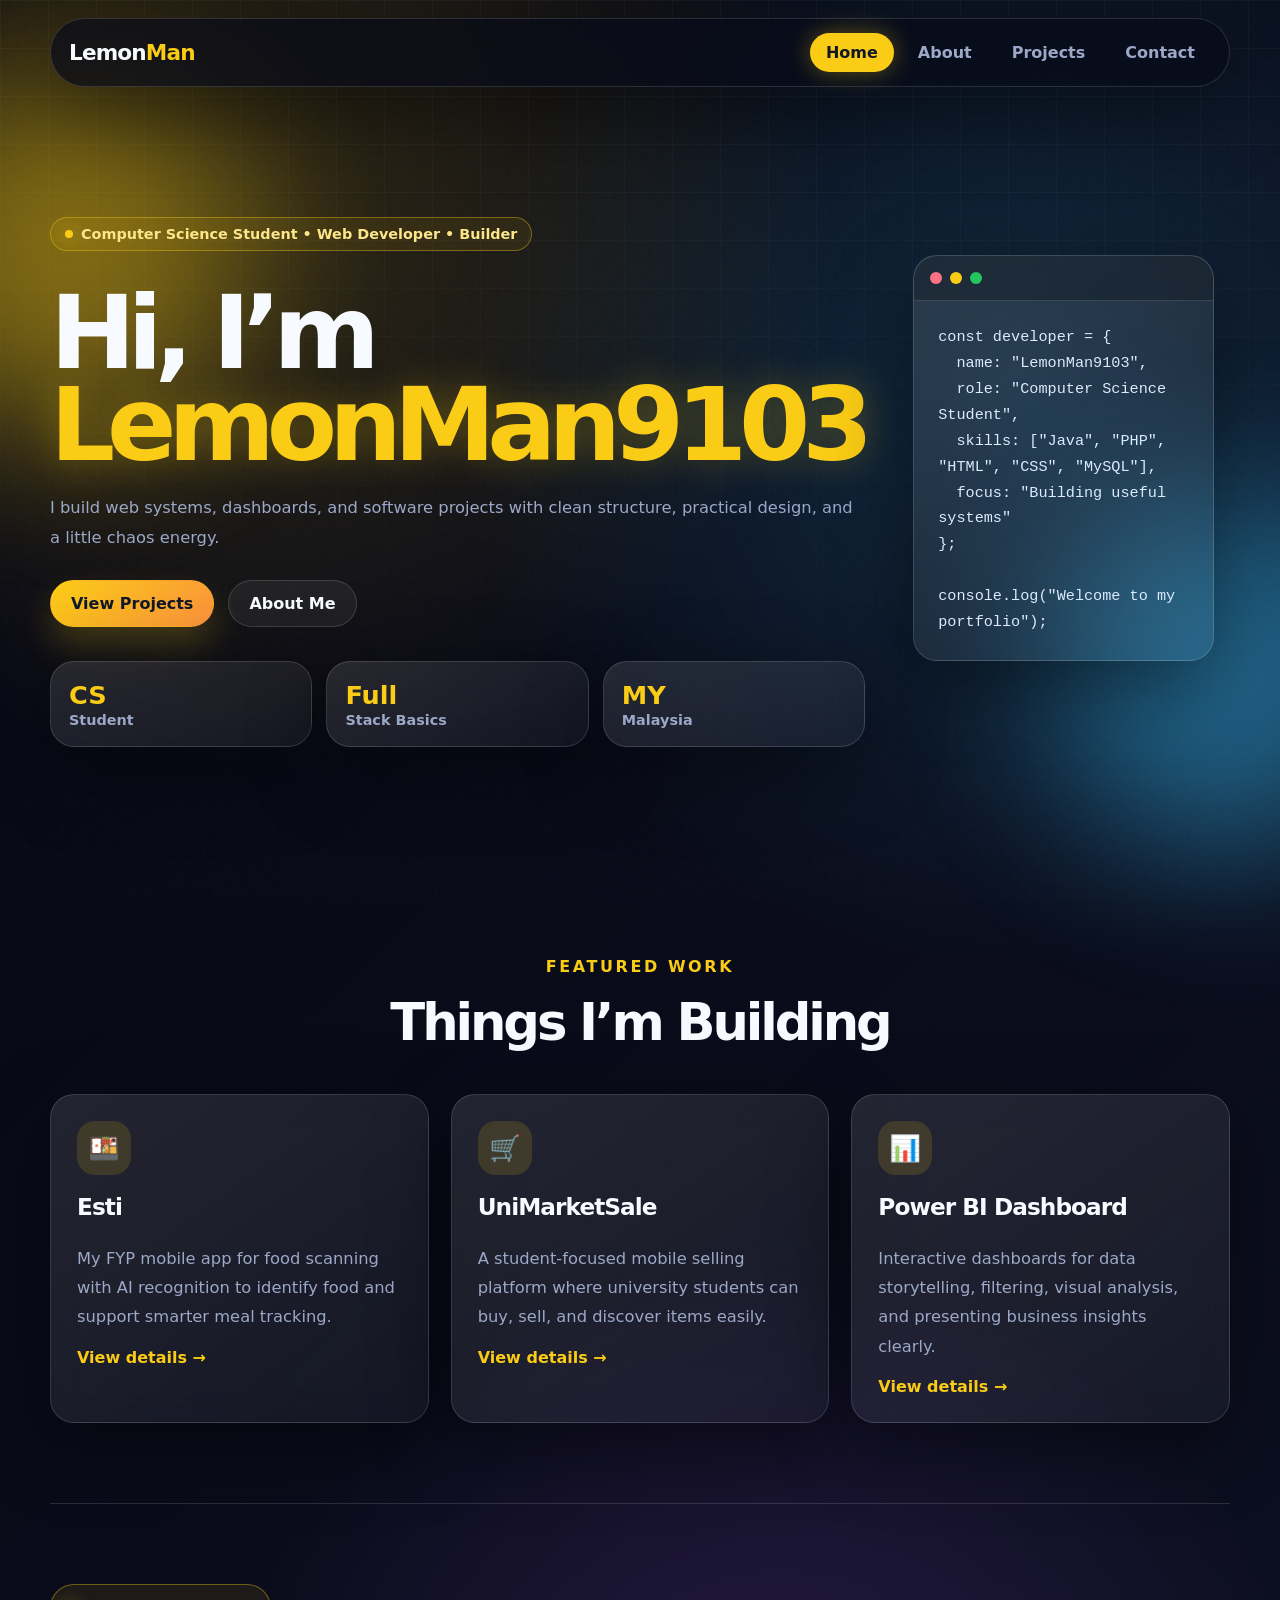
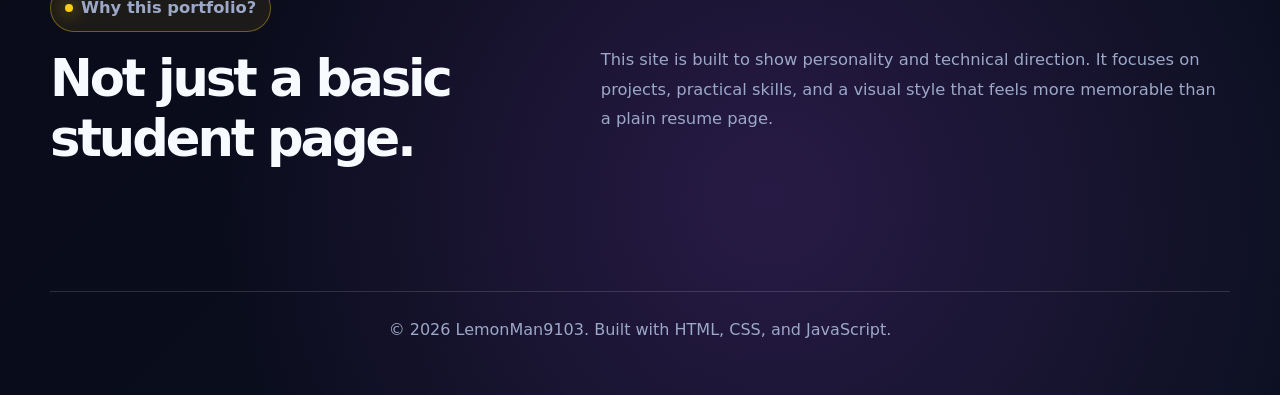
==== commit 42a656a9: "Fix portfolio layout and bat CSS" ====
--- a/index.html
+++ b/index.html
@@ -79,10 +79,12 @@
           <div class="bat"></div>
         </div>
 
-        <div class="floating-badge">
-          <span>⚡</span>
-          <p>Building mobile apps, dashboards & AI projects</p>
-        </div>
+        <!--
+          <div class="floating-badge">
+            <span>⚡</span>
+            <p>Building mobile apps, dashboards & AI projects</p>
+          </div>
+          -->
       </div>
     </section>
 
--- a/styles.css
+++ b/styles.css
@@ -767,5 +767,32 @@
     transform: none;
   }
 
-
+ .bat-wrap {
+  position: absolute;
+  right: 5%;
+  bottom: 6%;
+  width: 180px;
+  height: 160px;
+  pointer-events: none;
+  filter: drop-shadow(0 0 24px rgba(250, 204, 21, 0.28));
+  animation: batDrift 3s ease-in-out infinite alternate;
+}
+
+@keyframes batDrift {
+  from {
+    transform: translateY(0) rotate(-4deg);
+  }
+
+  to {
+    transform: translateY(-18px) rotate(5deg);
+  }
+}
+
+@media (max-width: 720px) {
+  .bat-wrap {
+    right: -10px;
+    bottom: -10px;
+    transform: scale(0.75);
+  }
+}
 }
--- a/bat.css
+++ b/bat.css
@@ -10,16 +10,7 @@
 /* 2 */
 /* 3 */
 /* Scaffolding */
-html,
-body {
-    height: 100%;
-}
 
-body {
-    display: flex;
-    align-items: center;
-    justify-content: center;
-}
 
 /* Bat */
 .bat {
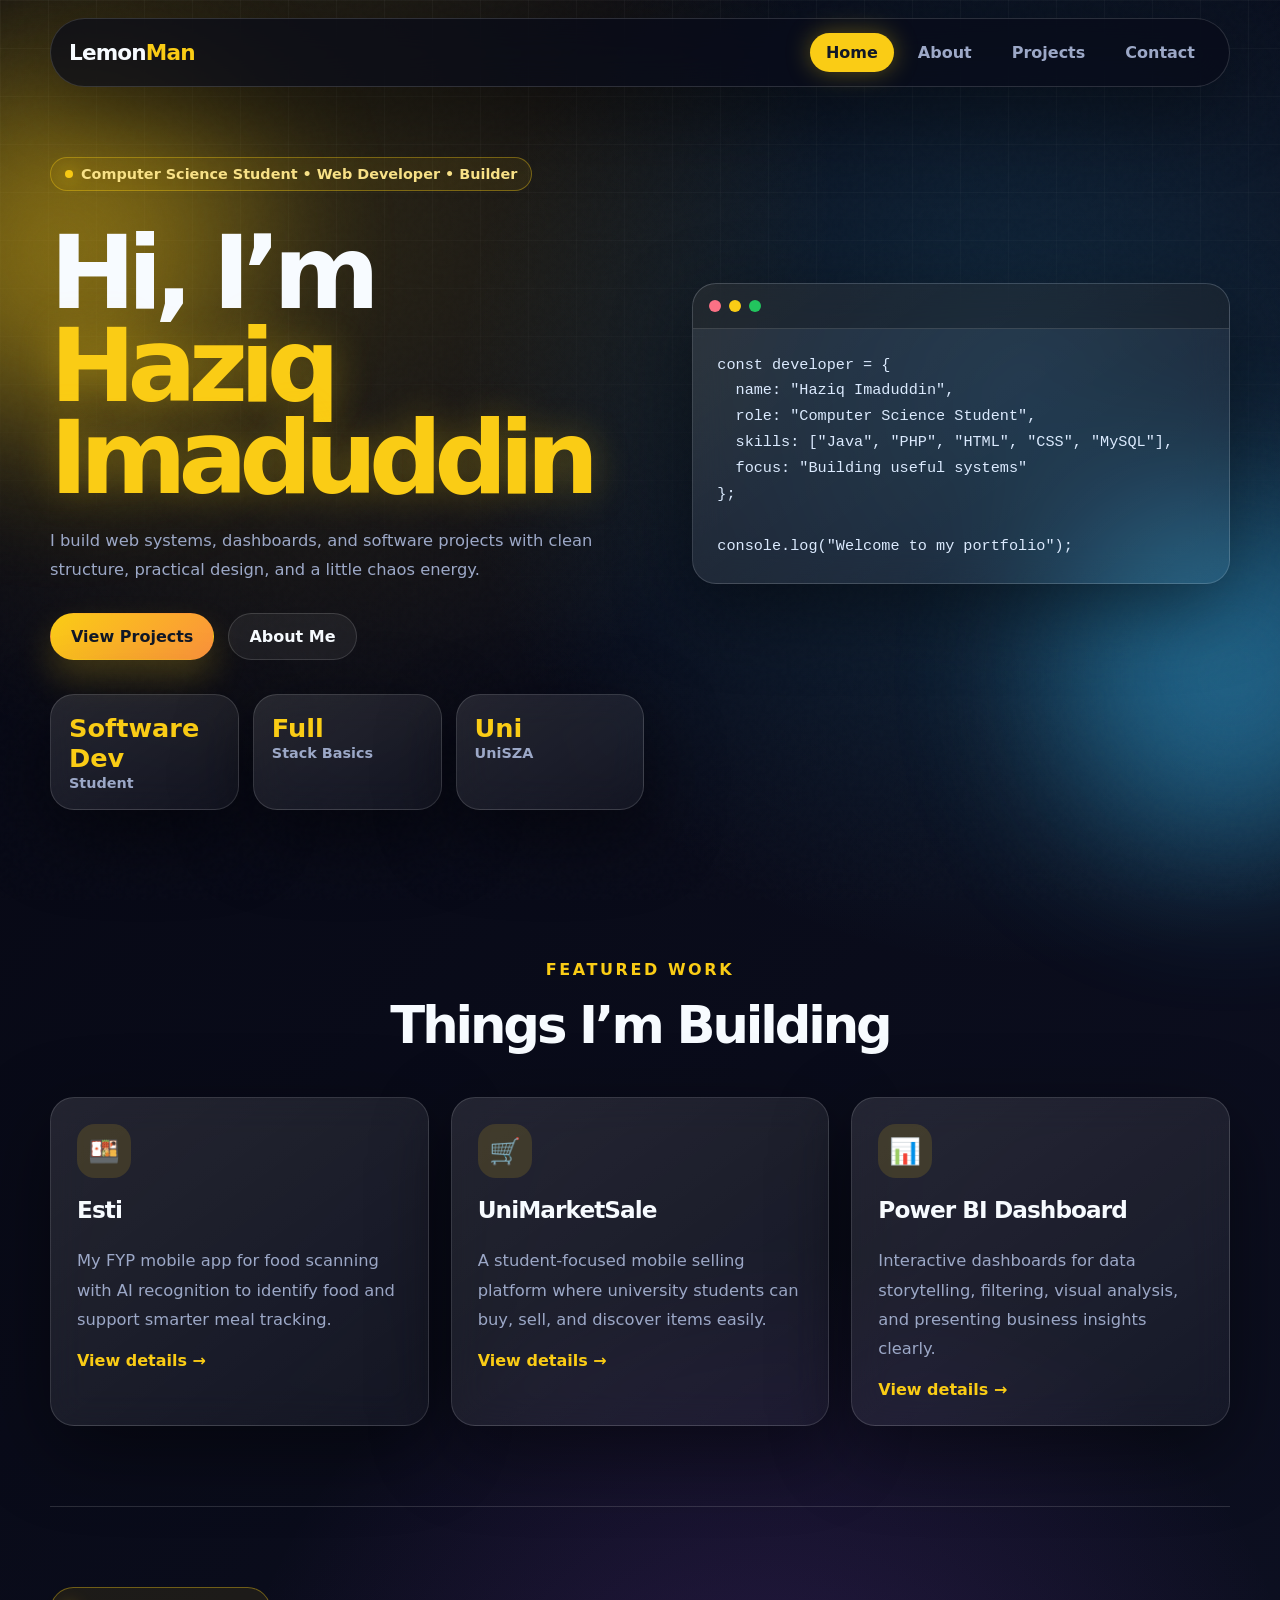
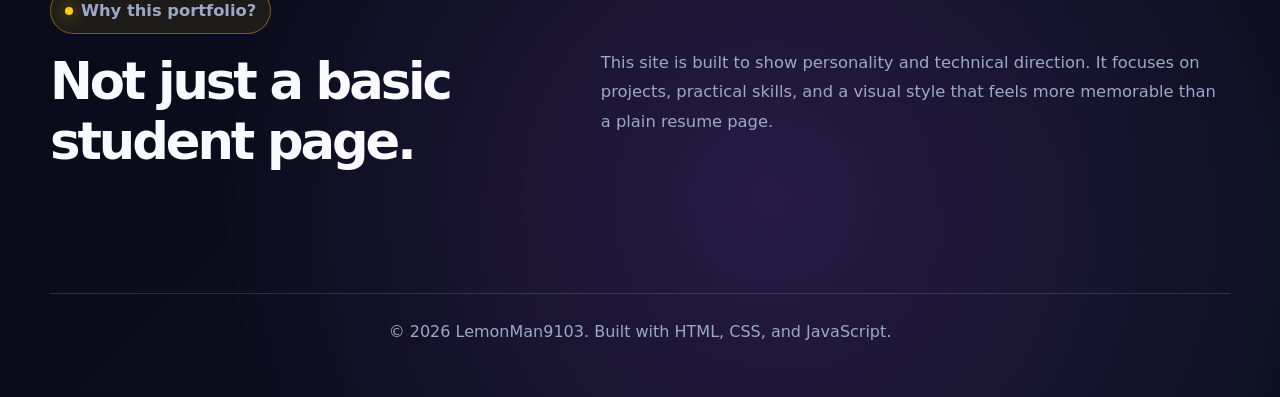
==== commit c9b1a34b: "Update about page with resume details" ====
--- a/index.html
+++ b/index.html
@@ -31,7 +31,7 @@
     <section class="hero">
       <div class="hero-content">
         <p class="tag">Computer Science Student • Web Developer • Builder</p>
-        <h1>Hi, I’m <span>LemonMan9103</span></h1>
+        <h1>Hi, I’m <span>Haziq Imaduddin</span></h1>
         <p class="hero-text">
           I build web systems, dashboards, and software projects with clean structure,
           practical design, and a little chaos energy.
@@ -44,7 +44,7 @@
 
         <div class="stats">
           <div>
-            <h3>CS</h3>
+            <h3>Software Dev</h3>
             <p>Student</p>
           </div>
           <div>
@@ -52,8 +52,8 @@
             <p>Stack Basics</p>
           </div>
           <div>
-            <h3>MY</h3>
-            <p>Malaysia</p>
+            <h3>Uni</h3>
+            <p>UniSZA</p>
           </div>
         </div>
       </div>
@@ -66,7 +66,7 @@
             <span></span>
           </div>
           <pre><code>const developer = {
-  name: "LemonMan9103",
+  name: "Haziq Imaduddin",
   role: "Computer Science Student",
   skills: ["Java", "PHP", "HTML", "CSS", "MySQL"],
   focus: "Building useful systems"
--- a/styles.css
+++ b/styles.css
@@ -795,4 +795,150 @@
     transform: scale(0.75);
   }
 }
+
+.profile-img {
+  width: 130px;
+  height: 130px;
+  margin: 0 auto 18px;
+  display: block;
+  object-fit: cover;
+  border-radius: 32px;
+  border: 2px solid rgba(250, 204, 21, 0.55);
+  box-shadow: 0 22px 60px rgba(250, 204, 21, 0.22);
+}
+
+.availability-pill {
+  width: fit-content;
+  margin: 16px auto 20px;
+  padding: 8px 14px;
+  border-radius: 999px;
+  background: rgba(34, 197, 94, 0.12);
+  border: 1px solid rgba(34, 197, 94, 0.38);
+  color: #86efac;
+  font-weight: 900;
+  font-size: 0.86rem;
+}
+
+.profile-links {
+  display: flex;
+  justify-content: center;
+  flex-wrap: wrap;
+  gap: 10px;
+  margin: 18px 0 22px;
+}
+
+.profile-links a {
+  text-decoration: none;
+  color: var(--accent);
+  font-weight: 900;
+  padding: 8px 12px;
+  border-radius: 999px;
+  background: rgba(250, 204, 21, 0.08);
+  border: 1px solid rgba(250, 204, 21, 0.22);
+  transition: 0.2s ease;
+}
+
+.profile-links a:hover {
+  transform: translateY(-2px);
+  background: rgba(250, 204, 21, 0.16);
+}
+
+.internship-banner {
+  margin: 32px 0;
+  padding: 24px;
+  border-radius: 24px;
+  background:
+    linear-gradient(135deg, rgba(250, 204, 21, 0.16), rgba(56, 189, 248, 0.08)),
+    rgba(255, 255, 255, 0.05);
+  border: 1px solid rgba(250, 204, 21, 0.32);
+  box-shadow: 0 20px 60px rgba(0, 0, 0, 0.28);
+}
+
+.internship-banner span {
+  display: inline-flex;
+  margin-bottom: 10px;
+  color: #fde68a;
+  font-weight: 900;
+  text-transform: uppercase;
+  letter-spacing: 0.12em;
+  font-size: 0.8rem;
+}
+
+.internship-banner strong {
+  display: block;
+  color: var(--text);
+  font-size: 1.35rem;
+  margin-bottom: 10px;
+}
+
+.internship-banner p {
+  margin: 0;
+}
+
+.info-grid {
+  display: grid;
+  grid-template-columns: repeat(2, 1fr);
+  gap: 18px;
+  margin: 20px 0 34px;
+}
+
+.info-card {
+  padding: 22px;
+  border-radius: 22px;
+  background: rgba(255, 255, 255, 0.065);
+  border: 1px solid var(--line);
+}
+
+.info-card h3 {
+  margin-bottom: 8px;
+  letter-spacing: -0.03em;
+}
+
+.info-card p {
+  margin: 0;
+  color: var(--muted);
+  line-height: 1.7;
+}
+
+.hobby-list {
+  display: grid;
+  grid-template-columns: repeat(3, 1fr);
+  gap: 18px;
+  margin-top: 20px;
+}
+
+.hobby-list div {
+  padding: 22px;
+  border-radius: 22px;
+  background: rgba(255, 255, 255, 0.065);
+  border: 1px solid var(--line);
+}
+
+.hobby-list span {
+  display: grid;
+  place-items: center;
+  width: 48px;
+  height: 48px;
+  margin-bottom: 14px;
+  border-radius: 16px;
+  background: rgba(250, 204, 21, 0.13);
+  font-size: 1.4rem;
+}
+
+.hobby-list h3 {
+  margin-bottom: 8px;
+}
+
+.hobby-list p {
+  margin: 0;
+  color: var(--muted);
+  line-height: 1.7;
+}
+
+@media (max-width: 720px) {
+  .info-grid,
+  .hobby-list {
+    grid-template-columns: 1fr;
+  }
+}
 }
